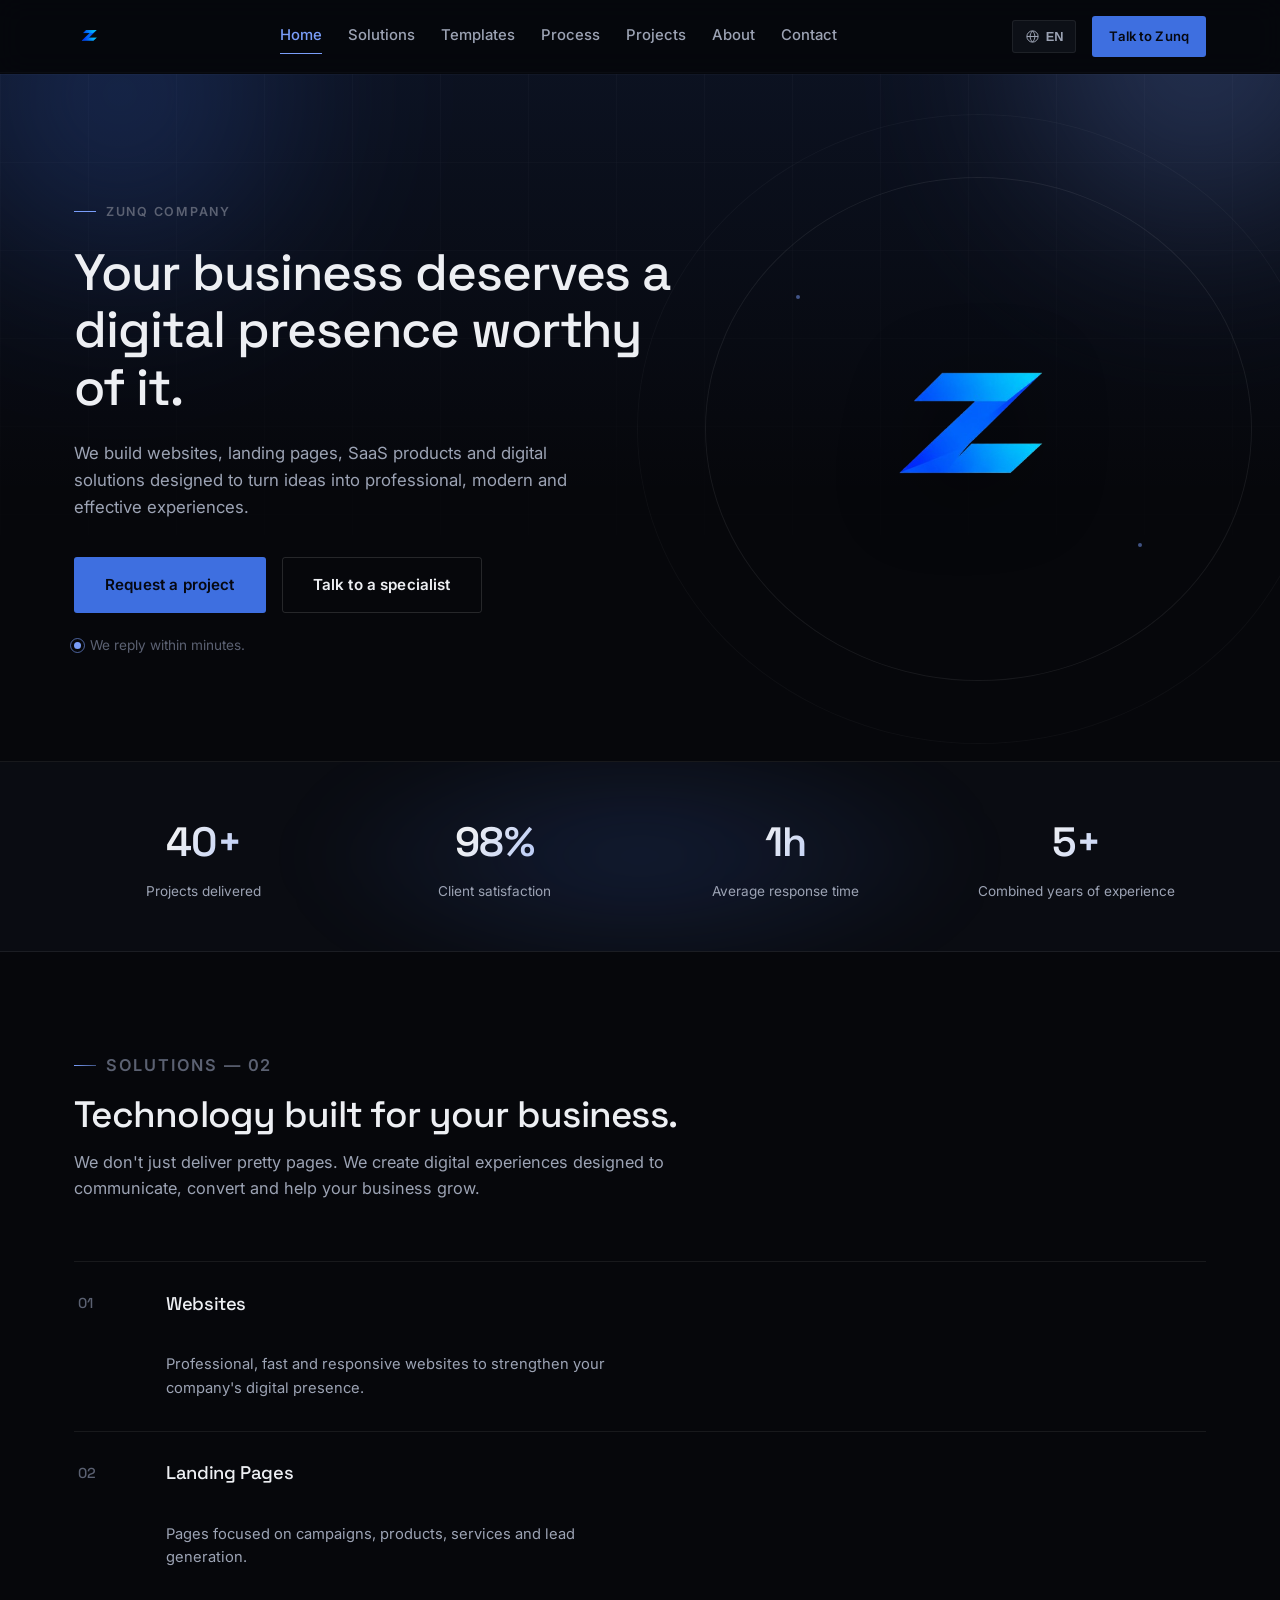
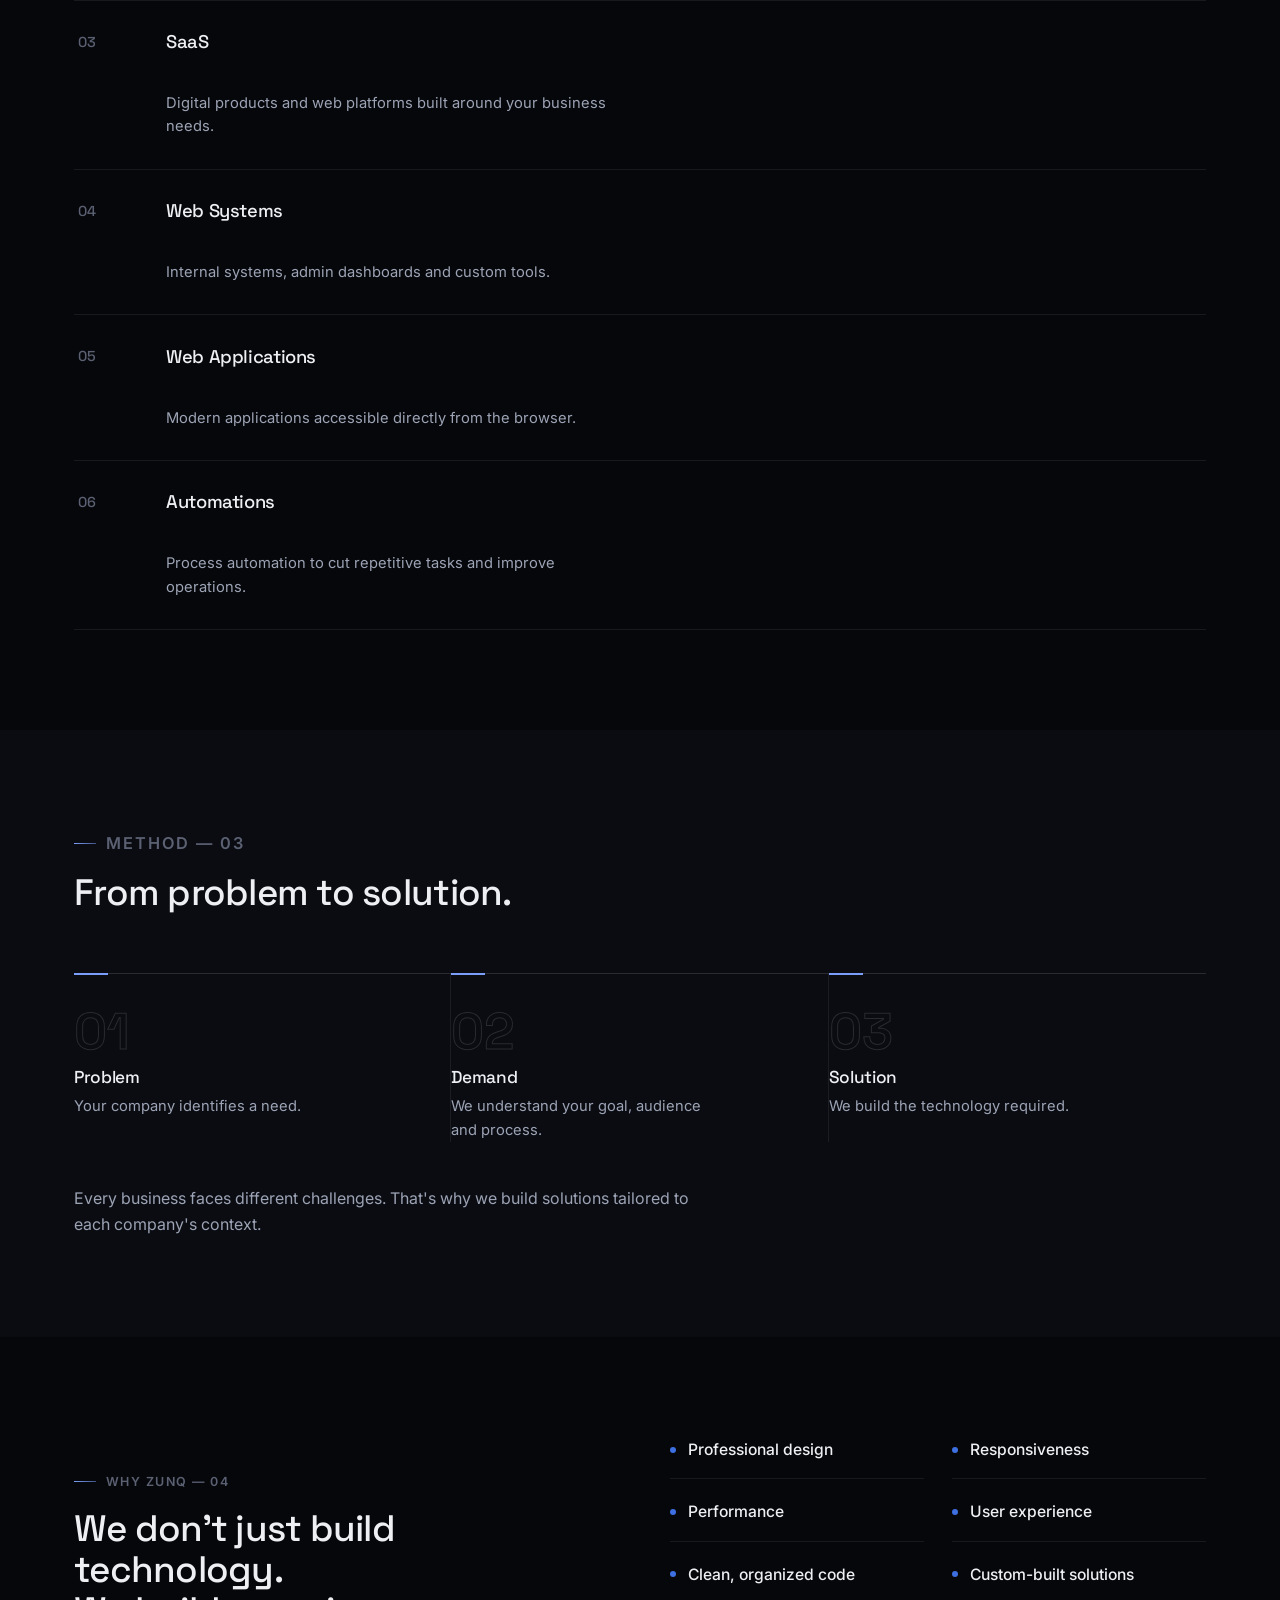
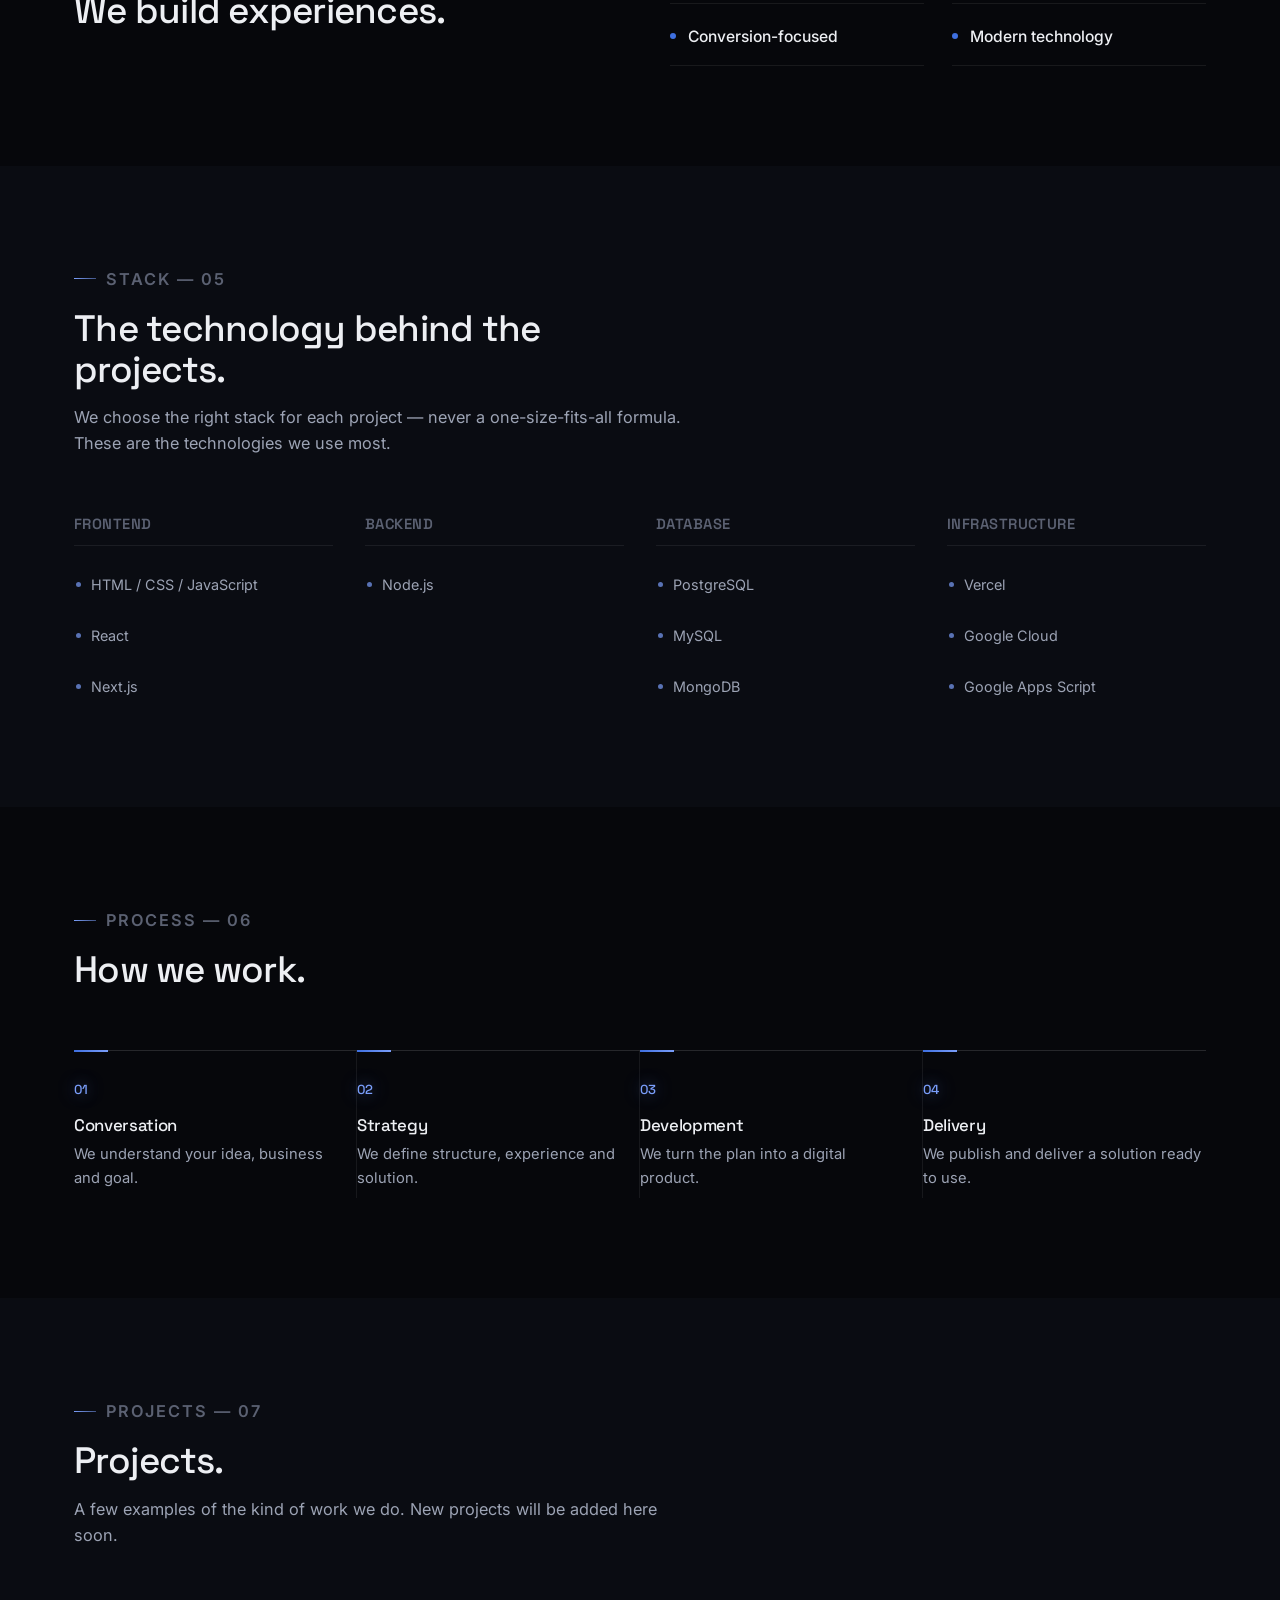
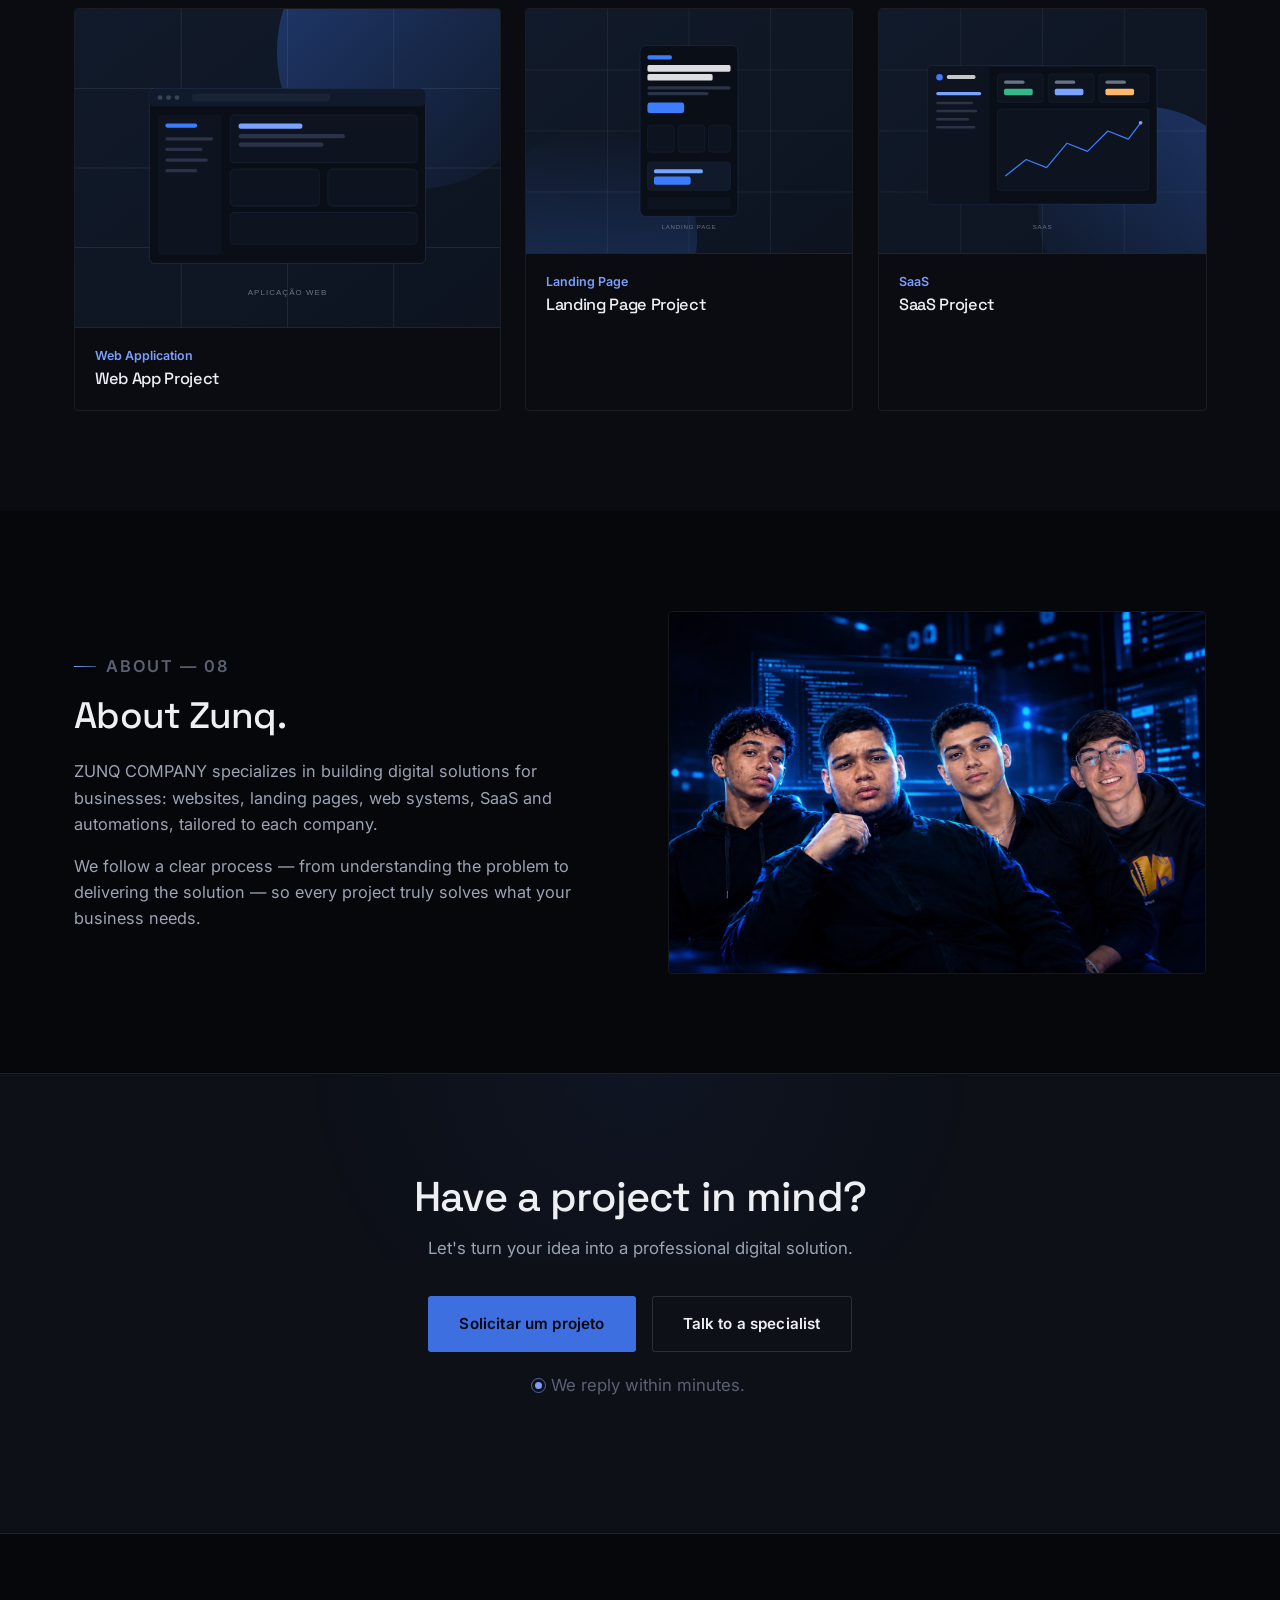
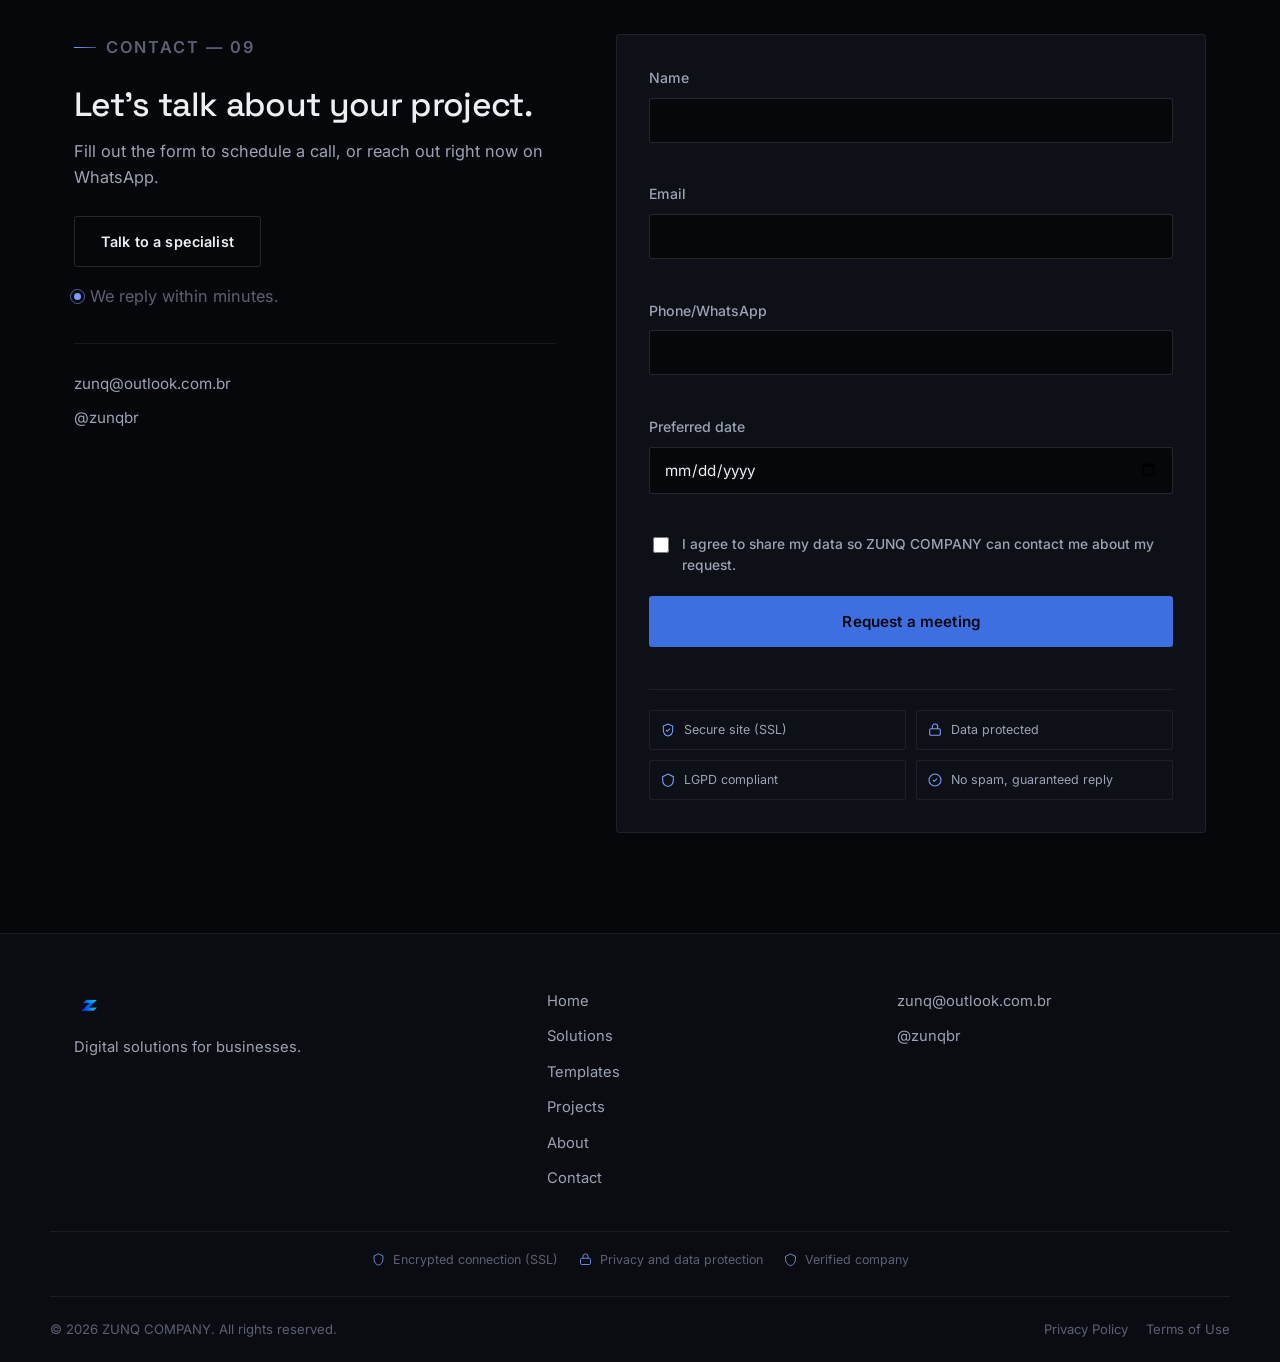
==== index.html @ 6de80d01 "Update title from 'ZUNQ COMPANY' to 'ZUNQ BRASIL'" ====
<!DOCTYPE html>

<html lang="pt-BR">
<head>
<meta charset="utf-8"/>
<meta content="width=device-width, initial-scale=1.0" name="viewport"/>
<title>ZUNQ BRASIL — Sites, SaaS e Soluções Digitais</title>
<meta content="A ZUNQ COMPANY cria sites, landing pages, SaaS, sistemas web e soluções digitais profissionais para empresas." name="description"/>
<meta content="ZUNQ COMPANY — Sites, SaaS e Soluções Digitais" property="og:title"/>
<meta content="Criamos sites, landing pages, SaaS e soluções digitais pensadas para transformar ideias em experiências profissionais, modernas e eficientes." property="og:description"/>
<meta content="website" property="og:type"/>
<link href="/favicon.ico" rel="icon" sizes="any"/>
<link href="/img/icons/favicon-32x32.png" rel="icon" sizes="32x32" type="image/png"/>
<link href="/img/icons/favicon-16x16.png" rel="icon" sizes="16x16" type="image/png"/>
<link href="/img/icons/apple-touch-icon.png" rel="apple-touch-icon" sizes="180x180"/>
<link href="/site.webmanifest" rel="manifest"/>
<meta content="#06080D" name="theme-color"/>
<link href="https://fonts.googleapis.com" rel="preconnect"/>
<link crossorigin="" href="https://fonts.gstatic.com" rel="preconnect"/>
<link href="https://fonts.googleapis.com/css2?family=Space+Grotesk:wght@400;500;600;700&amp;family=Inter:wght@400;500;600&amp;display=swap" rel="stylesheet"/>
<link href="style.css" rel="stylesheet"/>
<!-- Meta Pixel Code -->
<script>
!function(f,b,e,v,n,t,s)
{if(f.fbq)return;n=f.fbq=function(){n.callMethod?
n.callMethod.apply(n,arguments):n.queue.push(arguments)};
if(!f._fbq)f._fbq=n;n.push=n;n.loaded=!0;n.version="2.0";
n.queue=[];t=b.createElement(e);t.async=!0;
t.src=v;s=b.getElementsByTagName(e)[0];
s.parentNode.insertBefore(t,s)}(window, document,"script",
"https://connect.facebook.net/en_US/fbevents.js");
fbq("init", "934546016382273");
fbq("track", "PageView");
</script>
<noscript><img height="1" src="https://www.facebook.com/tr?id=934546016382273&amp;ev=PageView&amp;noscript=1" style="display:none" width="1"/></noscript>
<!-- End Meta Pixel Code -->
</head>
<body>
<div aria-hidden="true" class="scroll-progress" id="scrollProgress"></div>
<a class="skip-link" href="#conteudo">Pular para o conteúdo</a>
<!-- ================= NAVBAR ================= -->
<header class="navbar" id="navbar">
<div class="wrap navbar__inner">
<a aria-label="ZUNQ COMPANY — início" class="navbar__logo" href="#topo">
<img alt="ZUNQ COMPANY" class="logo-mark" height="32" src="img/logo.png"/>
</a>
<nav aria-label="Navegação principal" class="navbar__links" id="navLinks">
<a data-i18n="nav_home" href="#topo">Início</a>
<a data-i18n="nav_solucoes" href="#solucoes">Soluções</a>
<a data-i18n="nav_modelos" href="/modelos">Modelos</a>
<a data-i18n="nav_processo" href="#processo">Processo</a>
<a data-i18n="nav_projetos" href="#projetos">Projetos</a>
<a data-i18n="nav_sobre" href="#sobre">Sobre</a>
<a data-i18n="nav_contato" href="#contato">Contato</a>
</nav>
<div class="navbar__actions">
<div class="lang-switch" id="langSwitch">
<button aria-expanded="false" aria-haspopup="listbox" class="lang-switch__btn" id="langSwitchBtn" type="button">
<svg fill="none" stroke="currentColor" stroke-width="1.6" viewBox="0 0 24 24"><circle cx="12" cy="12" r="9"/><path d="M3 12h18M12 3c2.5 2.6 3.8 5.7 3.8 9s-1.3 6.4-3.8 9c-2.5-2.6-3.8-5.7-3.8-9s1.3-6.4 3.8-9z"/></svg>
<span id="langSwitchLabel">PT</span>
</button>
<ul class="lang-switch__menu" id="langSwitchMenu" role="listbox">
<li data-lang="pt" role="option"><span class="lang-flag">🇧🇷</span> Português</li>
<li data-lang="en" role="option"><span class="lang-flag">🇺🇸</span> English</li>
<li data-lang="es" role="option"><span class="lang-flag">🇪🇸</span> Español</li>
</ul>
</div>
<a class="btn btn--primary btn--sm" data-i18n="cta_navbar" data-zunq-event="cta_click" data-zunq-location="navbar" href="#contato">Falar com a Zunq</a>
<button aria-controls="mobileMenu" aria-expanded="false" aria-label="Abrir menu" class="hamburger" id="hamburgerBtn">
<span></span><span></span><span></span>
</button>
</div>
</div>
<div class="mobile-menu" id="mobileMenu">
<nav aria-label="Navegação mobile">
<a data-i18n="nav_home" href="#topo">Início</a>
<a data-i18n="nav_solucoes" href="#solucoes">Soluções</a>
<a data-i18n="nav_modelos" href="/modelos">Modelos</a>
<a data-i18n="nav_processo" href="#processo">Processo</a>
<a data-i18n="nav_projetos" href="#projetos">Projetos</a>
<a data-i18n="nav_sobre" href="#sobre">Sobre</a>
<a data-i18n="nav_contato" href="#contato">Contato</a>
</nav>
<div class="lang-switch lang-switch--mobile" id="langSwitchMobile" role="listbox">
<button data-lang="pt" role="option" type="button"><span class="lang-flag">🇧🇷</span> PT</button>
<button data-lang="en" role="option" type="button"><span class="lang-flag">🇺🇸</span> EN</button>
<button data-lang="es" role="option" type="button"><span class="lang-flag">🇪🇸</span> ES</button>
</div>
<a class="btn btn--primary" data-i18n="cta_navbar" data-zunq-event="cta_click" data-zunq-location="navbar_mobile" href="#contato">Falar com a Zunq</a>
</div>
</header>
<main id="conteudo">
<!-- ================= HERO ================= -->
<section class="hero" id="topo">
<div aria-hidden="true" class="hero__grid"></div>
<div aria-hidden="true" class="hero__glow"></div>
<div class="wrap hero__inner">
<div class="hero__content reveal">
<p class="hero__kicker" data-i18n="hero_kicker">ZUNQ COMPANY</p>
<h1 class="hero__title" data-i18n="hero_title">Sua empresa merece uma presença digital à altura do seu negócio.</h1>
<p class="hero__text" data-i18n="hero_text">Criamos sites, landing pages, SaaS e soluções digitais pensadas para transformar ideias em experiências profissionais, modernas e eficientes.</p>
<div class="hero__actions">
<a class="btn btn--primary btn--lg" data-i18n="cta_project" data-zunq-event="project_request" data-zunq-location="hero" href="#contato">Solicitar um projeto</a>
<a class="btn btn--ghost btn--lg" data-i18n="cta_whatsapp" data-zunq-event="whatsapp_click" data-zunq-location="hero" href="#" id="whatsBtnHero" rel="noopener" target="_blank">Falar com especialista</a>
</div>
<p class="hero__note">
<span aria-hidden="true" class="dot"></span><span data-i18n="note_response_time">Respondemos em questão de minutos.</span></p>
</div>
<div class="hero__visual reveal">
<div class="logo-showcase">
<img alt="ZUNQ COMPANY" src="img/logo.png"/>
</div>
<div aria-hidden="true" class="orbit-line orbit-line--1"></div>
<div aria-hidden="true" class="orbit-line orbit-line--2"></div>
</div>
</div>
</section>
<!-- ================= STATS ================= -->
<section class="stats-strip">
<div class="wrap stats-strip__inner">
<div class="stat reveal">
<span class="stat__num" data-count="40" data-suffix="+">0</span>
<p class="stat__label" data-i18n="stat_projects">Projetos entregues</p>
</div>
<div class="stat reveal">
<span class="stat__num" data-count="98" data-suffix="%">0</span>
<p class="stat__label" data-i18n="stat_satisfaction">Satisfação dos clientes</p>
</div>
<div class="stat reveal">
<span class="stat__num" data-count="1" data-suffix="h">0</span>
<p class="stat__label" data-i18n="stat_response">Tempo médio de resposta</p>
</div>
<div class="stat reveal">
<span class="stat__num" data-count="5" data-suffix="+">0</span>
<p class="stat__label" data-i18n="stat_experience">Anos de experiência combinada</p>
</div>
</div>
</section>
<!-- ================= O QUE CRIAMOS ================= -->
<section class="section" id="solucoes">
<div class="wrap">
<div class="section__head reveal">
<p class="section__label" data-i18n="solucoes_label">Soluções — 02</p>
<h2 data-i18n="solucoes_title">Tecnologia criada para o seu negócio.</h2>
<p data-i18n="solucoes_text">Não entregamos apenas páginas bonitas. Criamos experiências digitais pensadas para comunicar, converter e fazer sua empresa evoluir.</p>
</div>
<div class="solutions-list">
<article class="solution-row reveal">
<span class="solution-row__num">01</span>
<h3 data-i18n="sol_sites_title">Sites</h3>
<p data-i18n="sol_sites_text">Sites profissionais, rápidos e responsivos para fortalecer a presença digital da empresa.</p>
<svg class="solution-row__icon" fill="none" stroke="currentColor" stroke-width="1.4" viewbox="0 0 24 24"><rect height="14" rx="2" width="18" x="3" y="4"></rect><path d="M3 9h18"></path><circle cx="6.5" cy="6.5" fill="currentColor" r=".6" stroke="none"></circle></svg>
</article>
<article class="solution-row reveal">
<span class="solution-row__num">02</span>
<h3 data-i18n="sol_landing_title">Landing Pages</h3>
<p data-i18n="sol_landing_text">Páginas focadas em campanhas, produtos, serviços e geração de leads.</p>
<svg class="solution-row__icon" fill="none" stroke="currentColor" stroke-width="1.4" viewbox="0 0 24 24"><path d="M4 19V6a1 1 0 011-1h9l6 6v8a1 1 0 01-1 1H5a1 1 0 01-1-1z"></path><path d="M14 5v5h5"></path><path d="M8 13h8M8 16h5"></path></svg>
</article>
<article class="solution-row reveal">
<span class="solution-row__num">03</span>
<h3 data-i18n="sol_saas_title">SaaS</h3>
<p data-i18n="sol_saas_text">Produtos digitais e plataformas web desenvolvidos de acordo com a necessidade do negócio.</p>
<svg class="solution-row__icon" fill="none" stroke="currentColor" stroke-width="1.4" viewbox="0 0 24 24"><path d="M12 3l8 4.5v9L12 21l-8-4.5v-9z"></path><path d="M12 12l8-4.5M12 12v9M12 12L4 7.5"></path></svg>
</article>
<article class="solution-row reveal">
<span class="solution-row__num">04</span>
<h3 data-i18n="sol_sistemas_title">Sistemas Web</h3>
<p data-i18n="sol_sistemas_text">Sistemas internos, painéis administrativos e ferramentas personalizadas.</p>
<svg class="solution-row__icon" fill="none" stroke="currentColor" stroke-width="1.4" viewbox="0 0 24 24"><rect height="7" rx="1" width="7" x="3" y="3"></rect><rect height="7" rx="1" width="7" x="14" y="3"></rect><rect height="7" rx="1" width="7" x="3" y="14"></rect><rect height="7" rx="1" width="7" x="14" y="14"></rect></svg>
</article>
<article class="solution-row reveal">
<span class="solution-row__num">05</span>
<h3 data-i18n="sol_apps_title">Aplicações Web</h3>
<p data-i18n="sol_apps_text">Aplicações modernas acessíveis diretamente pelo navegador.</p>
<svg class="solution-row__icon" fill="none" stroke="currentColor" stroke-width="1.4" viewbox="0 0 24 24"><rect height="13" rx="2" width="18" x="3" y="5"></rect><path d="M8 21h8M12 18v3"></path></svg>
</article>
<article class="solution-row reveal">
<span class="solution-row__num">06</span>
<h3 data-i18n="sol_automacoes_title">Automações</h3>
<p data-i18n="sol_automacoes_text">Automação de processos para reduzir tarefas repetitivas e melhorar a operação.</p>
<svg class="solution-row__icon" fill="none" stroke="currentColor" stroke-width="1.4" viewbox="0 0 24 24"><path d="M12 2v4M12 18v4M4.9 4.9l2.8 2.8M16.3 16.3l2.8 2.8M2 12h4M18 12h4M4.9 19.1l2.8-2.8M16.3 7.7l2.8-2.8"></path><circle cx="12" cy="12" r="3.2"></circle></svg>
</article>
</div>
</div>
</section>
<!-- ================= PROBLEMA > DEMANDA > SOLUÇÃO ================= -->
<section class="section section--alt" id="metodo">
<div class="wrap">
<div class="section__head reveal">
<p class="section__label" data-i18n="metodo_label">Método — 03</p>
<h2 data-i18n="metodo_title">Do problema à solução.</h2>
</div>
<div class="flow">
<div class="flow__step reveal">
<span class="flow__ghost">01</span>
<h3 data-i18n="flow_problema_title">Problema</h3>
<p data-i18n="flow_problema_text">Sua empresa identifica uma necessidade.</p>
</div>
<div class="flow__step reveal">
<span class="flow__ghost">02</span>
<h3 data-i18n="flow_demanda_title">Demanda</h3>
<p data-i18n="flow_demanda_text">Entendemos seu objetivo, público e processo.</p>
</div>
<div class="flow__step reveal">
<span class="flow__ghost">03</span>
<h3 data-i18n="flow_solucao_title">Solução</h3>
<p data-i18n="flow_solucao_text">Criamos a tecnologia necessária.</p>
</div>
</div>
<p class="flow__footer reveal" data-i18n="flow_footer">Cada negócio possui desafios diferentes. Por isso, desenvolvemos soluções alinhadas ao contexto de cada empresa.</p>
</div>
</section>
<!-- ================= POR QUE ZUNQ ================= -->
<section class="section" id="diferenciais">
<div class="wrap why-grid">
<div class="why-grid__intro reveal">
<p class="section__label" data-i18n="dif_label">Diferenciais — 04</p>
<h2 data-i18n-html="dif_title">Não criamos apenas tecnologia.<br/>Criamos experiências.</h2>
</div>
<ul class="why-list reveal">
<li><span aria-hidden="true" class="why-list__bullet"></span><span data-i18n="why_1">Design profissional</span></li>
<li><span aria-hidden="true" class="why-list__bullet"></span><span data-i18n="why_2">Responsividade</span></li>
<li><span aria-hidden="true" class="why-list__bullet"></span><span data-i18n="why_3">Performance</span></li>
<li><span aria-hidden="true" class="why-list__bullet"></span><span data-i18n="why_4">Experiência do usuário</span></li>
<li><span aria-hidden="true" class="why-list__bullet"></span><span data-i18n="why_5">Código organizado</span></li>
<li><span aria-hidden="true" class="why-list__bullet"></span><span data-i18n="why_6">Soluções personalizadas</span></li>
<li><span aria-hidden="true" class="why-list__bullet"></span><span data-i18n="why_7">Foco em conversão</span></li>
<li><span aria-hidden="true" class="why-list__bullet"></span><span data-i18n="why_8">Tecnologia moderna</span></li>
</ul>
</div>
</section>
<!-- ================= STACK TECNOLÓGICA ================= -->
<section class="section section--alt" id="stack">
<div class="wrap">
<div class="section__head reveal">
<p class="section__label" data-i18n="stack_label">Stack — 05</p>
<h2 data-i18n="stack_title">Tecnologia por trás dos projetos.</h2>
<p data-i18n="stack_text">Escolhemos a stack certa para cada projeto — não uma fórmula única. Estas são as tecnologias que mais utilizamos no dia a dia.</p>
</div>
<div class="stack-grid">
<div class="stack-group reveal">
<h3 data-i18n="stack_frontend">Frontend</h3>
<div class="stack-pills">
<span class="stack-pill">HTML / CSS / JavaScript</span>
<span class="stack-pill">React</span>
<span class="stack-pill">Next.js</span>
</div>
</div>
<div class="stack-group reveal">
<h3 data-i18n="stack_backend">Backend</h3>
<div class="stack-pills">
<span class="stack-pill">Node.js</span>
</div>
</div>
<div class="stack-group reveal">
<h3 data-i18n="stack_db">Banco de dados</h3>
<div class="stack-pills">
<span class="stack-pill">PostgreSQL</span>
<span class="stack-pill">MySQL</span>
<span class="stack-pill">MongoDB</span>
</div>
</div>
<div class="stack-group reveal">
<h3 data-i18n="stack_infra">Infraestrutura</h3>
<div class="stack-pills">
<span class="stack-pill">Vercel</span>
<span class="stack-pill">Google Cloud</span>
<span class="stack-pill">Google Apps Script</span>
</div>
</div>
</div>
</div>
</section>
<!-- ================= PROCESSO ================= -->
<section class="section" id="processo">
<div class="wrap">
<div class="section__head reveal">
<p class="section__label" data-i18n="processo_label">Processo — 06</p>
<h2 data-i18n="processo_title">Como trabalhamos.</h2>
</div>
<div class="timeline">
<div class="timeline__item reveal">
<span class="timeline__num">01</span>
<h3 data-i18n="tl_conversa_title">Conversa</h3>
<p data-i18n="tl_conversa_text">Entendemos sua ideia, empresa e objetivo.</p>
</div>
<div class="timeline__item reveal">
<span class="timeline__num">02</span>
<h3 data-i18n="tl_estrategia_title">Estratégia</h3>
<p data-i18n="tl_estrategia_text">Definimos estrutura, experiência e solução.</p>
</div>
<div class="timeline__item reveal">
<span class="timeline__num">03</span>
<h3 data-i18n="tl_dev_title">Desenvolvimento</h3>
<p data-i18n="tl_dev_text">Transformamos o planejamento em produto digital.</p>
</div>
<div class="timeline__item reveal">
<span class="timeline__num">04</span>
<h3 data-i18n="tl_entrega_title">Entrega</h3>
<p data-i18n="tl_entrega_text">Publicamos e entregamos uma solução pronta para utilização.</p>
</div>
</div>
</div>
</section>
<!-- ================= PROJETOS ================= -->
<section class="section section--alt" id="projetos">
<div class="wrap">
<div class="section__head reveal">
<p class="section__label" data-i18n="projetos_label">Projetos — 07</p>
<h2 data-i18n="projetos_title">Projetos.</h2>
<p data-i18n="projetos_text">Alguns exemplos do tipo de trabalho que desenvolvemos. Novos projetos serão adicionados aqui em breve.</p>
</div>
<div class="projects-grid">
<article class="project-card reveal">
<div class="project-card__thumb">
<img alt="Projeto de aplicação web da ZUNQ" height="600" loading="lazy" src="img/projeto-app-web.svg" width="800"/>
<div class="project-card__overlay"><span><span data-i18n="ver_projeto">Ver projeto</span><svg fill="none" stroke="currentColor" stroke-width="2" viewbox="0 0 24 24"><path d="M5 12h14M13 6l6 6-6 6"></path></svg></span></div>
</div>
<p class="project-card__cat" data-i18n="proj_appweb_cat">Aplicação Web</p>
<h3 data-i18n="proj_appweb_title">Projeto App Web</h3>
</article>
<article class="project-card reveal">
<div class="project-card__thumb">
<img alt="Projeto de landing page da ZUNQ" height="600" loading="lazy" src="img/projeto-landing-page.svg" width="800"/>
<div class="project-card__overlay"><span><span data-i18n="ver_projeto">Ver projeto</span><svg fill="none" stroke="currentColor" stroke-width="2" viewbox="0 0 24 24"><path d="M5 12h14M13 6l6 6-6 6"></path></svg></span></div>
</div>
<p class="project-card__cat" data-i18n="proj_landing_cat">Landing Page</p>
<h3 data-i18n="proj_landing_title">Projeto Landing Page</h3>
</article>
<article class="project-card reveal">
<div class="project-card__thumb">
<img alt="Projeto de SaaS da ZUNQ" height="600" loading="lazy" src="img/projeto-saas.svg" width="800"/>
<div class="project-card__overlay"><span><span data-i18n="ver_projeto">Ver projeto</span><svg fill="none" stroke="currentColor" stroke-width="2" viewbox="0 0 24 24"><path d="M5 12h14M13 6l6 6-6 6"></path></svg></span></div>
</div>
<p class="project-card__cat" data-i18n="proj_saas_cat">SaaS</p>
<h3 data-i18n="proj_saas_title">Projeto SaaS</h3>
</article>
</div>
</div>
</section>
<!-- ================= SOBRE ================= -->
<section class="section" id="sobre">
<div class="wrap about">
<div class="about__text reveal">
<p class="section__label" data-i18n="sobre_label">Sobre — 08</p>
<h2 data-i18n="sobre_title">Sobre a ZUNQ.</h2>
<p data-i18n="sobre_p1">A ZUNQ COMPANY é especializada em criação de soluções digitais para empresas: sites, landing pages, sistemas web, SaaS e automações, construídos sob medida para cada negócio.</p>
<p data-i18n="sobre_p2">Trabalhamos com um processo claro — do entendimento do problema até a entrega da solução — para que cada projeto realmente resolva o que a sua empresa precisa.</p>
</div>
<div class="about__media reveal">
<img alt="Equipe ZUNQ COMPANY" height="427" loading="lazy" src="img/equipe-zunq.jpg" width="640"/>
</div>
</div>
</section>
<!-- ================= CTA PRINCIPAL ================= -->
<section class="cta">
<div aria-hidden="true" class="cta__glow"></div>
<div class="wrap cta__inner reveal">
<h2 data-i18n="cta_title">Tem um projeto em mente?</h2>
<p data-i18n="cta_text">Vamos transformar sua ideia em uma solução digital profissional.</p>
<div class="cta__actions">
<a class="btn btn--primary btn--lg" data-zunq-event="project_request" data-zunq-location="cta_final" href="#contato">Solicitar um projeto</a>
<a class="btn btn--ghost btn--lg" data-i18n="cta_whatsapp" data-zunq-event="whatsapp_click" data-zunq-location="cta_final" href="#" id="whatsBtnCta" rel="noopener" target="_blank">Falar com especialista</a>
</div>
<p class="hero__note hero__note--center">
<span aria-hidden="true" class="dot"></span><span data-i18n="note_response_time">Respondemos em questão de minutos.</span></p>
</div>
</section>
<!-- ================= CONTATO / FORMULÁRIO ================= -->
<section class="section" id="contato">
<div class="wrap contact">
<div class="contact__info reveal">
<p class="section__label" data-i18n="contato_label">Contato — 09</p>
<h2 data-i18n="contato_title">Vamos conversar sobre seu projeto.</h2>
<p data-i18n="contato_text">Preencha o formulário para agendar uma conversa, ou fale agora mesmo pelo WhatsApp.</p>
<a class="btn btn--ghost" data-i18n="cta_whatsapp_contact" data-zunq-event="whatsapp_click" data-zunq-location="contato" href="#" id="whatsBtnContato" rel="noopener" target="_blank">Falar com especialista</a>
<p class="hero__note">
<span aria-hidden="true" class="dot"></span><span data-i18n="note_response_time">Respondemos em questão de minutos.</span></p>
<div class="contact__details">
<a href="mailto:zunq@outlook.com.br">zunq@outlook.com.br</a>
<a href="https://instagram.com/zunqbr" rel="noopener" target="_blank">@zunqbr</a>
</div>
</div>
<form class="contact__form reveal" id="contactForm" novalidate="">
<div class="field">
<label data-i18n="label_nome" for="nome">Nome</label>
<input autocomplete="name" id="nome" name="nome" required="" type="text"/>
<span class="field__error" data-error-for="nome"></span>
</div>
<div class="field">
<label data-i18n="label_email" for="email">E-mail</label>
<input autocomplete="email" id="email" name="email" required="" type="email"/>
<span class="field__error" data-error-for="email"></span>
</div>
<div class="field">
<label data-i18n="label_telefone" for="telefone">Telefone/WhatsApp</label>
<input autocomplete="tel" id="telefone" name="telefone" required="" type="tel"/>
<span class="field__error" data-error-for="telefone"></span>
</div>
<div class="field">
<label data-i18n="label_data" for="data">Data preferida</label>
<input id="data" name="data" required="" type="date"/>
<span class="field__error" data-error-for="data"></span>
</div>
<div class="field field--checkbox">
<input id="consentimento" name="consentimento" required="" type="checkbox"/>
<label data-i18n="label_consent" for="consentimento">Concordo em fornecer meus dados para que a ZUNQ COMPANY possa entrar em contato sobre minha solicitação.</label>
<span class="field__error" data-error-for="consentimento"></span>
</div>
<button class="btn btn--primary btn--lg btn--block" id="submitBtn" type="submit">
<span class="btn__label" data-i18n="btn_submit">Solicitar reunião</span>
<span aria-hidden="true" class="btn__spinner"></span>
</button>
<div aria-live="polite" class="form-feedback" id="formFeedback" role="status"></div>
<div class="trust-badges">
<div class="trust-badge">
<svg fill="none" stroke="currentColor" stroke-width="1.6" viewbox="0 0 24 24"><path d="M12 3l7 3v6c0 4.5-3 8.2-7 9-4-.8-7-4.5-7-9V6z"></path><path d="M9 12l2 2 4-4"></path></svg>
<span data-i18n="trust_ssl">Site seguro (SSL)</span>
</div>
<div class="trust-badge">
<svg fill="none" stroke="currentColor" stroke-width="1.6" viewbox="0 0 24 24"><rect height="10" rx="2" width="16" x="4" y="10"></rect><path d="M8 10V7a4 4 0 018 0v3"></path></svg>
<span data-i18n="trust_data">Dados protegidos</span>
</div>
<div class="trust-badge">
<svg fill="none" stroke="currentColor" stroke-width="1.6" viewbox="0 0 24 24"><path d="M12 3l8 4v5c0 4.6-3.3 8.6-8 9.9-4.7-1.3-8-5.3-8-9.9V7z"></path></svg>
<span data-i18n="trust_lgpd">Conforme a LGPD</span>
</div>
<div class="trust-badge">
<svg fill="none" stroke="currentColor" stroke-width="1.6" viewbox="0 0 24 24"><circle cx="12" cy="12" r="9"></circle><path d="M9 12l2 2 4-4"></path></svg>
<span data-i18n="trust_nospam">Sem spam, resposta garantida</span>
</div>
</div>
</form>
</div>
</section>
</main>
<!-- ================= FOOTER ================= -->
<footer class="footer">
<div class="wrap footer__inner">
<div class="footer__brand">
<a class="navbar__logo" href="#topo">
<img alt="ZUNQ COMPANY" class="logo-mark" height="28" src="img/logo.png"/>
</a>
<p data-i18n="footer_tagline">Soluções digitais para empresas.</p>
</div>
<nav aria-label="Links do rodapé" class="footer__links">
<a data-i18n="nav_home" href="#topo">Início</a>
<a data-i18n="nav_solucoes" href="#solucoes">Soluções</a>
<a data-i18n="nav_modelos" href="/modelos">Modelos</a>
<a data-i18n="nav_projetos" href="#projetos">Projetos</a>
<a data-i18n="nav_sobre" href="#sobre">Sobre</a>
<a data-i18n="nav_contato" href="#contato">Contato</a>
</nav>
<div class="footer__contact">
<a href="mailto:zunq@outlook.com.br">zunq@outlook.com.br</a>
<a href="https://instagram.com/zunqbr" rel="noopener" target="_blank">@zunqbr</a>
</div>
</div>
<div class="wrap footer__trust">
<span class="footer__trust-item">
<svg fill="none" stroke="currentColor" stroke-width="1.6" viewbox="0 0 24 24"><path d="M12 3l7 3v6c0 4.5-3 8.2-7 9-4-.8-7-4.5-7-9V6z"></path></svg><span data-i18n="footer_trust_ssl">Conexão criptografada (SSL)</span></span>
<span class="footer__trust-item">
<svg fill="none" stroke="currentColor" stroke-width="1.6" viewbox="0 0 24 24"><rect height="10" rx="2" width="16" x="4" y="10"></rect><path d="M8 10V7a4 4 0 018 0v3"></path></svg><span data-i18n="footer_trust_data">Privacidade e dados protegidos</span></span>
<span class="footer__trust-item">
<svg fill="none" stroke="currentColor" stroke-width="1.6" viewbox="0 0 24 24"><path d="M12 3l8 4v5c0 4.6-3.3 8.6-8 9.9-4.7-1.3-8-5.3-8-9.9V7z"></path></svg><span data-i18n="footer_trust_verified">Empresa verificada</span></span>
</div>
<div class="wrap footer__bottom">
<p data-i18n="footer_copyright">© 2026 ZUNQ COMPANY. Todos os direitos reservados.</p>
<nav aria-label="Links legais" class="footer__legal">
<a data-i18n="footer_privacy" href="/privacidade">Política de Privacidade</a>
<a data-i18n="footer_terms" href="/termos">Termos de Uso</a>
</nav>
</div>
</footer>
<script src="/analytics/tracker/tracker.js"></script>
<script src="i18n.js"></script>
<script src="script.js"></script>
</body>
</html>
---- style.css ----
/* =========================================================
   ZUNQ COMPANY — style.css
   Design tokens: preto/azul-marinho profundo + azul tecnológico
   Tipografia: Space Grotesk (display) + Inter (corpo)
========================================================= */

:root{
  --bg: #06070B;
  --bg-alt: #0A0C12;
  --surface: #0D1017;
  --surface-2: #10131B;
  --border: rgba(255,255,255,0.07);
  --border-strong: rgba(255,255,255,0.13);

  --text: #EDEFF3;
  --text-dim: #9CA3B4;
  --text-faint: #5B6172;

  --blue: #3E6FE0;
  --blue-soft: #7A9EFA;
  --blue-dim: rgba(62,111,224,0.14);

  --radius-sm: 3px;
  --radius-md: 4px;

  --ease: cubic-bezier(.22,.61,.36,1);
  --container: 1180px;
}

*,*::before,*::after{ box-sizing: border-box; }
html{ scroll-behavior: smooth; }

body{
  margin:0;
  background: var(--bg);
  color: var(--text);
  font-family: 'Inter', -apple-system, BlinkMacSystemFont, sans-serif;
  font-size: 16px;
  line-height: 1.6;
  -webkit-font-smoothing: antialiased;
  overflow-x: hidden;
}

h1,h2,h3{
  font-family: 'Space Grotesk', 'Inter', sans-serif;
  color: var(--text);
  line-height: 1.12;
  margin: 0;
  font-weight: 500;
  letter-spacing: -0.02em;
}

p{ margin:0; color: var(--text-dim); }

a{ color: inherit; text-decoration: none; }

img{ max-width:100%; display:block; }

.wrap{
  max-width: var(--container);
  margin: 0 auto;
  padding: 0 24px;
}

.skip-link{
  position:absolute; left:-999px; top:0;
  background: var(--blue); color:#fff; padding: 10px 16px;
  z-index: 999; border-radius: 0 0 8px 0;
}
.skip-link:focus{ left:0; }

:focus-visible{
  outline: 2px solid var(--blue-soft);
  outline-offset: 3px;
}

/* ---------- Buttons ---------- */
.btn{
  display:inline-flex;
  align-items:center;
  justify-content:center;
  gap:8px;
  padding: 13px 26px;
  border-radius: var(--radius-sm);
  font-family:'Inter', sans-serif;
  font-weight: 600;
  font-size: 0.9rem;
  letter-spacing: 0.01em;
  border: 1px solid transparent;
  cursor:pointer;
  position:relative;
  overflow:hidden;
  transition: color .25s var(--ease), border-color .25s var(--ease), transform .15s var(--ease);
  white-space: nowrap;
}
.btn:active{ transform: scale(0.97); }
.btn--primary{
  background: var(--blue);
  color: #060810;
}
.btn--primary::before{
  content:'';
  position:absolute; inset:0;
  background: #05070C;
  transform: scaleX(0);
  transform-origin: left;
  transition: transform .3s var(--ease);
  z-index:-1;
}
.btn--primary:hover::before{ transform: scaleX(1); }
.btn--primary::after{
  content:'';
  position:absolute; top:0; left:-60%;
  width: 40%; height:100%;
  background: linear-gradient(120deg, transparent, rgba(255,255,255,0.35), transparent);
  transform: skewX(-20deg);
  transition: left .6s var(--ease);
  pointer-events:none;
}
.btn--primary:hover::after{ left: 130%; }
.btn--primary:hover{ color: var(--blue-soft); }

.btn--ghost{
  background: transparent;
  color: var(--text);
  border-color: var(--border-strong);
}
.btn--ghost:hover{ border-color: var(--blue-soft); color: var(--blue-soft); }

.btn--sm{ padding: 9px 16px; font-size: 0.82rem; }
.btn--lg{ padding: 15px 30px; font-size: 0.95rem; }
.btn--block{ width:100%; }

.btn__spinner{ display:none; }
.btn.is-loading .btn__label{ opacity:0; }
.btn.is-loading .btn__spinner{
  display:block;
  position:absolute;
  width:18px; height:18px;
  border-radius:50%;
  border:2px solid rgba(4,7,14,0.35);
  border-top-color:#04070E;
  animation: spin .7s linear infinite;
  z-index:2;
}
.btn.is-loading{ position:relative; color:transparent; }
@keyframes spin{ to{ transform: rotate(360deg); } }

/* ---------- Navbar ---------- */
.navbar{
  position: sticky; top:0; z-index:100;
  background: rgba(6,8,13,0.7);
  backdrop-filter: blur(14px);
  -webkit-backdrop-filter: blur(14px);
  border-bottom: 1px solid transparent;
  transition: border-color .3s var(--ease), background .3s var(--ease);
}
.navbar.is-scrolled{
  border-bottom-color: var(--border);
  background: rgba(6,8,13,0.92);
}
.navbar__inner{
  display:flex; align-items:center; justify-content:space-between;
  height: 72px;
}
.navbar__logo{ display:flex; align-items:center; }
.logo-mark{ display:block; height:32px; width:auto; }

.navbar__links{ display:flex; gap:26px; }
.navbar__links a{
  color: var(--text-dim);
  font-size: 0.93rem;
  font-weight:500;
  position:relative;
  padding: 4px 0;
  transition: color .2s var(--ease);
}
.navbar__links a::after{
  content:'';
  position:absolute; left:0; bottom:-2px;
  width:0; height:1px; background: var(--blue-soft);
  transition: width .25s var(--ease);
}
.navbar__links a:hover{ color: var(--text); }
.navbar__links a:hover::after{ width:100%; }
.navbar__links a.is-active{ color: var(--blue-soft); }
.navbar__links a.is-active::after{ width:100%; }

.navbar__actions{ display:flex; align-items:center; gap:16px; }

.hamburger{
  display:none;
  flex-direction:column; justify-content:center; gap:5px;
  width:36px; height:36px;
  background:none; border:none; cursor:pointer;
  padding:0;
}
.hamburger span{
  display:block; width:100%; height:2px;
  background: var(--text); border-radius:2px;
  transition: transform .3s var(--ease), opacity .3s var(--ease);
}
.hamburger.is-open span:nth-child(1){ transform: translateY(7px) rotate(45deg); }
.hamburger.is-open span:nth-child(2){ opacity:0; }
.hamburger.is-open span:nth-child(3){ transform: translateY(-7px) rotate(-45deg); }

.mobile-menu{
  max-height:0;
  overflow:hidden;
  background: var(--bg-alt);
  border-bottom: 1px solid transparent;
  transition: max-height .35s var(--ease), border-color .35s var(--ease);
}
.mobile-menu.is-open{
  max-height: 420px;
  border-bottom-color: var(--border);
}
.mobile-menu nav{
  display:flex; flex-direction:column;
  padding: 8px 24px;
}
.mobile-menu nav a{
  padding: 14px 0;
  border-bottom: 1px solid var(--border);
  color: var(--text-dim);
  font-weight:500;
}
.mobile-menu .btn{ margin: 16px 24px 24px; }

/* ---------- Hero ---------- */
.hero{
  position:relative;
  padding: 128px 0 104px;
  overflow:hidden;
  border-bottom: 1px solid var(--border);
}
.hero__grid{
  position:absolute; inset:0;
  background-image:
    linear-gradient(var(--border) 1px, transparent 1px),
    linear-gradient(90deg, var(--border) 1px, transparent 1px);
  background-size: 88px 88px;
  mask-image: linear-gradient(to bottom, black, transparent 78%);
  opacity: 0.35;
}
.hero__glow{
  position:absolute;
  top: 0; left: 0; right:0;
  height: 420px;
  background: linear-gradient(180deg, rgba(62,111,224,0.10), transparent);
  pointer-events:none;
}
.hero__glow::before,
.hero__glow::after{
  content:'';
  position:absolute;
  width: 480px; height: 480px;
  border-radius:50%;
  filter: blur(90px);
  opacity:0.35;
  animation: glow-drift 16s ease-in-out infinite;
}
.hero__glow::before{
  top:-220px; left:-120px;
  background: radial-gradient(circle, var(--blue) 0%, transparent 70%);
}
.hero__glow::after{
  top:-260px; right:-160px;
  background: radial-gradient(circle, var(--blue-soft) 0%, transparent 70%);
  animation-delay: -8s;
  animation-direction: reverse;
}
@keyframes glow-drift{
  0%,100%{ transform: translate(0,0) scale(1); }
  50%{ transform: translate(40px,60px) scale(1.15); }
}

/* ---------- Stats strip ---------- */
.stats-strip{
  position:relative;
  border-bottom: 1px solid var(--border);
  background: var(--bg-alt);
  overflow:hidden;
}
.stats-strip::before{
  content:'';
  position:absolute;
  top:50%; left:50%;
  width: 700px; height: 260px;
  transform: translate(-50%,-50%);
  background: radial-gradient(ellipse, rgba(62,111,224,0.16), transparent 70%);
  filter: blur(30px);
  animation: stats-glow 7s ease-in-out infinite;
  pointer-events:none;
}
@keyframes stats-glow{
  0%,100%{ opacity:0.5; transform: translate(-50%,-50%) scale(1); }
  50%{ opacity:0.9; transform: translate(-50%,-50%) scale(1.15); }
}
.stat{ position:relative; }
.stats-strip__inner{
  display:grid;
  grid-template-columns: repeat(4, 1fr);
  gap: 32px;
  padding: 48px 24px;
}
.stat{ text-align:center; }
.stat__num{
  display:block;
  font-family:'Space Grotesk', sans-serif;
  font-size: clamp(1.9rem, 3.2vw, 2.6rem);
  font-weight:600;
  color: var(--text);
  letter-spacing: -0.02em;
  background: linear-gradient(120deg, var(--text) 40%, var(--blue-soft));
  -webkit-background-clip: text;
  background-clip: text;
  -webkit-text-fill-color: transparent;
}
.stat__label{
  margin-top:6px;
  font-size:0.85rem;
  color: var(--text-dim);
}
@media (max-width: 720px){
  .stats-strip__inner{ grid-template-columns: repeat(2, 1fr); }
}
.hero__inner{
  position:relative;
  display:grid;
  grid-template-columns: 1.15fr 0.85fr;
  gap: 60px;
  align-items:center;
}
.hero__kicker{
  color: var(--text-faint);
  font-weight:600;
  font-size: 0.78rem;
  letter-spacing: 0.14em;
  margin-bottom: 22px;
  display:flex; align-items:center; gap:10px;
}
.hero__kicker::before{
  content:'';
  width: 22px; height:1px;
  background: var(--blue-soft);
}
.hero__title{
  font-size: clamp(2.1rem, 4vw, 3.25rem);
  margin-bottom: 24px;
}
.hero__text{
  font-size: 1.05rem;
  max-width: 500px;
  margin-bottom: 36px;
}
.hero__actions{ display:flex; gap:16px; flex-wrap:wrap; margin-bottom:22px; }
.hero__note{
  display:flex; align-items:center; gap:9px;
  color: var(--text-faint);
  font-size: 0.85rem;
}
.hero__note--center{ justify-content:center; margin-top:20px; }
.dot{
  position:relative;
  width:7px; height:7px;
  border-radius:50%;
  background: var(--blue-soft);
  flex-shrink:0;
}
.dot::after{
  content:'';
  position:absolute; inset:-4px;
  border-radius:50%;
  border: 1px solid var(--blue-soft);
  opacity:0.6;
  animation: dot-ping 1.8s ease-out infinite;
}
@keyframes dot-ping{
  0%{ transform: scale(0.6); opacity:0.7; }
  100%{ transform: scale(1.9); opacity:0; }
}

.hero__visual{ position:relative; }
.hero__visual::before,
.hero__visual::after{
  content:'';
  position:absolute;
  width:4px; height:4px;
  border-radius:50%;
  background: var(--blue-soft);
  opacity:0.5;
  animation: particle-pulse 4.5s ease-in-out infinite;
}
.hero__visual::before{ top:18%; left:10%; animation-delay:0s; }
.hero__visual::after{ bottom:22%; right:14%; animation-delay:2.1s; }
@keyframes particle-pulse{
  0%, 100%{ opacity:0.15; transform: scale(0.8); }
  50%{ opacity:0.6; transform: scale(1.3); }
}

.logo-showcase{
  position:relative;
  display:flex;
  align-items:center;
  justify-content:center;
  padding: 60px;
}
.logo-showcase img{
  max-width: 100%;
  width: 300px;
  height:auto;
  filter: drop-shadow(0 16px 40px rgba(0,0,0,0.45));
}

.orbit-line{
  position:absolute; border: 1px solid var(--border);
  border-radius:50%;
  pointer-events:none;
}
.orbit-line--1{ width:120%; height:120%; top:-10%; left:-10%; }
.orbit-line--2{ width:150%; height:150%; top:-25%; left:-25%; opacity:0.5; }

/* ---------- Sections ---------- */
.section{ padding: 100px 0; }
.section--alt{ background: var(--bg-alt); }

.section__label{
  display:flex; align-items:center; gap:10px;
  color: var(--text-faint);
  font-size: 0.78rem;
  font-weight:600;
  letter-spacing: 0.12em;
  text-transform: uppercase;
  margin-bottom: 16px;
}
.section__label::before{
  content:'';
  width: 22px; height:1px;
  background: linear-gradient(90deg, var(--blue-soft), transparent);
  background-size: 200% 100%;
  animation: label-shimmer 3.2s ease-in-out infinite;
}
@keyframes label-shimmer{
  0%,100%{ background-position: 0% 0; }
  50%{ background-position: 100% 0; }
}

.section__head{
  max-width: 620px;
  margin-bottom: 60px;
}
.section__head h2{
  font-size: clamp(1.7rem, 3vw, 2.3rem);
  margin-bottom: 14px;
}
.section__head p{ font-size: 1.02rem; }

/* ---------- Solutions ---------- */
.solutions-list{
  border-top: 1px solid var(--border);
}
.solution-row{
  position:relative;
  display:grid;
  grid-template-columns: 56px 1fr auto;
  align-items:center;
  gap: 32px;
  padding: 30px 4px;
  border-bottom: 1px solid var(--border);
  transition: padding-left .3s var(--ease), background .3s var(--ease);
}
.solution-row::before{
  content:'';
  position:absolute; left:-1px; top:0; bottom:0;
  width:2px; background: var(--blue-soft);
  transform: scaleY(0);
  transform-origin: top;
  transition: transform .35s var(--ease);
}
.solution-row:hover{ padding-left: 20px; background: rgba(122,158,255,0.03); }
.solution-row:hover::before{ transform: scaleY(1); }
.solution-row__num{
  font-family:'Space Grotesk', sans-serif;
  color: var(--text-faint);
  font-weight:500;
  font-size: 0.9rem;
}
.solution-row h3{
  font-size: 1.15rem;
  font-weight:500;
  transition: color .25s var(--ease);
}
.solution-row:hover h3{ color: var(--blue-soft); }
.solution-row p{
  grid-column: 2;
  font-size: 0.92rem;
  max-width: 460px;
  margin-top: 6px;
}
.solution-row__icon{
  grid-column: 3;
  grid-row: 1 / span 2;
  width: 22px; height:22px;
  color: var(--text-faint);
  opacity:0;
  transform: translateX(-6px);
  transition: opacity .3s var(--ease), transform .3s var(--ease), color .3s var(--ease);
}
.solution-row:hover .solution-row__icon{
  opacity:1; transform:none; color: var(--blue-soft);
  filter: drop-shadow(0 0 8px rgba(122,158,255,0.65));
  animation: icon-pulse 1.6s ease-in-out infinite;
}
@keyframes icon-pulse{
  0%,100%{ filter: drop-shadow(0 0 4px rgba(122,158,255,0.4)); }
  50%{ filter: drop-shadow(0 0 12px rgba(122,158,255,0.85)); }
}


/* ---------- Flow ---------- */
.flow{
  display:grid;
  grid-template-columns: repeat(3, 1fr);
  gap: 0;
  border-top: 1px solid var(--border-strong);
  margin-bottom: 44px;
}
.flow__step{
  position:relative;
  padding: 32px 32px 0 0;
  border-right: 1px solid var(--border);
}
.flow__step:last-child{ border-right:none; padding-right:0; }
.flow__step::before{
  content:'';
  position:absolute; top:-1px; left:0;
  width: 34px; height:2px;
  background: var(--blue-soft);
}
.flow__ghost{
  display:block;
  font-family:'Space Grotesk', sans-serif;
  font-weight:600;
  font-size: 3.2rem;
  line-height:1;
  color: transparent;
  -webkit-text-stroke: 1px var(--border-strong);
  margin-bottom: 10px;
}
.flow__step h3{ font-size: 1.08rem; font-weight:500; margin-bottom:8px; }
.flow__step p{ font-size: 0.92rem; max-width: 260px; }
.flow__footer{
  max-width: 640px;
  font-size: 1rem;
}

/* ---------- Why grid ---------- */
.why-grid{
  display:grid;
  grid-template-columns: 1fr 1fr;
  gap: 60px;
  align-items:center;
}
.why-grid__intro h2{ font-size: clamp(1.7rem, 3vw, 2.3rem); }
.why-list{
  list-style:none;
  margin:0; padding:0;
  display:grid;
  grid-template-columns: 1fr 1fr;
  gap: 20px 28px;
}
.why-list li{
  display:flex; align-items:center; gap:12px;
  color: var(--text);
  font-weight:500;
  font-size: 0.98rem;
  padding-bottom: 16px;
  border-bottom: 1px solid var(--border);
}
.why-list__bullet{
  width:6px; height:6px; border-radius:50%;
  background: var(--blue);
  flex-shrink:0;
}

/* ---------- Stack tecnológica ---------- */
.stack-grid{
  display:grid;
  grid-template-columns: repeat(4, 1fr);
  gap: 32px;
}
.stack-group h3{
  font-family:'Space Grotesk', sans-serif;
  font-size: 0.92rem;
  font-weight:600;
  color: var(--text-faint);
  letter-spacing: 0.03em;
  text-transform: uppercase;
  margin-bottom: 18px;
  padding-bottom: 12px;
  border-bottom: 1px solid var(--border);
}
.stack-pills{
  display:flex;
  flex-direction:column;
  gap: 10px;
}
.stack-pill{
  display:inline-flex;
  align-items:center;
  gap: 10px;
  font-size: 0.9rem;
  color: var(--text-dim);
  padding: 9px 2px;
  transition: color .2s var(--ease), transform .2s var(--ease);
}
.stack-pill::before{
  content:'';
  width:5px; height:5px;
  border-radius:50%;
  background: var(--blue-soft);
  flex-shrink:0;
  opacity:0.7;
}
.stack-pill:hover{ color: var(--text); transform: translateX(3px); }

@media (max-width: 1024px){
  .stack-grid{ grid-template-columns: repeat(2, 1fr); gap: 32px 24px; }
}
@media (max-width: 640px){
  .stack-grid{ grid-template-columns: 1fr; gap: 28px; }
}

/* ---------- Timeline ---------- */
.timeline{
  display:grid;
  grid-template-columns: repeat(4, 1fr);
  gap: 0;
  border-top: 1px solid var(--border-strong);
  position:relative;
}
.timeline__item{
  position:relative;
  padding: 28px 24px 8px 0;
  border-right: 1px solid var(--border);
}
.timeline__item:last-child{ border-right:none; padding-right:0; }
.timeline__item::before{
  content:'';
  position:absolute;
  top:-1px; left:0;
  width: 34px; height:2px;
  background: var(--blue-soft);
  transform: scaleX(0);
  transform-origin: left;
  transition: transform .5s var(--ease) .1s;
}
.timeline__item.is-visible::before{ transform: scaleX(1); }
.timeline__num{
  display:block;
  font-family:'Space Grotesk', sans-serif;
  color: var(--text-faint);
  font-weight:500;
  font-size: 0.82rem;
  margin-bottom: 16px;
  transition: color .3s var(--ease) .15s;
}
.timeline__item.is-visible .timeline__num{
  color: var(--blue-soft);
  text-shadow: 0 0 16px rgba(122,158,255,0.5);
}
.timeline__item::before{
  background: linear-gradient(90deg, var(--blue), var(--blue-soft));
}
.timeline__item h3{ font-size: 1.05rem; font-weight:500; margin-bottom:8px; }
.timeline__item p{ font-size: 0.92rem; }

/* ---------- Projects ---------- */
.projects-grid{
  display:grid;
  grid-template-columns: 1.3fr 1fr 1fr;
  gap: 24px;
}
.project-card{
  position:relative;
  border: 1px solid var(--border);
  border-radius: var(--radius-md);
  overflow:hidden;
  transition: border-color .25s var(--ease), transform .25s var(--ease), box-shadow .25s var(--ease);
}
.project-card:hover{
  border-color: var(--blue-soft);
  transform: translateY(-5px);
  box-shadow: 0 24px 50px -20px rgba(62,124,255,0.25);
}
.project-card__thumb{
  position:relative;
  aspect-ratio: 4/3;
  background: var(--surface-2);
  border-bottom: 1px solid var(--border);
  overflow: hidden;
}
.project-card__thumb img{
  width:100%; height:100%;
  object-fit: cover;
  display:block;
  transition: transform .5s var(--ease), filter .4s var(--ease);
}
.project-card:hover .project-card__thumb img{ transform: scale(1.08); filter: brightness(0.55); }
.project-card__overlay{
  position:absolute; inset:0;
  display:flex; align-items:flex-end;
  padding: 18px;
  background: linear-gradient(180deg, transparent 40%, rgba(6,8,13,0.9));
  opacity:0; transform: translateY(6px);
  transition: opacity .35s var(--ease), transform .35s var(--ease);
}
.project-card:hover .project-card__overlay{ opacity:1; transform:none; }
.project-card__overlay span{
  display:inline-flex; align-items:center; gap:6px;
  font-size: 0.82rem; font-weight:600; color: var(--blue-soft);
}
.project-card__overlay svg{ width:14px; height:14px; transition: transform .3s var(--ease); }
.project-card:hover .project-card__overlay svg{ transform: translateX(3px); }
.project-card__cat{
  font-size: 0.78rem;
  color: var(--blue-soft);
  font-weight:600;
  padding: 18px 20px 4px;
}
.project-card h3{
  font-size: 1.02rem;
  padding: 0 20px 22px;
}

/* ---------- About ---------- */
.about{
  display:grid;
  grid-template-columns: 1fr 1fr;
  gap: 56px;
  align-items:center;
}
.about__text h2{
  font-size: clamp(1.7rem, 3vw, 2.3rem);
  margin-bottom: 22px;
}
.about__text p{ font-size: 1.02rem; margin-bottom: 16px; }
.about__text p:last-child{ margin-bottom:0; }
.about__media{
  border: 1px solid var(--border);
  border-radius: var(--radius-md);
  overflow:hidden;
}
.about__media img{
  width:100%; height:100%;
  object-fit: cover;
  display:block;
  filter: saturate(0.95);
}

/* ---------- CTA ---------- */
.cta{
  position:relative;
  padding: 100px 0;
  background: var(--surface);
  border-top: 1px solid var(--border);
  border-bottom: 1px solid var(--border);
  overflow:hidden;
}
.cta__glow{
  position:absolute; top:-1px; left:0; right:0;
  height:1px;
  background: linear-gradient(90deg, transparent, var(--blue-soft), transparent);
  opacity:0.5;
}
.cta__glow::after{
  content:'';
  position:absolute; left:50%; top:0;
  width:900px; height:420px;
  transform: translate(-50%,-55%);
  background: radial-gradient(circle, rgba(62,124,255,0.10), transparent 70%);
  pointer-events:none;
}
.cta__inner{ position:relative; text-align:center; }
.cta__inner h2{ font-size: clamp(1.9rem, 3.4vw, 2.6rem); margin-bottom:14px; }
.cta__inner p{ font-size: 1.05rem; margin-bottom: 34px; }
.cta__actions{ display:flex; gap:16px; justify-content:center; flex-wrap:wrap; }

/* ---------- Contact ---------- */
.contact{
  display:grid;
  grid-template-columns: 0.9fr 1.1fr;
  gap: 60px;
}
.contact__info h2{ font-size: clamp(1.6rem, 3vw, 2.1rem); margin-bottom:14px; }
.contact__info > p{ margin-bottom: 26px; font-size: 1.02rem; }
.contact__info .btn{ margin-bottom: 16px; }
.contact__details{
  display:flex; flex-direction:column; gap:10px;
  margin-top: 34px;
  padding-top: 28px;
  border-top: 1px solid var(--border);
}
.contact__details a{
  color: var(--text-dim);
  font-size: 0.95rem;
  transition: color .2s var(--ease);
}
.contact__details a:hover{ color: var(--blue-soft); }

.contact__form{
  background: var(--surface);
  border: 1px solid var(--border);
  border-radius: var(--radius-md);
  padding: 32px;
  display:grid;
  gap: 20px;
}
.field{ display:flex; flex-direction:column; gap:8px; }
.field label{ font-size: 0.88rem; font-weight:500; color: var(--text-dim); }
.field input{
  background: var(--bg);
  border: 1px solid var(--border-strong);
  border-radius: var(--radius-sm);
  padding: 12px 14px;
  color: var(--text);
  font-family:'Inter', sans-serif;
  font-size: 0.95rem;
  transition: border-color .25s var(--ease), box-shadow .25s var(--ease);
}
.field input:focus{
  border-color: var(--blue);
  outline:none;
  box-shadow: 0 0 0 3px rgba(62,124,255,0.14);
}
.field input.has-error{ border-color:#F26D6D; }

.field--checkbox{
  flex-direction:row;
  align-items:flex-start;
  gap:10px;
}
.field--checkbox input{
  margin-top:3px; width:16px; height:16px; accent-color: var(--blue); flex-shrink:0;
  transition: transform .15s var(--ease);
  cursor:pointer;
}
.field--checkbox input:active{ transform: scale(0.88); }
.field--checkbox label{ font-size: 0.86rem; line-height:1.5; }

.field__error{
  font-size: 0.8rem;
  color: #F26D6D;
  min-height: 1em;
}

.form-feedback{
  font-size: 0.92rem;
  padding: 12px 14px;
  border-radius: var(--radius-sm);
  display:none;
}
.form-feedback.is-success{
  display:block;
  background: rgba(62,213,152,0.1);
  border: 1px solid rgba(62,213,152,0.3);
  color: #3ED598;
}
.form-feedback.is-error{
  display:block;
  background: rgba(242,109,109,0.1);
  border: 1px solid rgba(242,109,109,0.3);
  color: #F26D6D;
}

/* ---------- Trust badges (form) ---------- */
.trust-badges{
  display:grid;
  grid-template-columns: 1fr 1fr;
  gap: 10px;
  margin-top: 22px;
  padding-top: 20px;
  border-top: 1px solid var(--border);
}
.trust-badge{
  display:flex;
  align-items:center;
  gap:8px;
  font-size: 0.78rem;
  color: var(--text-dim);
  padding: 9px 10px;
  border: 1px solid var(--border);
  border-radius: var(--radius-sm);
  background: var(--surface);
  transition: border-color .25s var(--ease), transform .25s var(--ease), color .25s var(--ease);
}
.trust-badge:hover{
  border-color: rgba(62,111,224,0.35);
  color: var(--text);
  transform: translateY(-2px);
}
.trust-badge svg{
  width:16px; height:16px;
  flex-shrink:0;
  color: var(--blue-soft);
}
@media (max-width: 520px){
  .trust-badges{ grid-template-columns: 1fr; }
}

/* ---------- Seletor de idioma ---------- */
.lang-switch{ position:relative; }
.lang-switch__btn{
  display:flex; align-items:center; gap:6px;
  background: var(--surface);
  border: 1px solid var(--border);
  color: var(--text-dim);
  padding: 8px 12px;
  border-radius: var(--radius-sm);
  font-size: 0.8rem;
  font-weight:600;
  cursor:pointer;
  transition: border-color .25s var(--ease), color .25s var(--ease), box-shadow .25s var(--ease);
}
.lang-switch__btn svg{ width:15px; height:15px; }
.lang-switch__btn:hover,
.lang-switch.is-open .lang-switch__btn{
  border-color: rgba(62,111,224,0.45);
  color: var(--text);
  box-shadow: 0 0 0 3px var(--blue-dim);
}
.lang-switch__menu{
  position:absolute; top: calc(100% + 10px); right:0;
  list-style:none; margin:0; padding:6px;
  background: var(--surface-2);
  border: 1px solid var(--border-strong);
  border-radius: var(--radius-md);
  min-width: 160px;
  box-shadow: 0 18px 40px rgba(0,0,0,0.45);
  opacity:0; visibility:hidden; transform: translateY(-6px);
  transition: opacity .22s var(--ease), transform .22s var(--ease), visibility .22s;
  z-index: 60;
}
.lang-switch.is-open .lang-switch__menu{
  opacity:1; visibility:visible; transform:none;
}
.lang-switch__menu li{
  display:flex; align-items:center; gap:9px;
  padding: 9px 10px;
  border-radius: 3px;
  font-size: 0.85rem;
  color: var(--text-dim);
  cursor:pointer;
  transition: background .2s var(--ease), color .2s var(--ease);
}
.lang-switch__menu li:hover{ background: rgba(62,111,224,0.1); color: var(--text); }
.lang-switch__menu li.is-active{ color: var(--blue-soft); }
.lang-flag{ font-size: 1rem; }

.lang-switch--mobile{
  display:flex; gap:8px; margin: 18px 0 6px;
}
.lang-switch--mobile button{
  flex:1;
  display:flex; align-items:center; justify-content:center; gap:6px;
  background: var(--surface);
  border: 1px solid var(--border);
  color: var(--text-dim);
  padding: 9px 0;
  border-radius: var(--radius-sm);
  font-size: 0.82rem;
  cursor:pointer;
  transition: border-color .2s var(--ease), color .2s var(--ease);
}
.lang-switch--mobile button.is-active{
  border-color: rgba(62,111,224,0.5);
  color: var(--blue-soft);
}

/* ---------- Footer ---------- */
.footer{
  background: var(--bg-alt);
  border-top: 1px solid var(--border);
  padding-top: 56px;
}
.footer__inner{
  display:grid;
  grid-template-columns: 1.4fr 1fr 1fr;
  gap: 40px;
  padding-bottom: 40px;
}
.footer__brand p{ margin-top:14px; font-size:0.92rem; }
.footer__links{ display:flex; flex-direction:column; gap:12px; }
.footer__links a{ color: var(--text-dim); font-size:0.92rem; transition: color .2s var(--ease); }
.footer__links a:hover{ color: var(--blue-soft); }
.footer__contact{ display:flex; flex-direction:column; gap:12px; }
.footer__contact a{ color: var(--text-dim); font-size:0.92rem; transition: color .2s var(--ease); }
.footer__contact a:hover{ color: var(--blue-soft); }

.footer__bottom{
  border-top: 1px solid var(--border);
  padding: 22px 0;
  display:flex; align-items:center; justify-content:space-between;
  flex-wrap:wrap; gap:10px;
}
.footer__bottom p{ font-size: 0.82rem; color: var(--text-faint); }

.footer__trust{
  display:flex;
  flex-wrap:wrap;
  gap: 20px;
  justify-content:center;
  padding: 18px 0 26px;
  border-top: 1px solid var(--border);
}
.footer__trust-item{
  display:flex;
  align-items:center;
  gap:7px;
  font-size: 0.78rem;
  color: var(--text-faint);
}
.footer__trust-item svg{
  width:15px; height:15px;
  color: var(--blue-soft);
  opacity: 0.85;
}
.footer__legal{ display:flex; gap:18px; }
.footer__legal a{
  font-size: 0.82rem; color: var(--text-faint);
  transition: color .2s var(--ease);
}
.footer__legal a:hover{ color: var(--blue-soft); }

/* ---------- Reveal animation ---------- */
.reveal{
  opacity:0;
  transform: translateY(20px);
  transition: opacity .7s var(--ease), transform .7s var(--ease);
  transition-delay: var(--reveal-delay, 0s);
}
.reveal.is-visible{ opacity:1; transform:none; }

/* ---------- Scroll progress bar ---------- */
.scroll-progress{
  position:fixed; top:0; left:0;
  height: 2px;
  width: 0%;
  background: linear-gradient(90deg, var(--blue), var(--blue-soft), var(--blue));
  background-size: 200% 100%;
  animation: progress-shimmer 2.4s linear infinite;
  box-shadow: 0 0 10px rgba(122,158,255,0.6);
  z-index: 200;
  transition: width .1s linear;
}
@keyframes progress-shimmer{
  0%{ background-position: 0% 0; }
  100%{ background-position: 200% 0; }
}

/* ---------- Cursor glow on buttons ---------- */
.btn{
  --mx: 50%; --my: 50%;
}
.btn--ghost::after{
  content:'';
  position:absolute; inset:0;
  background: radial-gradient(circle 80px at var(--mx) var(--my), rgba(122,158,250,0.18), transparent 70%);
  opacity:0;
  transition: opacity .3s var(--ease);
  pointer-events:none;
}
.btn--ghost:hover::after{ opacity:1; }

/* ---------- Card tilt ---------- */
.project-card, .about__media{
  transform-style: preserve-3d;
  will-change: transform;
}

/* ---------- Orbit lines: slow continuous rotation ---------- */
.orbit-line--1{ animation: spin-slow 26s linear infinite; }
.orbit-line--2{ animation: spin-slow-rev 34s linear infinite; }
@keyframes spin-slow{ from{ transform: rotate(0deg); } to{ transform: rotate(360deg); } }
@keyframes spin-slow-rev{ from{ transform: rotate(360deg); } to{ transform: rotate(0deg); } }

/* ---------- Logo entrance ---------- */
.logo-showcase img{
  animation: logo-float 5.5s ease-in-out infinite;
}
@keyframes logo-float{
  0%, 100%{ transform: translateY(0); }
  50%{ transform: translateY(-8px); }
}

/* ---------- Hero title entrance (on load, independent of scroll) ---------- */
.hero__kicker, .hero__title, .hero__text, .hero__actions, .hero__note{
  opacity:0;
  transform: translateY(14px);
  animation: hero-in .7s var(--ease) forwards;
}
.hero__kicker{ animation-delay: .05s; }
.hero__title{ animation-delay: .15s; }
.hero__text{ animation-delay: .28s; }
.hero__actions{ animation-delay: .4s; }
.hero__note{ animation-delay: .5s; }
@keyframes hero-in{ to{ opacity:1; transform:none; } }

/* ---------- Section label line draw-in ---------- */
.section__label::before, .hero__kicker::before{
  transform: scaleX(0);
  transform-origin: left;
  transition: transform .6s var(--ease) .2s;
}
.reveal.is-visible .section__label::before{ transform: scaleX(1); }
.hero__kicker::before{ animation: line-in .5s var(--ease) .5s forwards; }
@keyframes line-in{ from{ transform: scaleX(0); } to{ transform: scaleX(1); } }

@media (prefers-reduced-motion: reduce){
  *{ animation-duration: 0.001ms !important; transition-duration: 0.001ms !important; scroll-behavior:auto !important; }
  .reveal{ opacity:1; transform:none; }
  .hero__kicker, .hero__title, .hero__text, .hero__actions, .hero__note{ opacity:1; transform:none; animation:none; }
  .orbit-line--1, .orbit-line--2, .logo-showcase img{ animation:none; }
}

/* =========================================================
   RESPONSIVE
========================================================= */
@media (max-width: 1024px){
  .hero__inner{ grid-template-columns: 1fr; }
  .hero__visual{ order:-1; max-width: 480px; }
  .solutions-list{ }
  .why-grid{ grid-template-columns:1fr; gap:32px; }
  .timeline{ grid-template-columns: repeat(2,1fr); border-top:none; gap: 0 32px; }
  .timeline__item{ border-right:none; border-top: 1px solid var(--border); padding: 24px 0 0; }
  .timeline__item::before{ top:-1px; }
  .contact{ grid-template-columns:1fr; }
  .footer__inner{ grid-template-columns: 1fr 1fr; }
  .about{ grid-template-columns:1fr; }
  .about__media{ order:-1; }
}

@media (max-width: 900px){
  .navbar__links{ display:none; }
  .hamburger{ display:flex; }
  .navbar__actions .btn--sm{ display:none; }
}

@media (max-width: 760px){
  .hero{ padding: 84px 0 64px; }
  .hero__title{ font-size: 2rem; }
  .hero__actions{ flex-direction:column; align-items:stretch; }
  .hero__actions .btn{ width:100%; }

  .section{ padding: 64px 0; }
  .solutions-grid{ grid-template-columns: 1fr; }
  .flow{ grid-template-columns: 1fr; }
  .flow__step{ border-right:none; padding: 28px 0 0; border-top: 1px solid var(--border); }
  .flow__step:first-child{ border-top:none; padding-top:0; }
  .flow__step::before{ display:none; }
  .why-list{ grid-template-columns: 1fr; }
  .timeline{ grid-template-columns: 1fr; }
  .projects-grid{ grid-template-columns: 1fr; }
  .cta__actions{ flex-direction:column; align-items:stretch; }
  .cta__actions .btn{ width:100%; }
  .contact__form{ padding: 24px; }
  .footer__inner{ grid-template-columns: 1fr; gap:32px; }
}
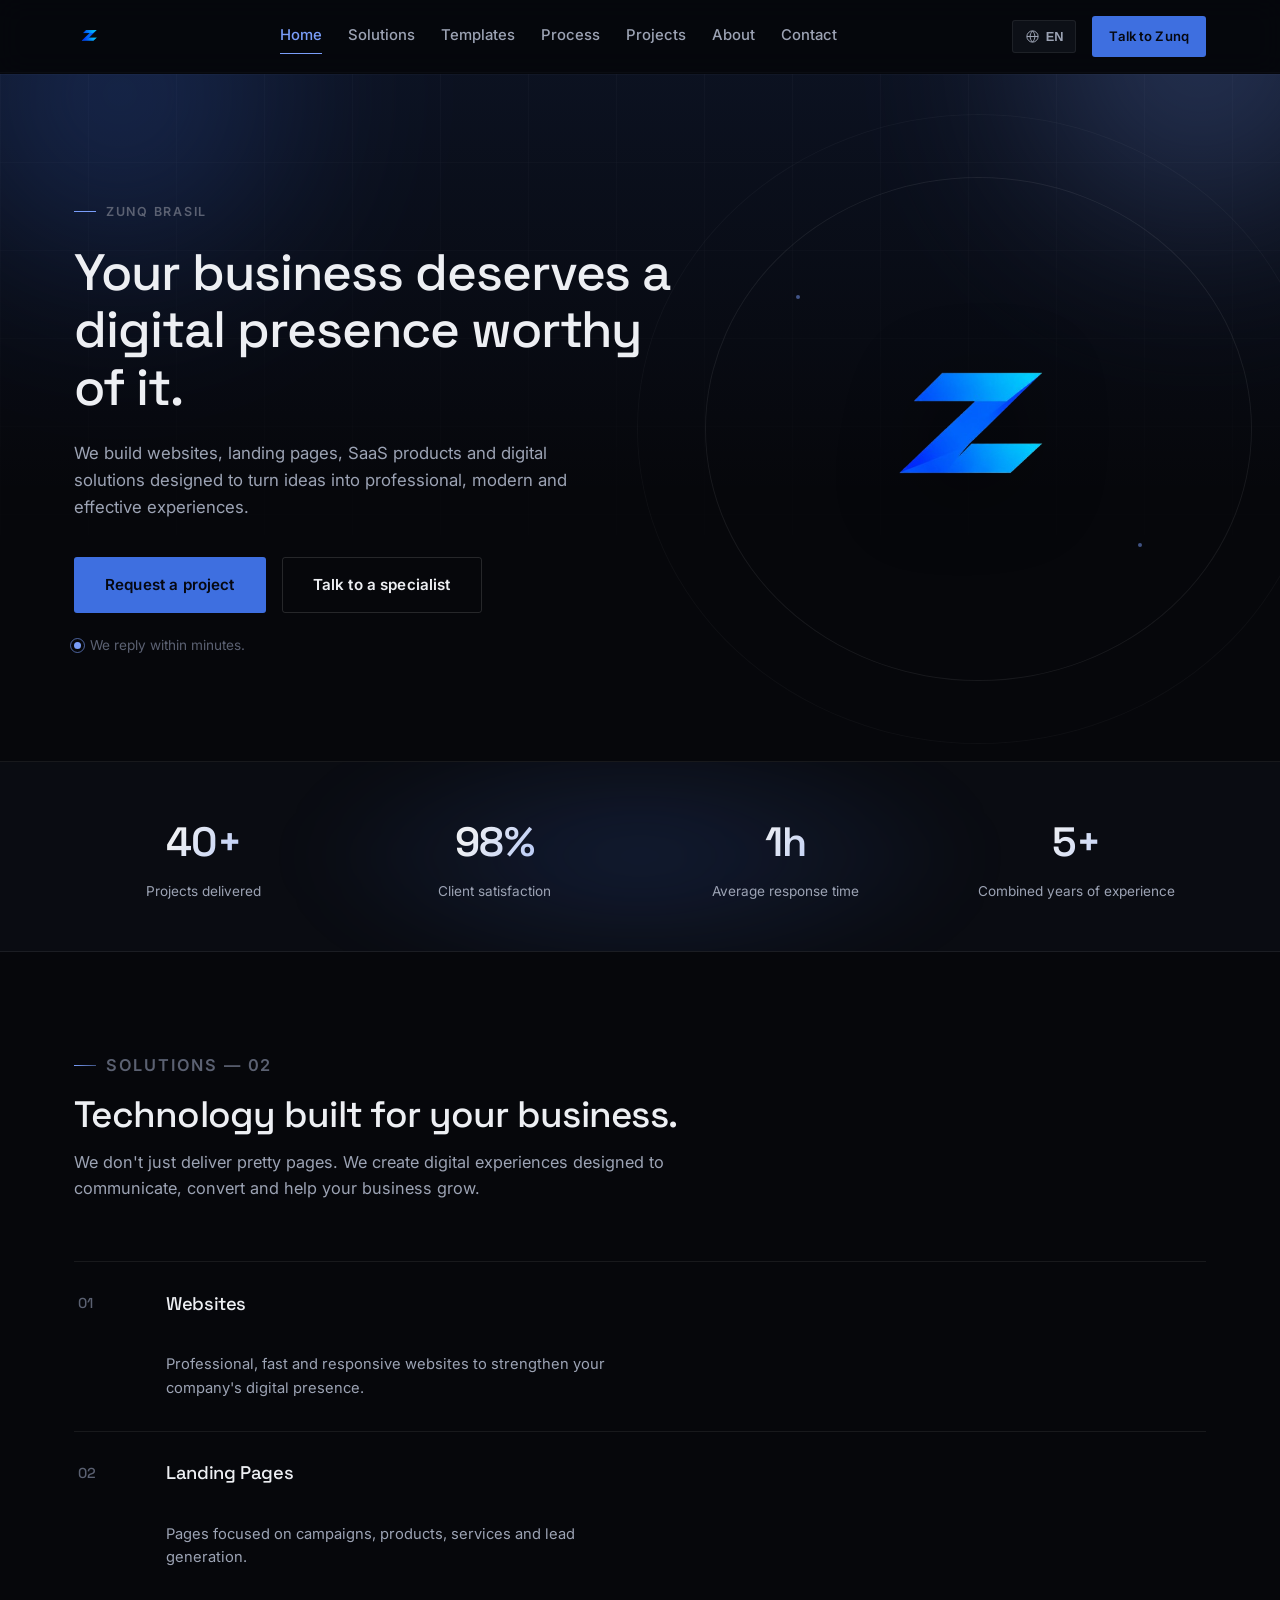
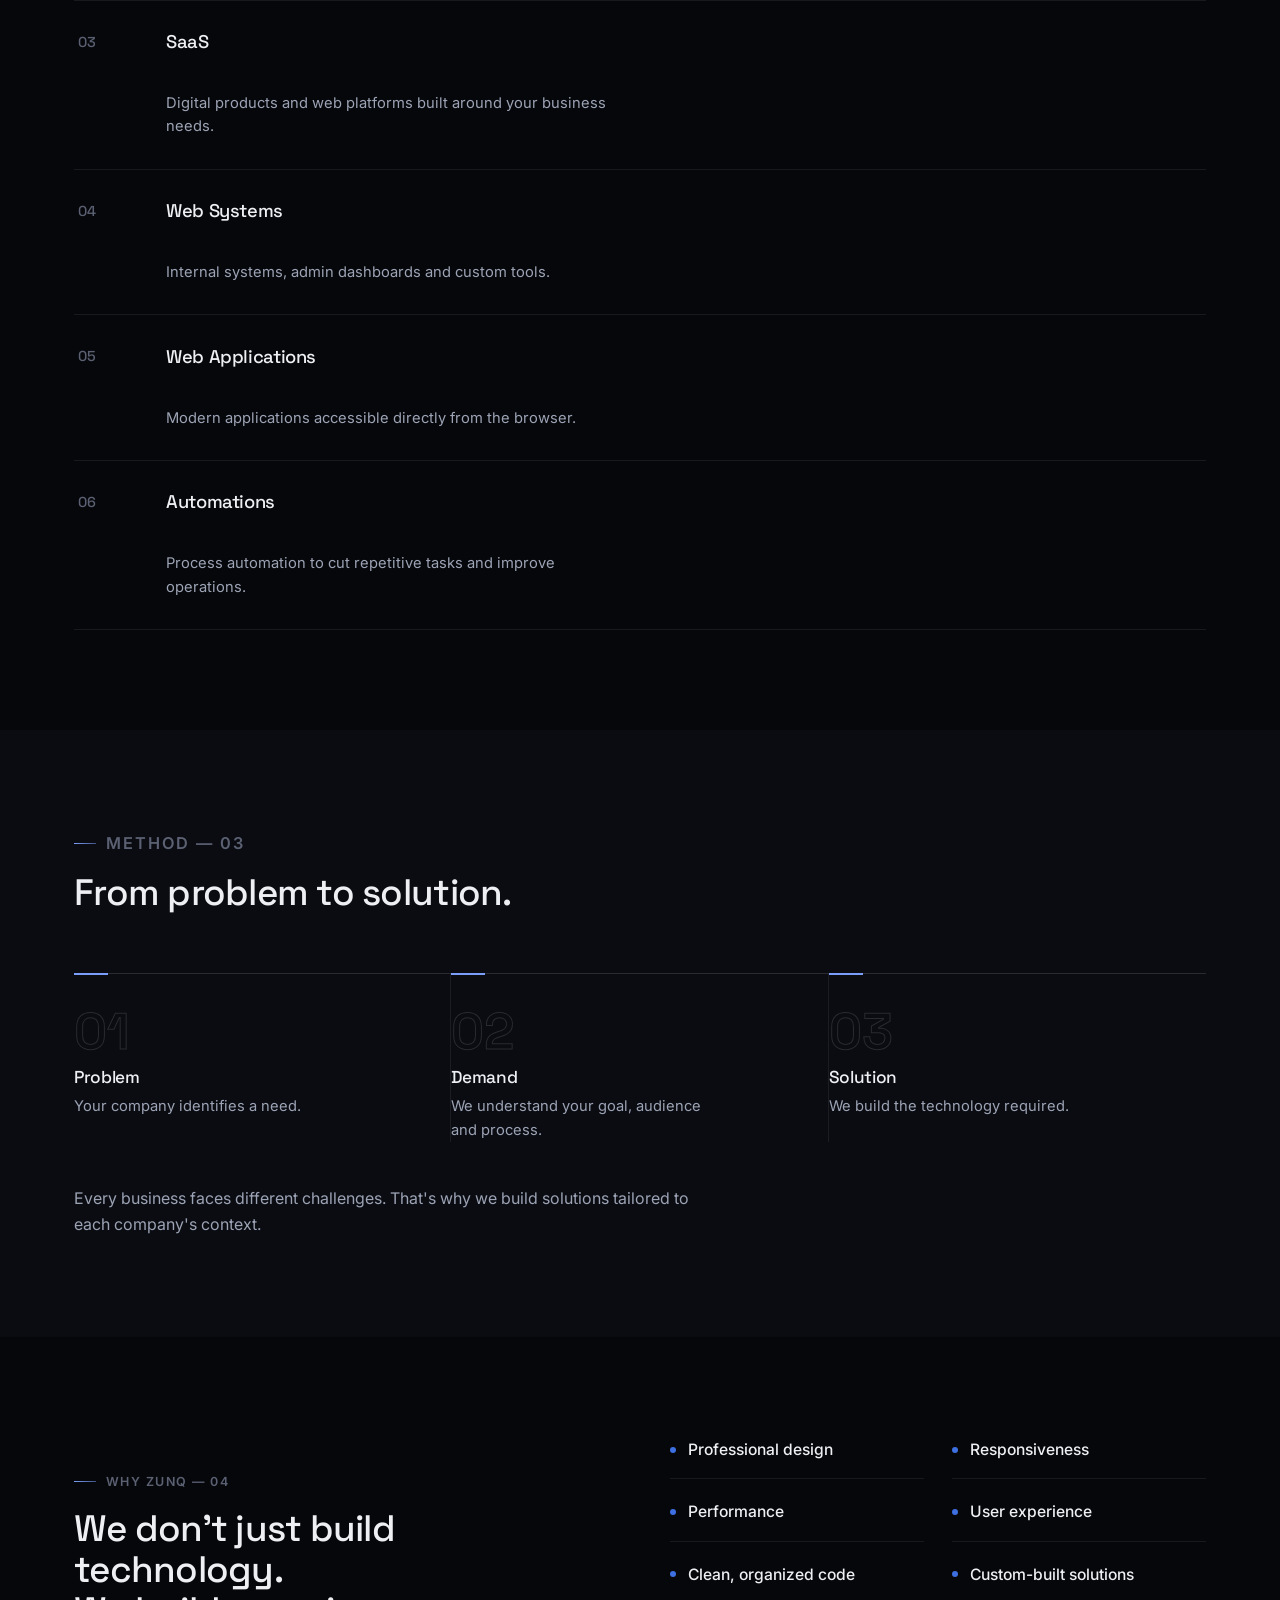
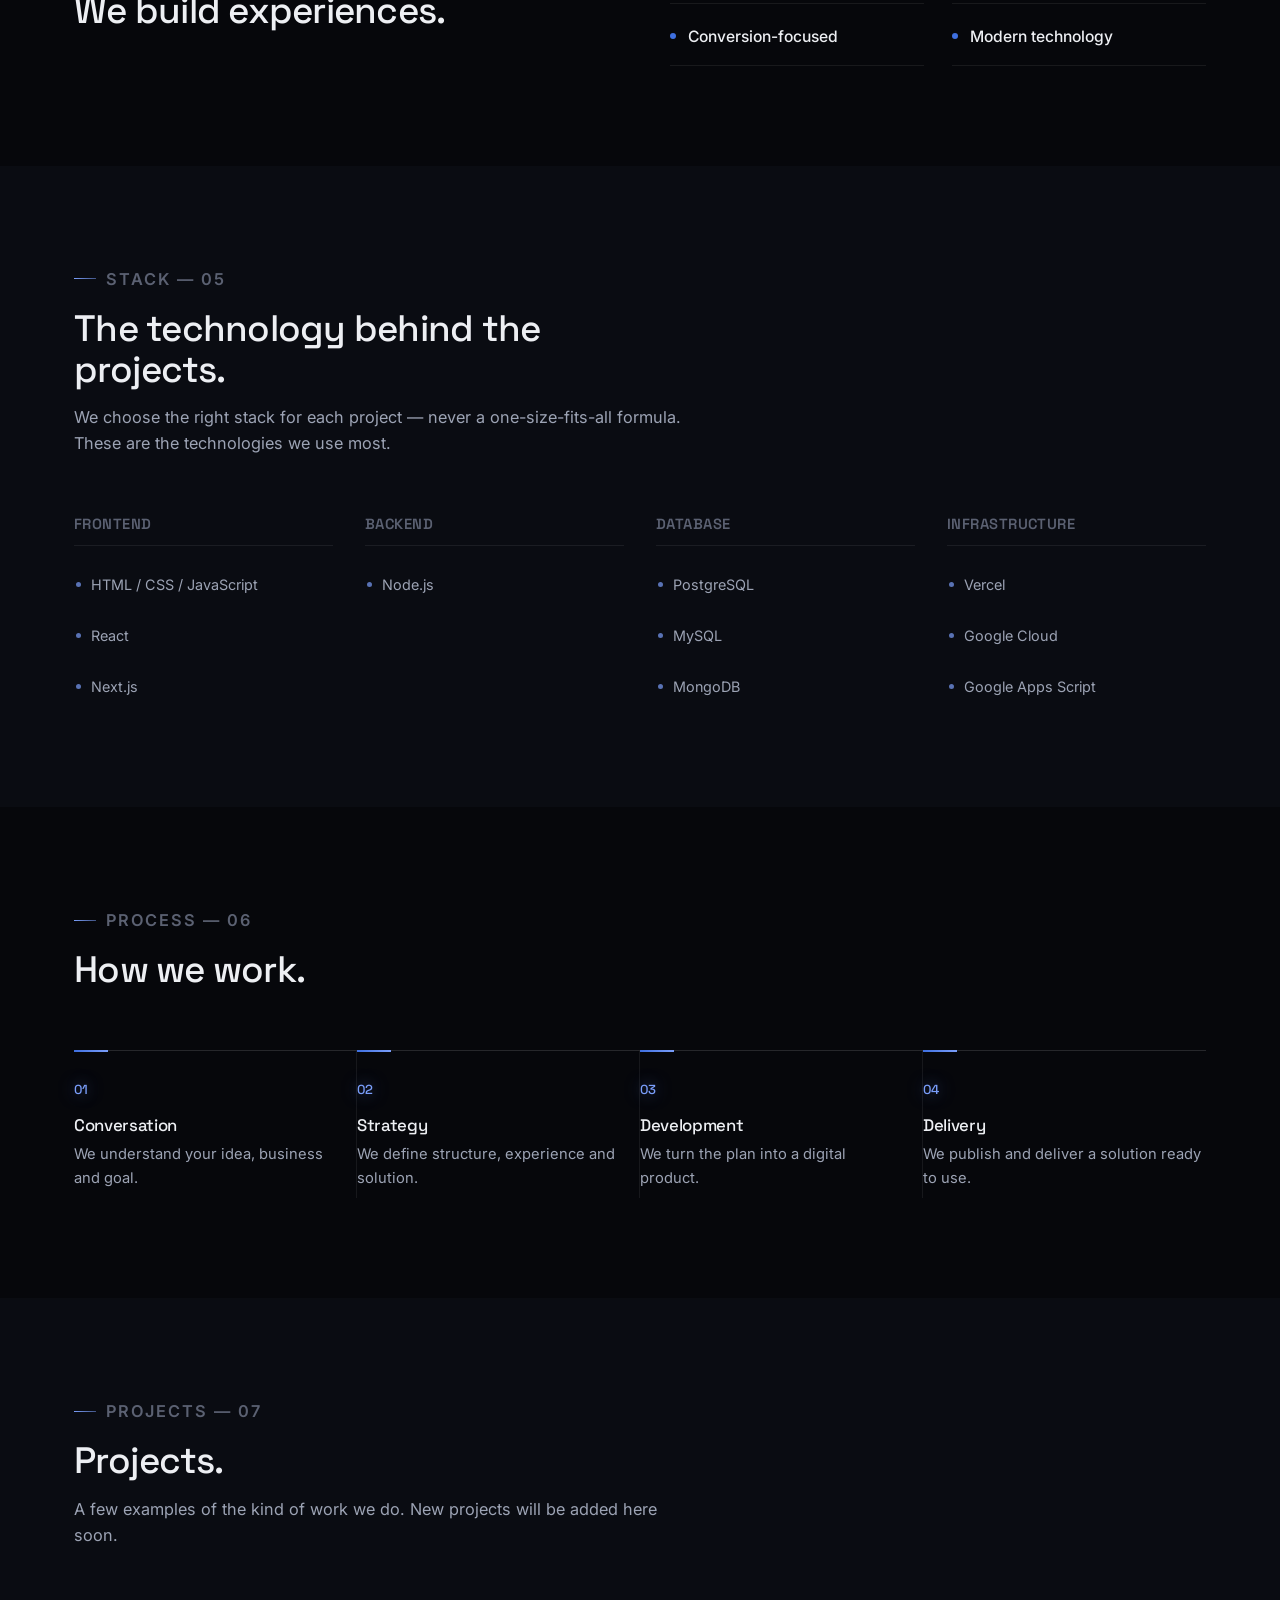
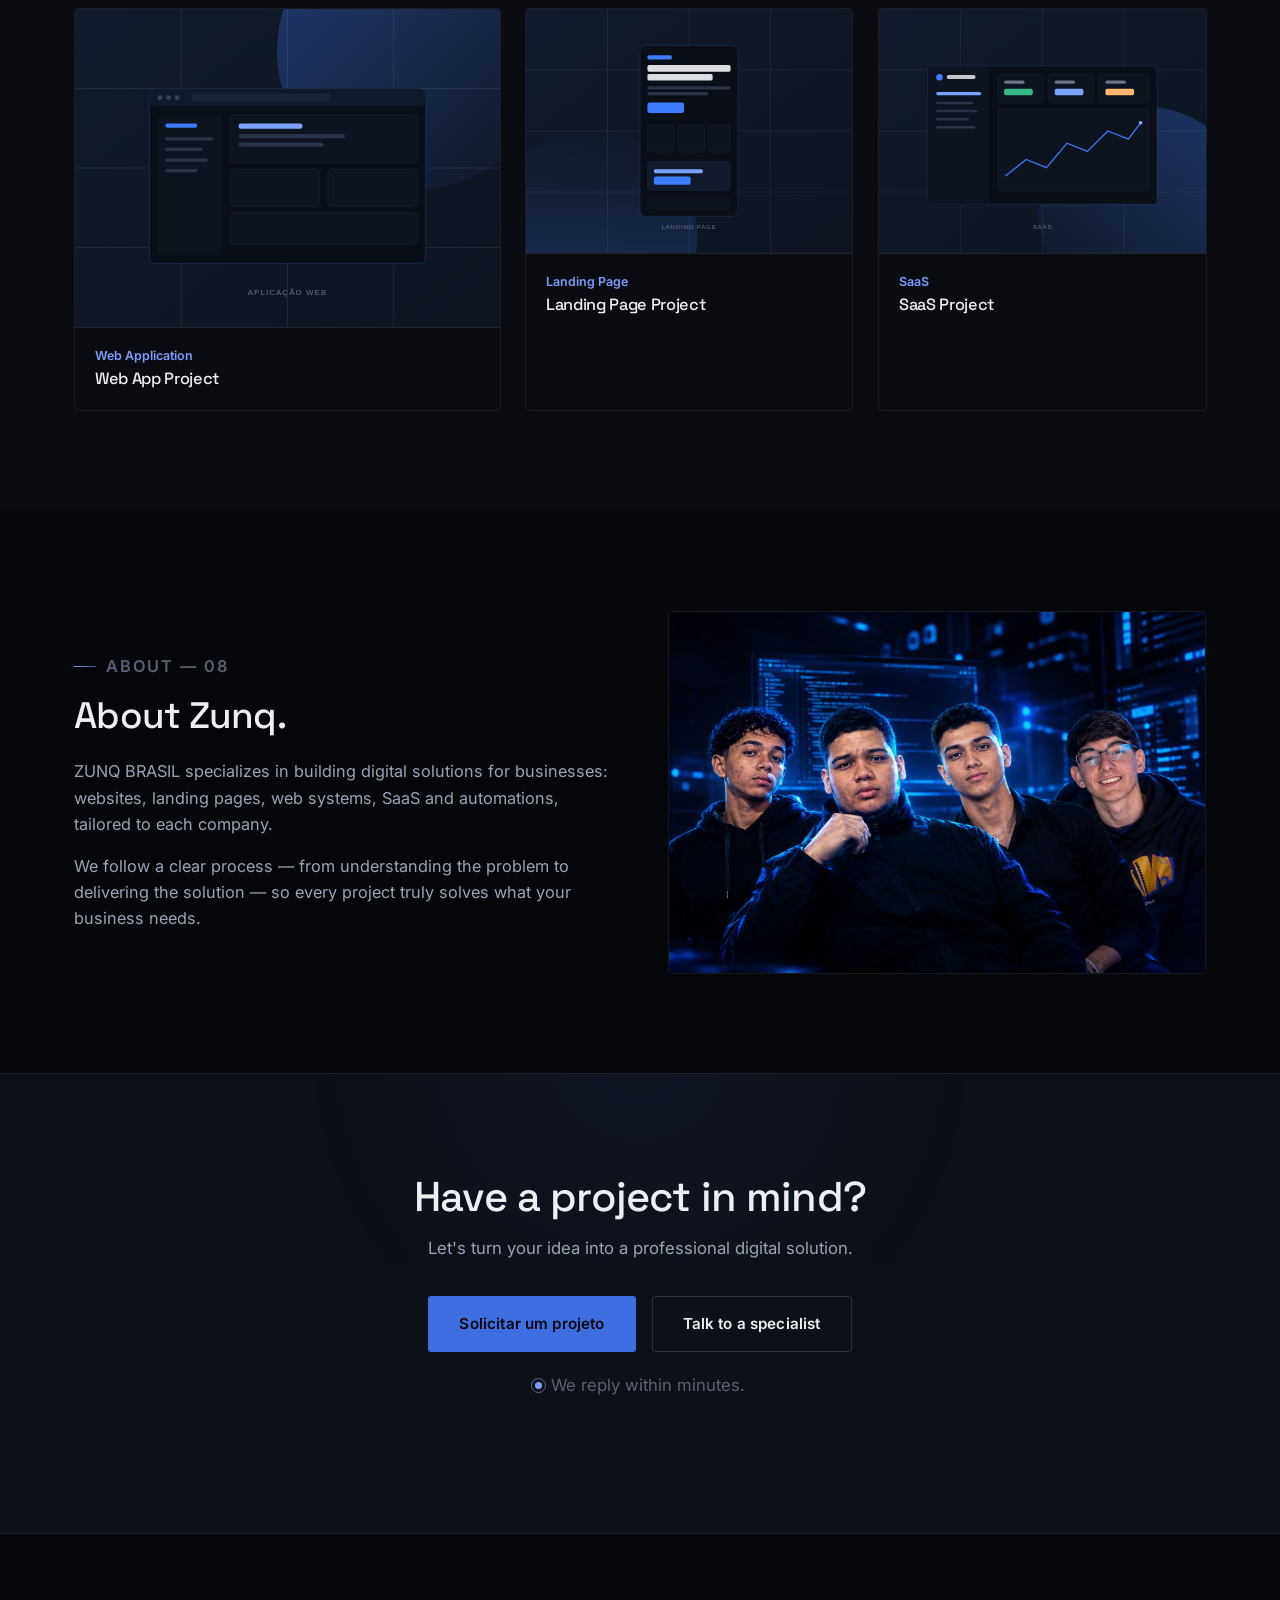
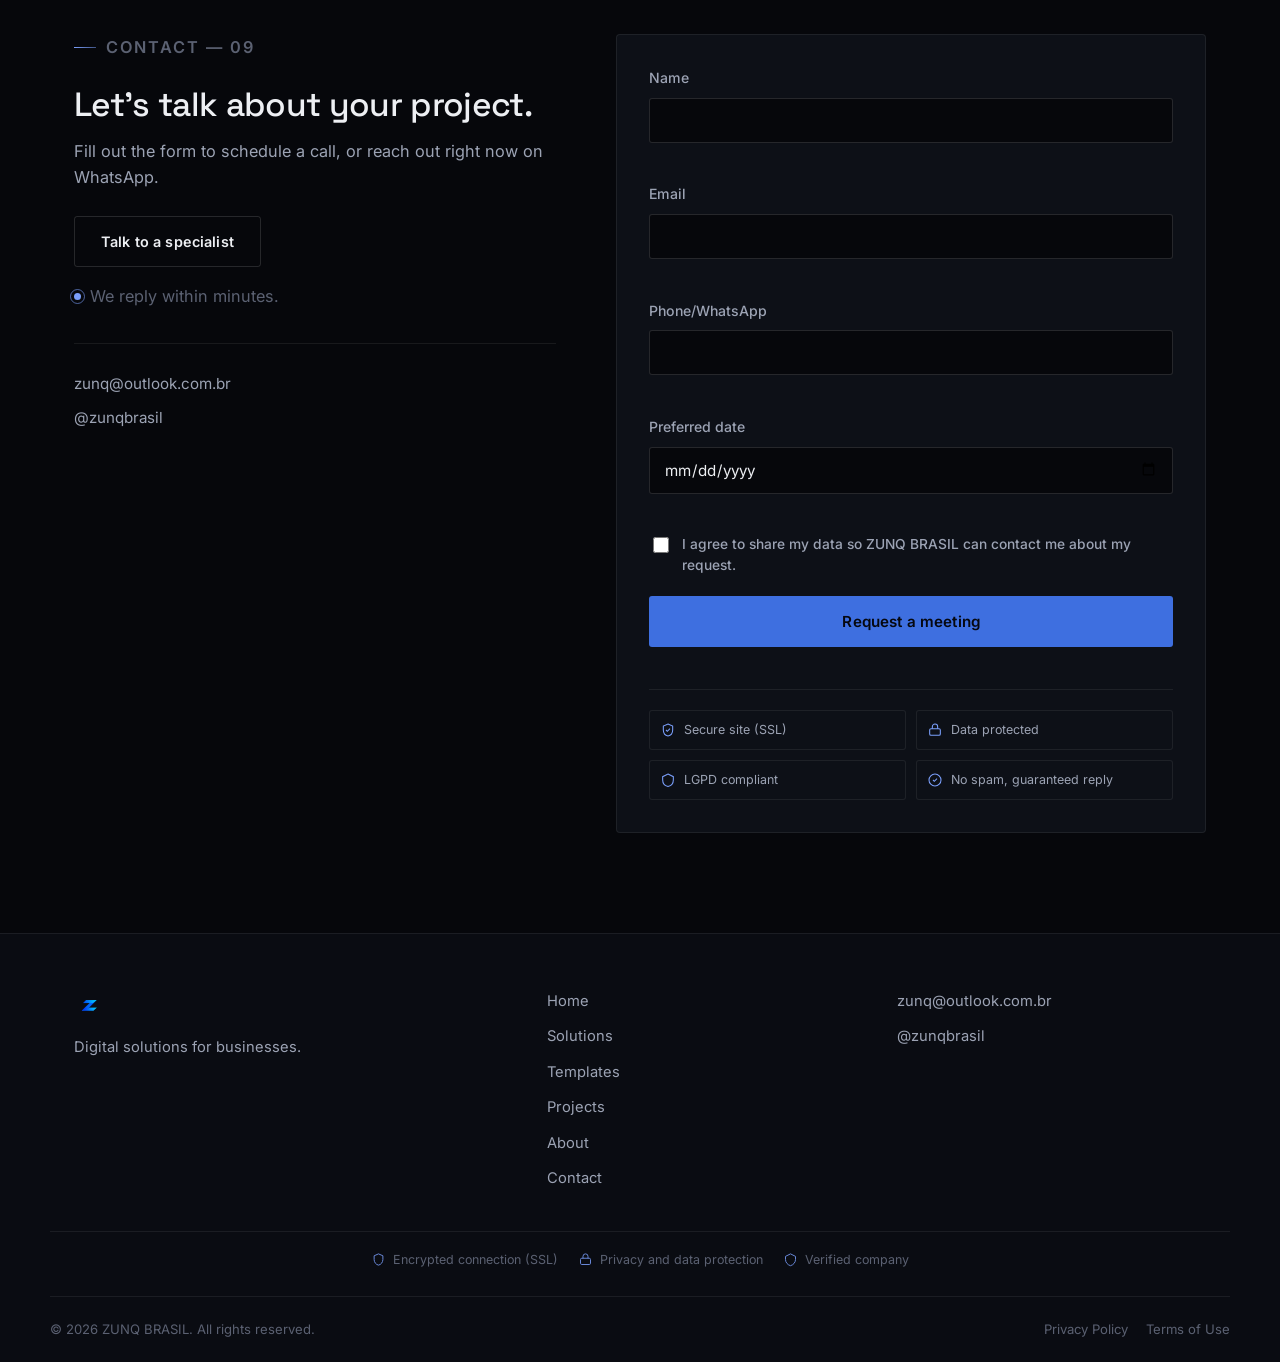
==== commit fc72b887: "Update company name from 'ZUNQ COMPANY' to 'ZUNQ BRASIL'" ====
--- a/index.html
+++ b/index.html
@@ -5,10 +5,22 @@
 <meta charset="utf-8"/>
 <meta content="width=device-width, initial-scale=1.0" name="viewport"/>
 <title>ZUNQ BRASIL — Sites, SaaS e Soluções Digitais</title>
-<meta content="A ZUNQ COMPANY cria sites, landing pages, SaaS, sistemas web e soluções digitais profissionais para empresas." name="description"/>
-<meta content="ZUNQ COMPANY — Sites, SaaS e Soluções Digitais" property="og:title"/>
+<meta content="A ZUNQ BRASIL cria sites, landing pages, SaaS, sistemas web e soluções digitais profissionais para empresas." name="description"/>
+<meta content="ZUNQ BRASIL — Sites, SaaS e Soluções Digitais" property="og:title"/>
 <meta content="Criamos sites, landing pages, SaaS e soluções digitais pensadas para transformar ideias em experiências profissionais, modernas e eficientes." property="og:description"/>
 <meta content="website" property="og:type"/>
+<meta content="https://zunqbrasil.vercel.app/" property="og:url"/>
+<meta content="ZUNQ BRASIL" property="og:site_name"/>
+<meta content="https://zunqbrasil.vercel.app/img/og-cover.png" property="og:image"/>
+<meta content="1200" property="og:image:width"/>
+<meta content="630" property="og:image:height"/>
+<meta content="image/png" property="og:image:type"/>
+<meta content="ZUNQ BRASIL" property="og:image:alt"/>
+<meta content="pt_BR" property="og:locale"/>
+<meta content="summary_large_image" name="twitter:card"/>
+<meta content="ZUNQ BRASIL — Sites, SaaS e Soluções Digitais" name="twitter:title"/>
+<meta content="Criamos sites, landing pages, SaaS e soluções digitais pensadas para transformar ideias em experiências profissionais, modernas e eficientes." name="twitter:description"/>
+<meta content="https://zunqbrasil.vercel.app/img/og-cover.png" name="twitter:image"/>
 <link href="/favicon.ico" rel="icon" sizes="any"/>
 <link href="/img/icons/favicon-32x32.png" rel="icon" sizes="32x32" type="image/png"/>
 <link href="/img/icons/favicon-16x16.png" rel="icon" sizes="16x16" type="image/png"/>
@@ -41,8 +53,8 @@
 <!-- ================= NAVBAR ================= -->
 <header class="navbar" id="navbar">
 <div class="wrap navbar__inner">
-<a aria-label="ZUNQ COMPANY — início" class="navbar__logo" href="#topo">
-<img alt="ZUNQ COMPANY" class="logo-mark" height="32" src="img/logo.png"/>
+<a aria-label="ZUNQ BRASIL — início" class="navbar__logo" href="#topo">
+<img alt="ZUNQ BRASIL" class="logo-mark" height="32" src="img/logo.png"/>
 </a>
 <nav aria-label="Navegação principal" class="navbar__links" id="navLinks">
 <a data-i18n="nav_home" href="#topo">Início</a>
@@ -96,7 +108,7 @@
 <div aria-hidden="true" class="hero__glow"></div>
 <div class="wrap hero__inner">
 <div class="hero__content reveal">
-<p class="hero__kicker" data-i18n="hero_kicker">ZUNQ COMPANY</p>
+<p class="hero__kicker" data-i18n="hero_kicker">ZUNQ BRASIL</p>
 <h1 class="hero__title" data-i18n="hero_title">Sua empresa merece uma presença digital à altura do seu negócio.</h1>
 <p class="hero__text" data-i18n="hero_text">Criamos sites, landing pages, SaaS e soluções digitais pensadas para transformar ideias em experiências profissionais, modernas e eficientes.</p>
 <div class="hero__actions">
@@ -108,7 +120,7 @@
 </div>
 <div class="hero__visual reveal">
 <div class="logo-showcase">
-<img alt="ZUNQ COMPANY" src="img/logo.png"/>
+<img alt="ZUNQ BRASIL" src="img/logo.png"/>
 </div>
 <div aria-hidden="true" class="orbit-line orbit-line--1"></div>
 <div aria-hidden="true" class="orbit-line orbit-line--2"></div>
@@ -345,11 +357,11 @@
 <div class="about__text reveal">
 <p class="section__label" data-i18n="sobre_label">Sobre — 08</p>
 <h2 data-i18n="sobre_title">Sobre a ZUNQ.</h2>
-<p data-i18n="sobre_p1">A ZUNQ COMPANY é especializada em criação de soluções digitais para empresas: sites, landing pages, sistemas web, SaaS e automações, construídos sob medida para cada negócio.</p>
+<p data-i18n="sobre_p1">A ZUNQ BRASIL é especializada em criação de soluções digitais para empresas: sites, landing pages, sistemas web, SaaS e automações, construídos sob medida para cada negócio.</p>
 <p data-i18n="sobre_p2">Trabalhamos com um processo claro — do entendimento do problema até a entrega da solução — para que cada projeto realmente resolva o que a sua empresa precisa.</p>
 </div>
 <div class="about__media reveal">
-<img alt="Equipe ZUNQ COMPANY" height="427" loading="lazy" src="img/equipe-zunq.jpg" width="640"/>
+<img alt="Equipe ZUNQ BRASIL" height="427" loading="lazy" src="img/equipe-zunq.jpg" width="640"/>
 </div>
 </div>
 </section>
@@ -379,7 +391,7 @@
 <span aria-hidden="true" class="dot"></span><span data-i18n="note_response_time">Respondemos em questão de minutos.</span></p>
 <div class="contact__details">
 <a href="mailto:zunq@outlook.com.br">zunq@outlook.com.br</a>
-<a href="https://instagram.com/zunqbr" rel="noopener" target="_blank">@zunqbr</a>
+<a href="https://instagram.com/zunqbrasil" rel="noopener" target="_blank">@zunqbrasil</a>
 </div>
 </div>
 <form class="contact__form reveal" id="contactForm" novalidate="">
@@ -405,7 +417,7 @@
 </div>
 <div class="field field--checkbox">
 <input id="consentimento" name="consentimento" required="" type="checkbox"/>
-<label data-i18n="label_consent" for="consentimento">Concordo em fornecer meus dados para que a ZUNQ COMPANY possa entrar em contato sobre minha solicitação.</label>
+<label data-i18n="label_consent" for="consentimento">Concordo em fornecer meus dados para que a ZUNQ BRASIL possa entrar em contato sobre minha solicitação.</label>
 <span class="field__error" data-error-for="consentimento"></span>
 </div>
 <button class="btn btn--primary btn--lg btn--block" id="submitBtn" type="submit">
@@ -440,7 +452,7 @@
 <div class="wrap footer__inner">
 <div class="footer__brand">
 <a class="navbar__logo" href="#topo">
-<img alt="ZUNQ COMPANY" class="logo-mark" height="28" src="img/logo.png"/>
+<img alt="ZUNQ BRASIL" class="logo-mark" height="28" src="img/logo.png"/>
 </a>
 <p data-i18n="footer_tagline">Soluções digitais para empresas.</p>
 </div>
@@ -454,7 +466,7 @@
 </nav>
 <div class="footer__contact">
 <a href="mailto:zunq@outlook.com.br">zunq@outlook.com.br</a>
-<a href="https://instagram.com/zunqbr" rel="noopener" target="_blank">@zunqbr</a>
+<a href="https://instagram.com/zunqbrasil" rel="noopener" target="_blank">@zunqbrasil</a>
 </div>
 </div>
 <div class="wrap footer__trust">
@@ -466,7 +478,7 @@
 <svg fill="none" stroke="currentColor" stroke-width="1.6" viewbox="0 0 24 24"><path d="M12 3l8 4v5c0 4.6-3.3 8.6-8 9.9-4.7-1.3-8-5.3-8-9.9V7z"></path></svg><span data-i18n="footer_trust_verified">Empresa verificada</span></span>
 </div>
 <div class="wrap footer__bottom">
-<p data-i18n="footer_copyright">© 2026 ZUNQ COMPANY. Todos os direitos reservados.</p>
+<p data-i18n="footer_copyright">© 2026 ZUNQ BRASIL. Todos os direitos reservados.</p>
 <nav aria-label="Links legais" class="footer__legal">
 <a data-i18n="footer_privacy" href="/privacidade">Política de Privacidade</a>
 <a data-i18n="footer_terms" href="/termos">Termos de Uso</a>
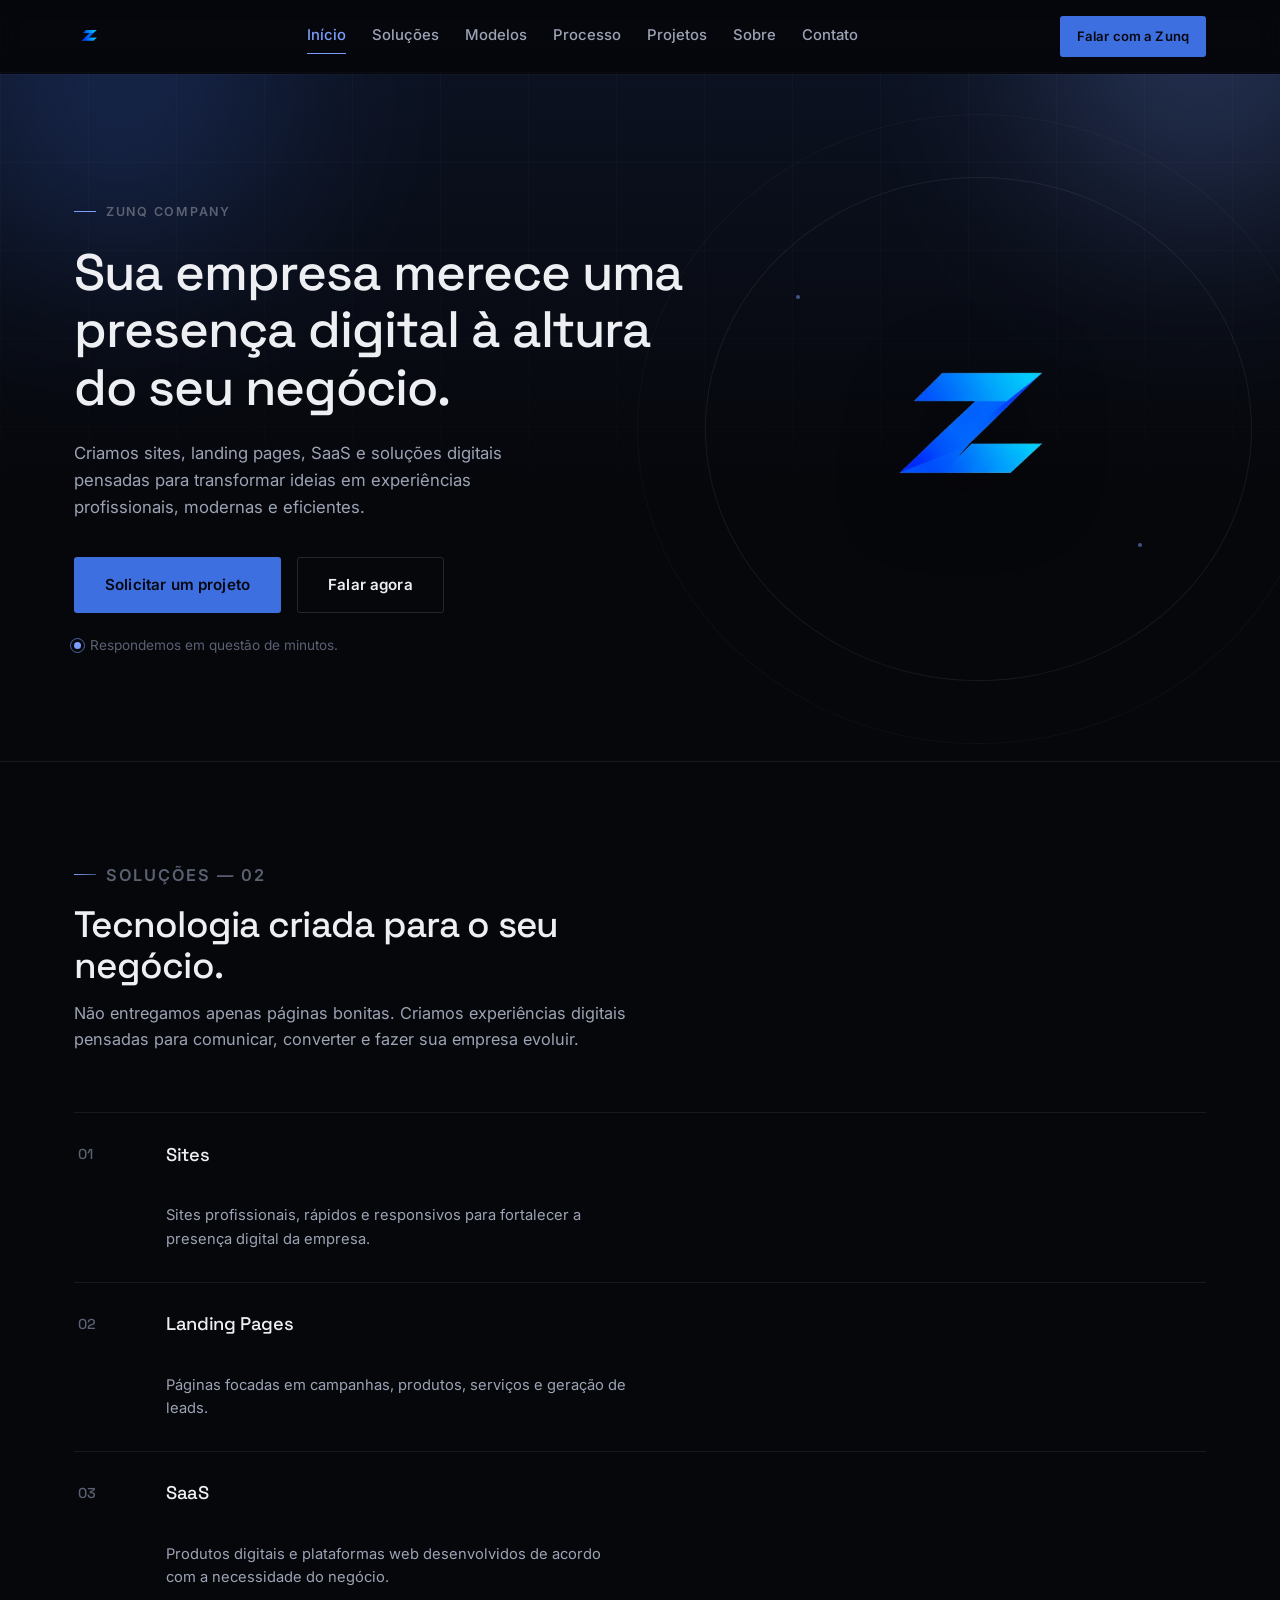
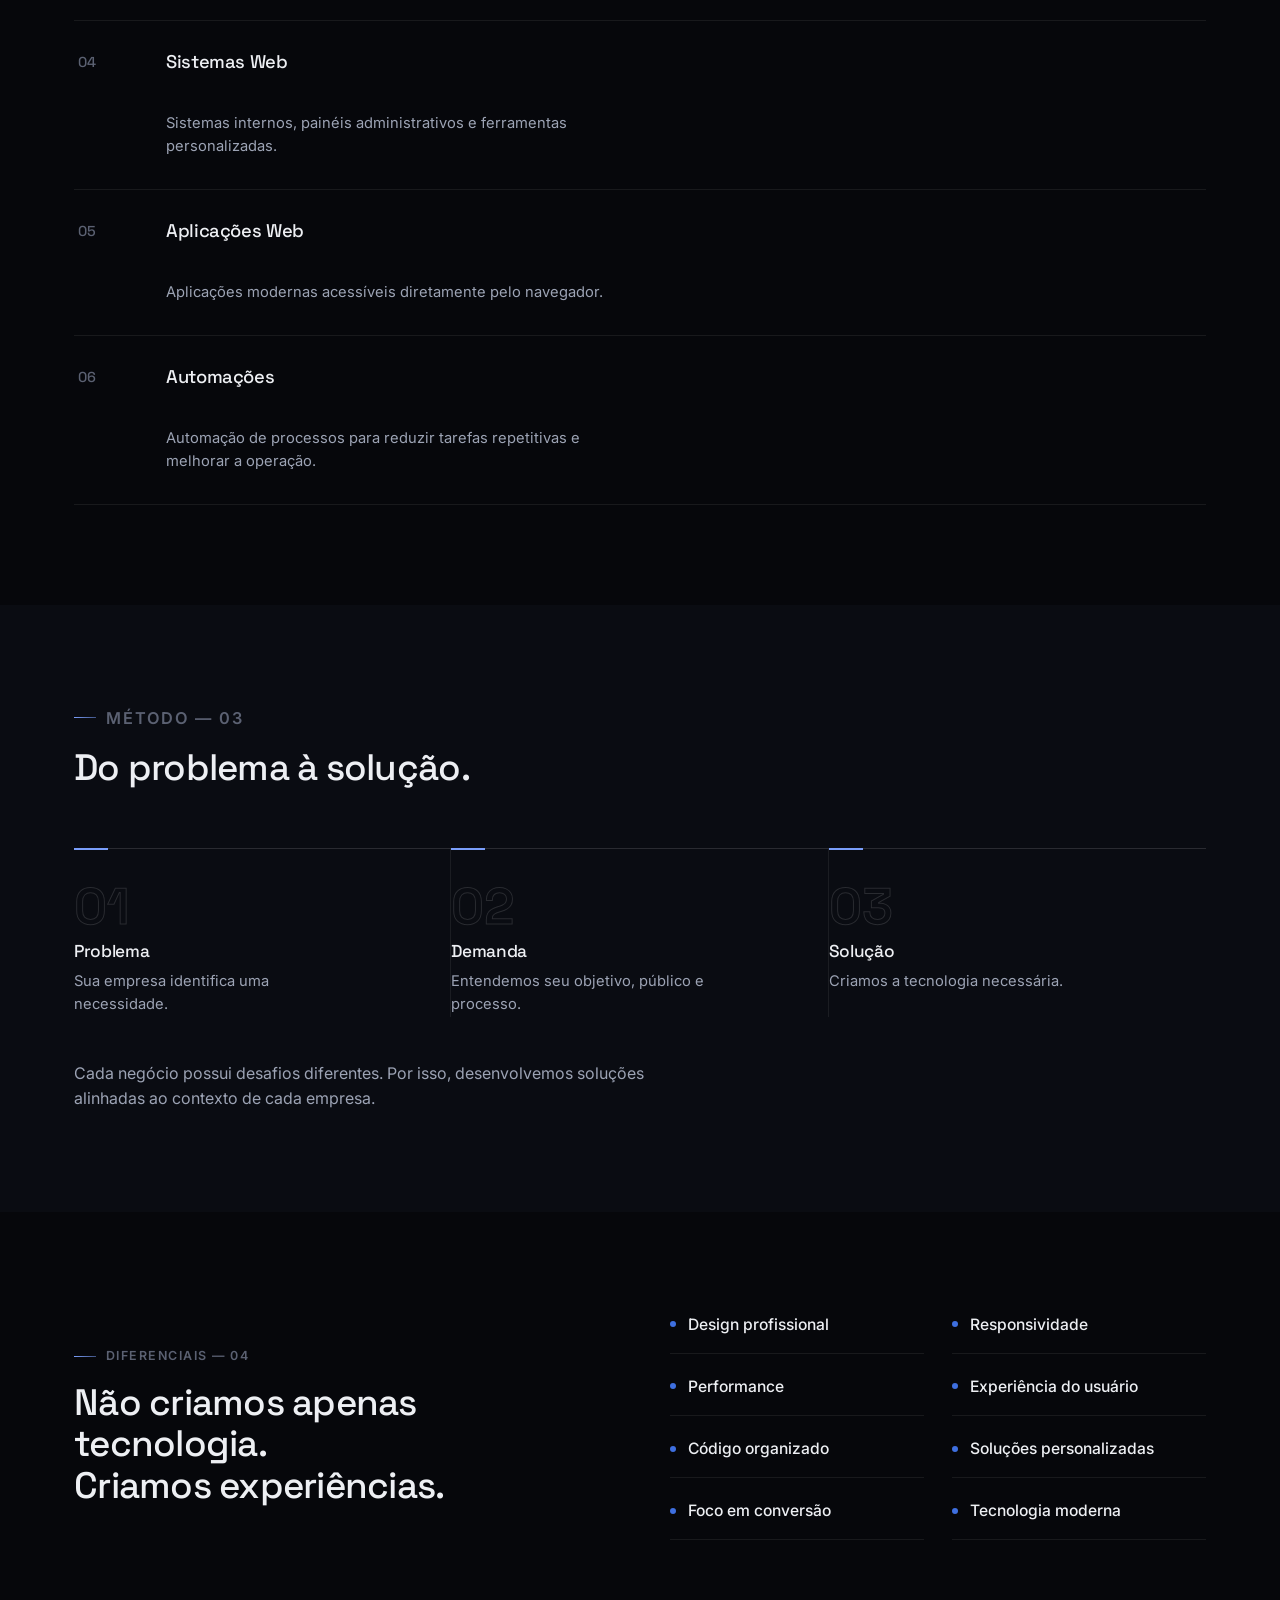
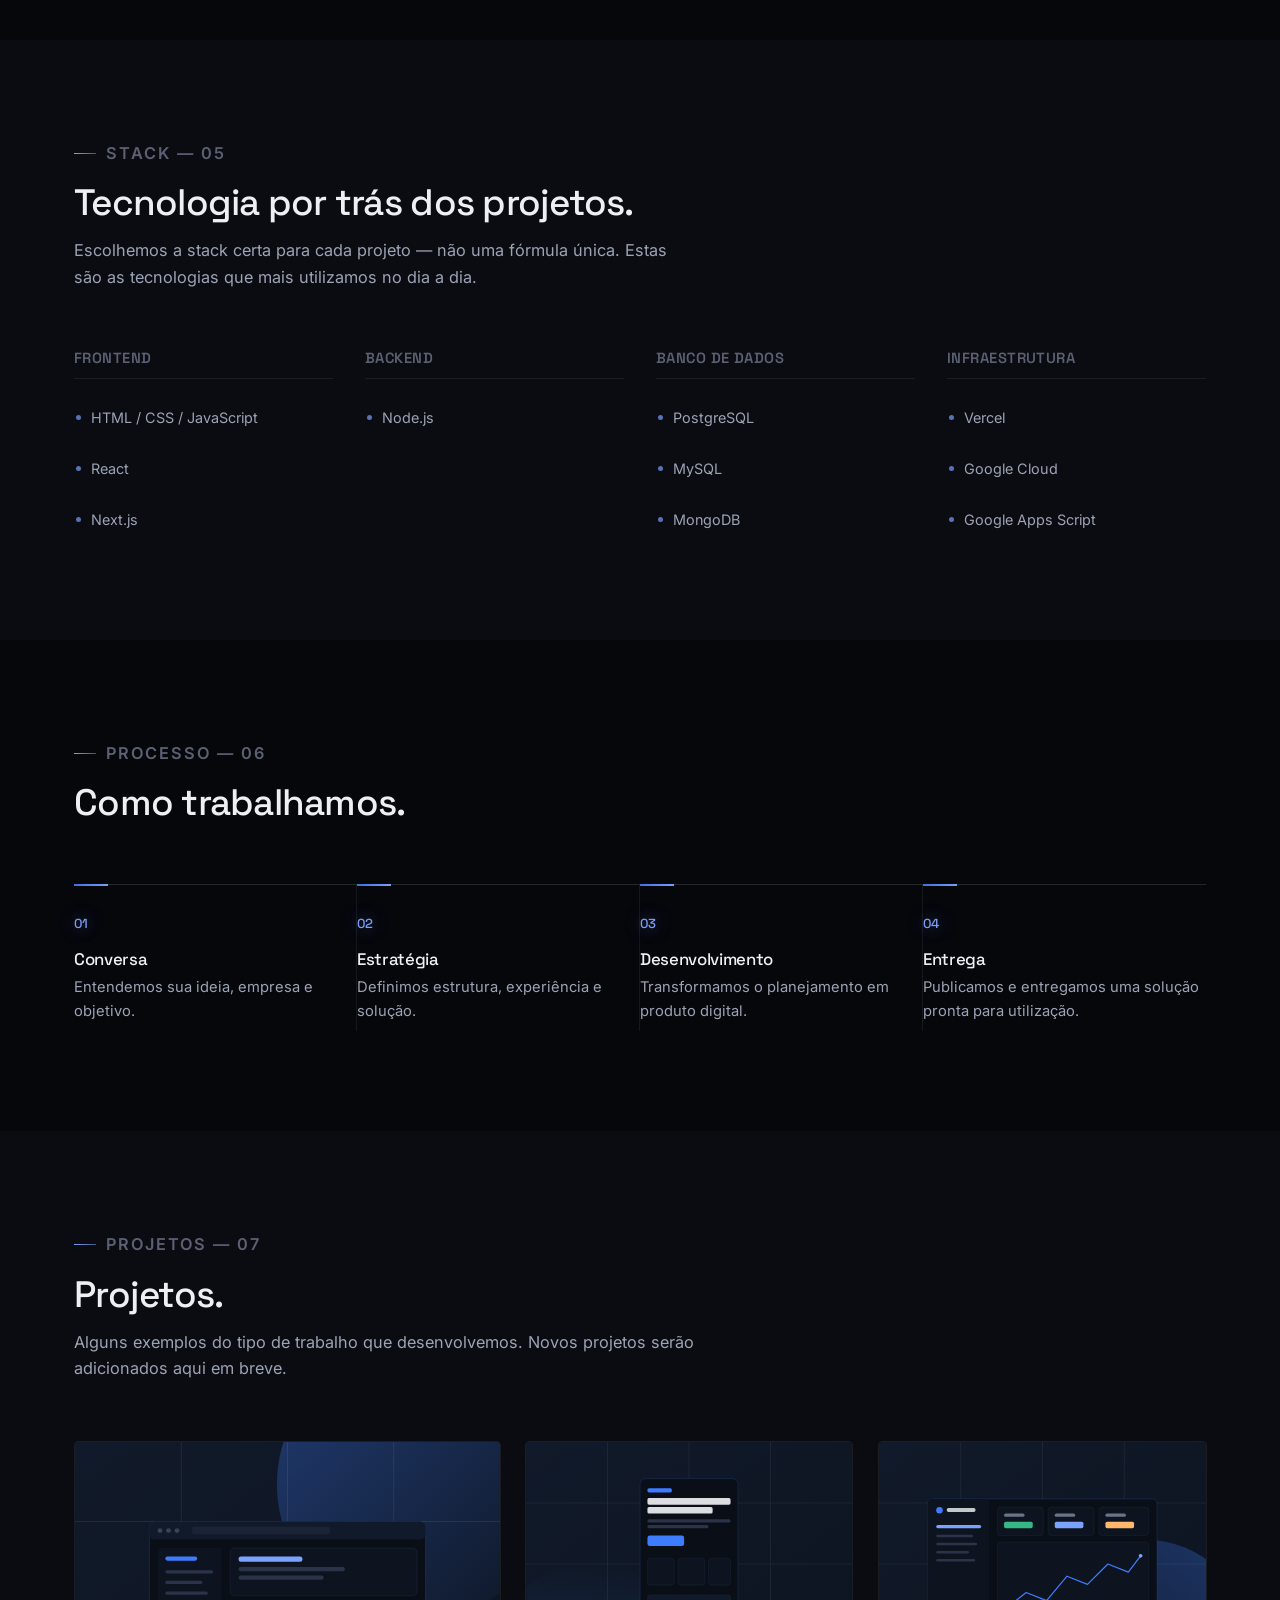
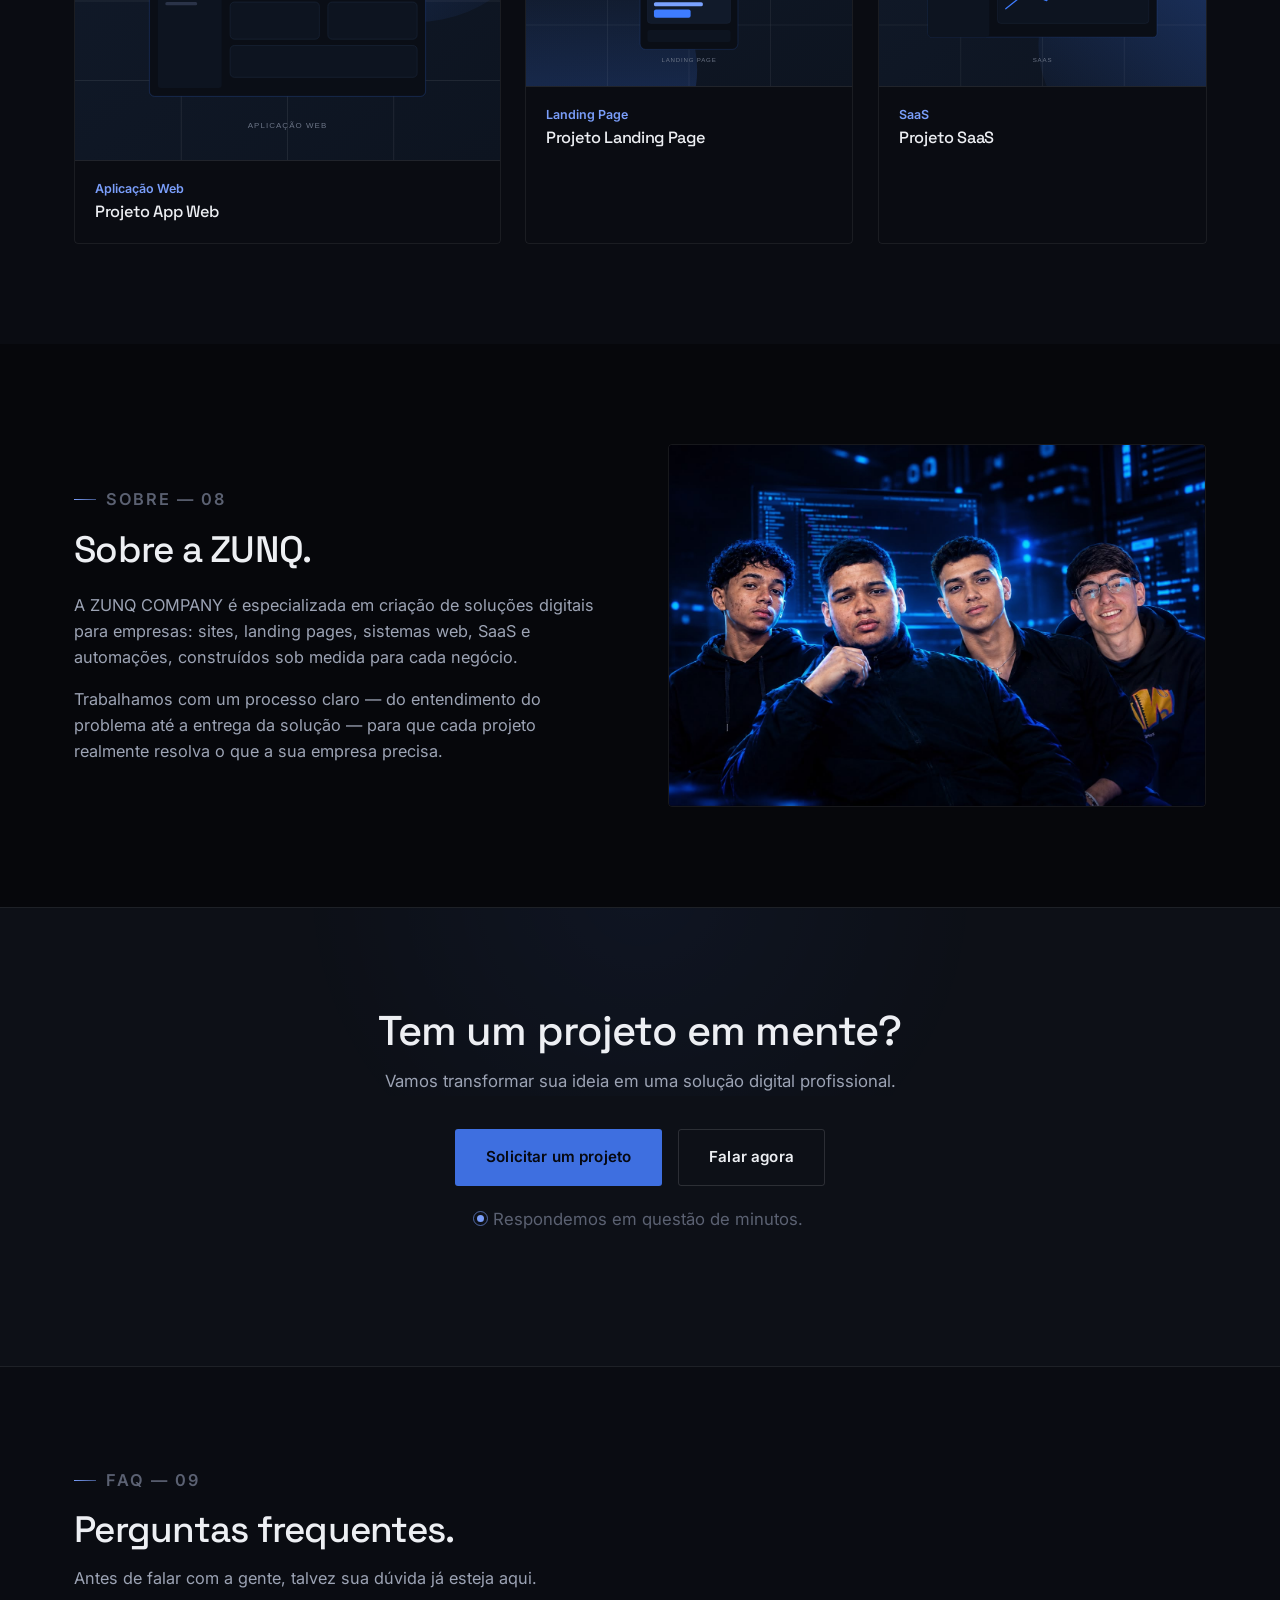
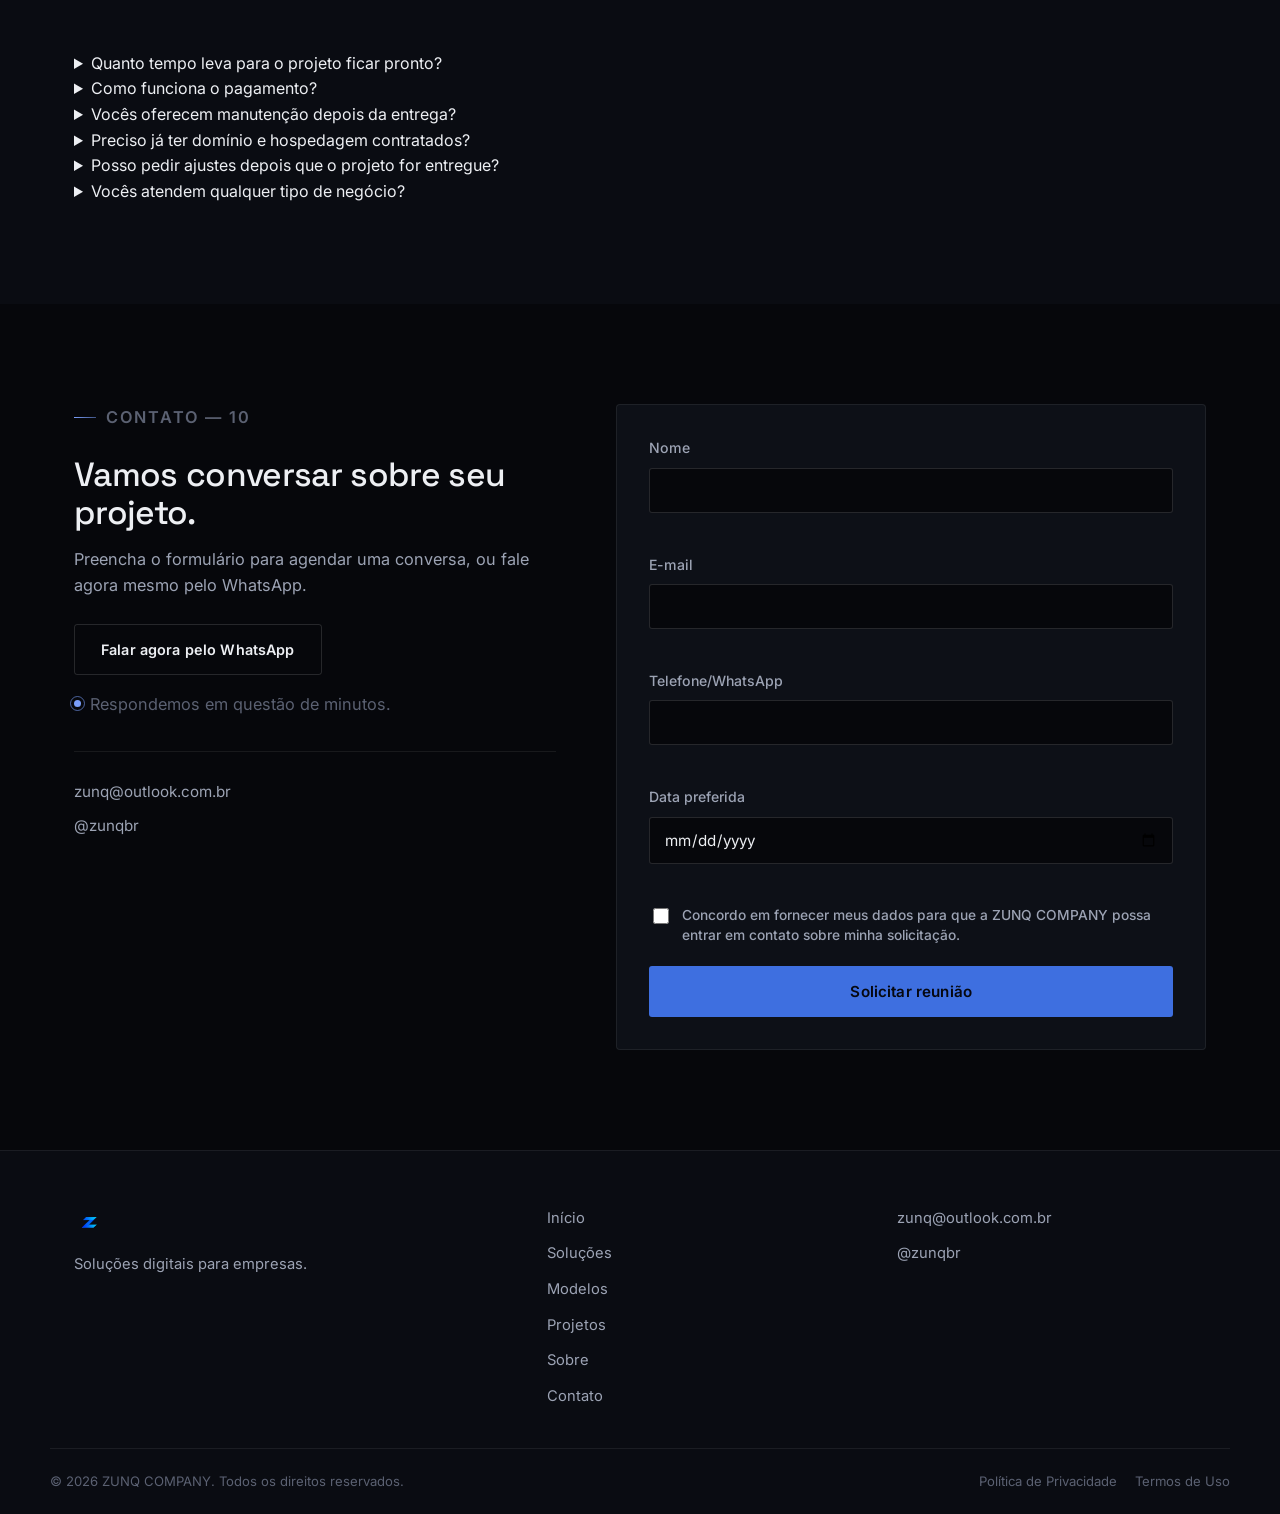
==== commit 11348217: "Update greeting from 'Hello' to 'Goodbye'" ====
--- a/index.html
+++ b/index.html
@@ -1,36 +1,27 @@
 <!DOCTYPE html>
-
 <html lang="pt-BR">
 <head>
-<meta charset="utf-8"/>
-<meta content="width=device-width, initial-scale=1.0" name="viewport"/>
-<title>ZUNQ BRASIL — Sites, SaaS e Soluções Digitais</title>
-<meta content="A ZUNQ BRASIL cria sites, landing pages, SaaS, sistemas web e soluções digitais profissionais para empresas." name="description"/>
-<meta content="ZUNQ BRASIL — Sites, SaaS e Soluções Digitais" property="og:title"/>
-<meta content="Criamos sites, landing pages, SaaS e soluções digitais pensadas para transformar ideias em experiências profissionais, modernas e eficientes." property="og:description"/>
-<meta content="website" property="og:type"/>
-<meta content="https://zunqbrasil.vercel.app/" property="og:url"/>
-<meta content="ZUNQ BRASIL" property="og:site_name"/>
-<meta content="https://zunqbrasil.vercel.app/img/og-cover.png" property="og:image"/>
-<meta content="1200" property="og:image:width"/>
-<meta content="630" property="og:image:height"/>
-<meta content="image/png" property="og:image:type"/>
-<meta content="ZUNQ BRASIL" property="og:image:alt"/>
-<meta content="pt_BR" property="og:locale"/>
-<meta content="summary_large_image" name="twitter:card"/>
-<meta content="ZUNQ BRASIL — Sites, SaaS e Soluções Digitais" name="twitter:title"/>
-<meta content="Criamos sites, landing pages, SaaS e soluções digitais pensadas para transformar ideias em experiências profissionais, modernas e eficientes." name="twitter:description"/>
-<meta content="https://zunqbrasil.vercel.app/img/og-cover.png" name="twitter:image"/>
-<link href="/favicon.ico" rel="icon" sizes="any"/>
-<link href="/img/icons/favicon-32x32.png" rel="icon" sizes="32x32" type="image/png"/>
-<link href="/img/icons/favicon-16x16.png" rel="icon" sizes="16x16" type="image/png"/>
-<link href="/img/icons/apple-touch-icon.png" rel="apple-touch-icon" sizes="180x180"/>
-<link href="/site.webmanifest" rel="manifest"/>
-<meta content="#06080D" name="theme-color"/>
-<link href="https://fonts.googleapis.com" rel="preconnect"/>
-<link crossorigin="" href="https://fonts.gstatic.com" rel="preconnect"/>
-<link href="https://fonts.googleapis.com/css2?family=Space+Grotesk:wght@400;500;600;700&amp;family=Inter:wght@400;500;600&amp;display=swap" rel="stylesheet"/>
-<link href="style.css" rel="stylesheet"/>
+<meta charset="UTF-8">
+<meta name="viewport" content="width=device-width, initial-scale=1.0">
+<title>ZUNQ COMPANY — Sites, SaaS e Soluções Digitais</title>
+<meta name="description" content="A ZUNQ COMPANY cria sites, landing pages, SaaS, sistemas web e soluções digitais profissionais para empresas.">
+
+<meta property="og:title" content="ZUNQ COMPANY — Sites, SaaS e Soluções Digitais">
+<meta property="og:description" content="Criamos sites, landing pages, SaaS e soluções digitais pensadas para transformar ideias em experiências profissionais, modernas e eficientes.">
+<meta property="og:type" content="website">
+
+<link rel="icon" href="/favicon.ico" sizes="any">
+<link rel="icon" type="image/png" sizes="32x32" href="/img/icons/favicon-32x32.png">
+<link rel="icon" type="image/png" sizes="16x16" href="/img/icons/favicon-16x16.png">
+<link rel="apple-touch-icon" sizes="180x180" href="/img/icons/apple-touch-icon.png">
+<link rel="manifest" href="/site.webmanifest">
+<meta name="theme-color" content="#06080D">
+
+<link rel="preconnect" href="https://fonts.googleapis.com">
+<link rel="preconnect" href="https://fonts.gstatic.com" crossorigin>
+<link href="https://fonts.googleapis.com/css2?family=Space+Grotesk:wght@400;500;600;700&family=Inter:wght@400;500;600&display=swap" rel="stylesheet">
+
+<link rel="stylesheet" href="style.css">
 <!-- Meta Pixel Code -->
 <script>
 !function(f,b,e,v,n,t,s)
@@ -44,449 +35,505 @@
 fbq("init", "934546016382273");
 fbq("track", "PageView");
 </script>
-<noscript><img height="1" src="https://www.facebook.com/tr?id=934546016382273&amp;ev=PageView&amp;noscript=1" style="display:none" width="1"/></noscript>
+<noscript><img height="1" width="1" style="display:none"
+src="https://www.facebook.com/tr?id=934546016382273&ev=PageView&noscript=1"
+/></noscript>
 <!-- End Meta Pixel Code -->
 </head>
 <body>
-<div aria-hidden="true" class="scroll-progress" id="scrollProgress"></div>
+
+<div class="scroll-progress" id="scrollProgress" aria-hidden="true"></div>
+
 <a class="skip-link" href="#conteudo">Pular para o conteúdo</a>
+
 <!-- ================= NAVBAR ================= -->
 <header class="navbar" id="navbar">
-<div class="wrap navbar__inner">
-<a aria-label="ZUNQ BRASIL — início" class="navbar__logo" href="#topo">
-<img alt="ZUNQ BRASIL" class="logo-mark" height="32" src="img/logo.png"/>
-</a>
-<nav aria-label="Navegação principal" class="navbar__links" id="navLinks">
-<a data-i18n="nav_home" href="#topo">Início</a>
-<a data-i18n="nav_solucoes" href="#solucoes">Soluções</a>
-<a data-i18n="nav_modelos" href="/modelos">Modelos</a>
-<a data-i18n="nav_processo" href="#processo">Processo</a>
-<a data-i18n="nav_projetos" href="#projetos">Projetos</a>
-<a data-i18n="nav_sobre" href="#sobre">Sobre</a>
-<a data-i18n="nav_contato" href="#contato">Contato</a>
-</nav>
-<div class="navbar__actions">
-<div class="lang-switch" id="langSwitch">
-<button aria-expanded="false" aria-haspopup="listbox" class="lang-switch__btn" id="langSwitchBtn" type="button">
-<svg fill="none" stroke="currentColor" stroke-width="1.6" viewBox="0 0 24 24"><circle cx="12" cy="12" r="9"/><path d="M3 12h18M12 3c2.5 2.6 3.8 5.7 3.8 9s-1.3 6.4-3.8 9c-2.5-2.6-3.8-5.7-3.8-9s1.3-6.4 3.8-9z"/></svg>
-<span id="langSwitchLabel">PT</span>
-</button>
-<ul class="lang-switch__menu" id="langSwitchMenu" role="listbox">
-<li data-lang="pt" role="option"><span class="lang-flag">🇧🇷</span> Português</li>
-<li data-lang="en" role="option"><span class="lang-flag">🇺🇸</span> English</li>
-<li data-lang="es" role="option"><span class="lang-flag">🇪🇸</span> Español</li>
-</ul>
-</div>
-<a class="btn btn--primary btn--sm" data-i18n="cta_navbar" data-zunq-event="cta_click" data-zunq-location="navbar" href="#contato">Falar com a Zunq</a>
-<button aria-controls="mobileMenu" aria-expanded="false" aria-label="Abrir menu" class="hamburger" id="hamburgerBtn">
-<span></span><span></span><span></span>
-</button>
-</div>
-</div>
-<div class="mobile-menu" id="mobileMenu">
-<nav aria-label="Navegação mobile">
-<a data-i18n="nav_home" href="#topo">Início</a>
-<a data-i18n="nav_solucoes" href="#solucoes">Soluções</a>
-<a data-i18n="nav_modelos" href="/modelos">Modelos</a>
-<a data-i18n="nav_processo" href="#processo">Processo</a>
-<a data-i18n="nav_projetos" href="#projetos">Projetos</a>
-<a data-i18n="nav_sobre" href="#sobre">Sobre</a>
-<a data-i18n="nav_contato" href="#contato">Contato</a>
-</nav>
-<div class="lang-switch lang-switch--mobile" id="langSwitchMobile" role="listbox">
-<button data-lang="pt" role="option" type="button"><span class="lang-flag">🇧🇷</span> PT</button>
-<button data-lang="en" role="option" type="button"><span class="lang-flag">🇺🇸</span> EN</button>
-<button data-lang="es" role="option" type="button"><span class="lang-flag">🇪🇸</span> ES</button>
-</div>
-<a class="btn btn--primary" data-i18n="cta_navbar" data-zunq-event="cta_click" data-zunq-location="navbar_mobile" href="#contato">Falar com a Zunq</a>
-</div>
+  <div class="wrap navbar__inner">
+    <a href="#topo" class="navbar__logo" aria-label="ZUNQ COMPANY — início">
+      <img class="logo-mark" src="img/logo.png" alt="ZUNQ COMPANY" height="32">
+    </a>
+
+    <nav class="navbar__links" id="navLinks" aria-label="Navegação principal">
+      <a href="#topo">Início</a>
+      <a href="#solucoes">Soluções</a>
+      <a href="/modelos">Modelos</a>
+      <a href="#processo">Processo</a>
+      <a href="#projetos">Projetos</a>
+      <a href="#sobre">Sobre</a>
+      <a href="#contato">Contato</a>
+    </nav>
+
+    <div class="navbar__actions">
+      <a href="#contato" class="btn btn--primary btn--sm" data-zunq-event="cta_click" data-zunq-location="navbar">Falar com a Zunq</a>
+      <button class="hamburger" id="hamburgerBtn" aria-label="Abrir menu" aria-expanded="false" aria-controls="mobileMenu">
+        <span></span><span></span><span></span>
+      </button>
+    </div>
+  </div>
+
+  <div class="mobile-menu" id="mobileMenu">
+    <nav aria-label="Navegação mobile">
+      <a href="#topo">Início</a>
+      <a href="#solucoes">Soluções</a>
+      <a href="/modelos">Modelos</a>
+      <a href="#processo">Processo</a>
+      <a href="#projetos">Projetos</a>
+      <a href="#sobre">Sobre</a>
+      <a href="#contato">Contato</a>
+    </nav>
+    <a href="#contato" class="btn btn--primary" data-zunq-event="cta_click" data-zunq-location="navbar_mobile">Falar com a Zunq</a>
+  </div>
 </header>
+
 <main id="conteudo">
+
 <!-- ================= HERO ================= -->
 <section class="hero" id="topo">
-<div aria-hidden="true" class="hero__grid"></div>
-<div aria-hidden="true" class="hero__glow"></div>
-<div class="wrap hero__inner">
-<div class="hero__content reveal">
-<p class="hero__kicker" data-i18n="hero_kicker">ZUNQ BRASIL</p>
-<h1 class="hero__title" data-i18n="hero_title">Sua empresa merece uma presença digital à altura do seu negócio.</h1>
-<p class="hero__text" data-i18n="hero_text">Criamos sites, landing pages, SaaS e soluções digitais pensadas para transformar ideias em experiências profissionais, modernas e eficientes.</p>
-<div class="hero__actions">
-<a class="btn btn--primary btn--lg" data-i18n="cta_project" data-zunq-event="project_request" data-zunq-location="hero" href="#contato">Solicitar um projeto</a>
-<a class="btn btn--ghost btn--lg" data-i18n="cta_whatsapp" data-zunq-event="whatsapp_click" data-zunq-location="hero" href="#" id="whatsBtnHero" rel="noopener" target="_blank">Falar com especialista</a>
-</div>
-<p class="hero__note">
-<span aria-hidden="true" class="dot"></span><span data-i18n="note_response_time">Respondemos em questão de minutos.</span></p>
-</div>
-<div class="hero__visual reveal">
-<div class="logo-showcase">
-<img alt="ZUNQ BRASIL" src="img/logo.png"/>
-</div>
-<div aria-hidden="true" class="orbit-line orbit-line--1"></div>
-<div aria-hidden="true" class="orbit-line orbit-line--2"></div>
-</div>
-</div>
-</section>
-<!-- ================= STATS ================= -->
-<section class="stats-strip">
-<div class="wrap stats-strip__inner">
-<div class="stat reveal">
-<span class="stat__num" data-count="40" data-suffix="+">0</span>
-<p class="stat__label" data-i18n="stat_projects">Projetos entregues</p>
-</div>
-<div class="stat reveal">
-<span class="stat__num" data-count="98" data-suffix="%">0</span>
-<p class="stat__label" data-i18n="stat_satisfaction">Satisfação dos clientes</p>
-</div>
-<div class="stat reveal">
-<span class="stat__num" data-count="1" data-suffix="h">0</span>
-<p class="stat__label" data-i18n="stat_response">Tempo médio de resposta</p>
-</div>
-<div class="stat reveal">
-<span class="stat__num" data-count="5" data-suffix="+">0</span>
-<p class="stat__label" data-i18n="stat_experience">Anos de experiência combinada</p>
-</div>
-</div>
-</section>
+  <div class="hero__grid" aria-hidden="true"></div>
+  <div class="hero__glow" aria-hidden="true"></div>
+
+  <div class="wrap hero__inner">
+    <div class="hero__content reveal">
+      <p class="hero__kicker">ZUNQ COMPANY</p>
+      <h1 class="hero__title">Sua empresa merece uma presença digital à altura do seu negócio.</h1>
+      <p class="hero__text">Criamos sites, landing pages, SaaS e soluções digitais pensadas para transformar ideias em experiências profissionais, modernas e eficientes.</p>
+
+      <div class="hero__actions">
+        <a href="#contato" class="btn btn--primary btn--lg" data-zunq-event="project_request" data-zunq-location="hero">Solicitar um projeto</a>
+        <a href="#" id="whatsBtnHero" class="btn btn--ghost btn--lg" target="_blank" rel="noopener" data-zunq-event="whatsapp_click" data-zunq-location="hero">Falar agora</a>
+      </div>
+      <p class="hero__note">
+        <span class="dot" aria-hidden="true"></span>
+        Respondemos em questão de minutos.
+      </p>
+    </div>
+
+    <div class="hero__visual reveal">
+      <div class="logo-showcase">
+        <img src="img/logo.png" alt="ZUNQ COMPANY">
+      </div>
+      <div class="orbit-line orbit-line--1" aria-hidden="true"></div>
+      <div class="orbit-line orbit-line--2" aria-hidden="true"></div>
+    </div>
+  </div>
+</section>
+
 <!-- ================= O QUE CRIAMOS ================= -->
 <section class="section" id="solucoes">
-<div class="wrap">
-<div class="section__head reveal">
-<p class="section__label" data-i18n="solucoes_label">Soluções — 02</p>
-<h2 data-i18n="solucoes_title">Tecnologia criada para o seu negócio.</h2>
-<p data-i18n="solucoes_text">Não entregamos apenas páginas bonitas. Criamos experiências digitais pensadas para comunicar, converter e fazer sua empresa evoluir.</p>
-</div>
-<div class="solutions-list">
-<article class="solution-row reveal">
-<span class="solution-row__num">01</span>
-<h3 data-i18n="sol_sites_title">Sites</h3>
-<p data-i18n="sol_sites_text">Sites profissionais, rápidos e responsivos para fortalecer a presença digital da empresa.</p>
-<svg class="solution-row__icon" fill="none" stroke="currentColor" stroke-width="1.4" viewbox="0 0 24 24"><rect height="14" rx="2" width="18" x="3" y="4"></rect><path d="M3 9h18"></path><circle cx="6.5" cy="6.5" fill="currentColor" r=".6" stroke="none"></circle></svg>
-</article>
-<article class="solution-row reveal">
-<span class="solution-row__num">02</span>
-<h3 data-i18n="sol_landing_title">Landing Pages</h3>
-<p data-i18n="sol_landing_text">Páginas focadas em campanhas, produtos, serviços e geração de leads.</p>
-<svg class="solution-row__icon" fill="none" stroke="currentColor" stroke-width="1.4" viewbox="0 0 24 24"><path d="M4 19V6a1 1 0 011-1h9l6 6v8a1 1 0 01-1 1H5a1 1 0 01-1-1z"></path><path d="M14 5v5h5"></path><path d="M8 13h8M8 16h5"></path></svg>
-</article>
-<article class="solution-row reveal">
-<span class="solution-row__num">03</span>
-<h3 data-i18n="sol_saas_title">SaaS</h3>
-<p data-i18n="sol_saas_text">Produtos digitais e plataformas web desenvolvidos de acordo com a necessidade do negócio.</p>
-<svg class="solution-row__icon" fill="none" stroke="currentColor" stroke-width="1.4" viewbox="0 0 24 24"><path d="M12 3l8 4.5v9L12 21l-8-4.5v-9z"></path><path d="M12 12l8-4.5M12 12v9M12 12L4 7.5"></path></svg>
-</article>
-<article class="solution-row reveal">
-<span class="solution-row__num">04</span>
-<h3 data-i18n="sol_sistemas_title">Sistemas Web</h3>
-<p data-i18n="sol_sistemas_text">Sistemas internos, painéis administrativos e ferramentas personalizadas.</p>
-<svg class="solution-row__icon" fill="none" stroke="currentColor" stroke-width="1.4" viewbox="0 0 24 24"><rect height="7" rx="1" width="7" x="3" y="3"></rect><rect height="7" rx="1" width="7" x="14" y="3"></rect><rect height="7" rx="1" width="7" x="3" y="14"></rect><rect height="7" rx="1" width="7" x="14" y="14"></rect></svg>
-</article>
-<article class="solution-row reveal">
-<span class="solution-row__num">05</span>
-<h3 data-i18n="sol_apps_title">Aplicações Web</h3>
-<p data-i18n="sol_apps_text">Aplicações modernas acessíveis diretamente pelo navegador.</p>
-<svg class="solution-row__icon" fill="none" stroke="currentColor" stroke-width="1.4" viewbox="0 0 24 24"><rect height="13" rx="2" width="18" x="3" y="5"></rect><path d="M8 21h8M12 18v3"></path></svg>
-</article>
-<article class="solution-row reveal">
-<span class="solution-row__num">06</span>
-<h3 data-i18n="sol_automacoes_title">Automações</h3>
-<p data-i18n="sol_automacoes_text">Automação de processos para reduzir tarefas repetitivas e melhorar a operação.</p>
-<svg class="solution-row__icon" fill="none" stroke="currentColor" stroke-width="1.4" viewbox="0 0 24 24"><path d="M12 2v4M12 18v4M4.9 4.9l2.8 2.8M16.3 16.3l2.8 2.8M2 12h4M18 12h4M4.9 19.1l2.8-2.8M16.3 7.7l2.8-2.8"></path><circle cx="12" cy="12" r="3.2"></circle></svg>
-</article>
-</div>
-</div>
-</section>
+  <div class="wrap">
+    <div class="section__head reveal">
+      <p class="section__label">Soluções — 02</p>
+      <h2>Tecnologia criada para o seu negócio.</h2>
+      <p>Não entregamos apenas páginas bonitas. Criamos experiências digitais pensadas para comunicar, converter e fazer sua empresa evoluir.</p>
+    </div>
+
+    <div class="solutions-list">
+      <article class="solution-row reveal">
+        <span class="solution-row__num">01</span>
+        <h3>Sites</h3>
+        <p>Sites profissionais, rápidos e responsivos para fortalecer a presença digital da empresa.</p>
+        <svg class="solution-row__icon" viewBox="0 0 24 24" fill="none" stroke="currentColor" stroke-width="1.4"><rect x="3" y="4" width="18" height="14" rx="2"/><path d="M3 9h18"/><circle cx="6.5" cy="6.5" r=".6" fill="currentColor" stroke="none"/></svg>
+      </article>
+
+      <article class="solution-row reveal">
+        <span class="solution-row__num">02</span>
+        <h3>Landing Pages</h3>
+        <p>Páginas focadas em campanhas, produtos, serviços e geração de leads.</p>
+        <svg class="solution-row__icon" viewBox="0 0 24 24" fill="none" stroke="currentColor" stroke-width="1.4"><path d="M4 19V6a1 1 0 011-1h9l6 6v8a1 1 0 01-1 1H5a1 1 0 01-1-1z"/><path d="M14 5v5h5"/><path d="M8 13h8M8 16h5"/></svg>
+      </article>
+
+      <article class="solution-row reveal">
+        <span class="solution-row__num">03</span>
+        <h3>SaaS</h3>
+        <p>Produtos digitais e plataformas web desenvolvidos de acordo com a necessidade do negócio.</p>
+        <svg class="solution-row__icon" viewBox="0 0 24 24" fill="none" stroke="currentColor" stroke-width="1.4"><path d="M12 3l8 4.5v9L12 21l-8-4.5v-9z"/><path d="M12 12l8-4.5M12 12v9M12 12L4 7.5"/></svg>
+      </article>
+
+      <article class="solution-row reveal">
+        <span class="solution-row__num">04</span>
+        <h3>Sistemas Web</h3>
+        <p>Sistemas internos, painéis administrativos e ferramentas personalizadas.</p>
+        <svg class="solution-row__icon" viewBox="0 0 24 24" fill="none" stroke="currentColor" stroke-width="1.4"><rect x="3" y="3" width="7" height="7" rx="1"/><rect x="14" y="3" width="7" height="7" rx="1"/><rect x="3" y="14" width="7" height="7" rx="1"/><rect x="14" y="14" width="7" height="7" rx="1"/></svg>
+      </article>
+
+      <article class="solution-row reveal">
+        <span class="solution-row__num">05</span>
+        <h3>Aplicações Web</h3>
+        <p>Aplicações modernas acessíveis diretamente pelo navegador.</p>
+        <svg class="solution-row__icon" viewBox="0 0 24 24" fill="none" stroke="currentColor" stroke-width="1.4"><rect x="3" y="5" width="18" height="13" rx="2"/><path d="M8 21h8M12 18v3"/></svg>
+      </article>
+
+      <article class="solution-row reveal">
+        <span class="solution-row__num">06</span>
+        <h3>Automações</h3>
+        <p>Automação de processos para reduzir tarefas repetitivas e melhorar a operação.</p>
+        <svg class="solution-row__icon" viewBox="0 0 24 24" fill="none" stroke="currentColor" stroke-width="1.4"><path d="M12 2v4M12 18v4M4.9 4.9l2.8 2.8M16.3 16.3l2.8 2.8M2 12h4M18 12h4M4.9 19.1l2.8-2.8M16.3 7.7l2.8-2.8"/><circle cx="12" cy="12" r="3.2"/></svg>
+      </article>
+    </div>
+  </div>
+</section>
+
 <!-- ================= PROBLEMA > DEMANDA > SOLUÇÃO ================= -->
 <section class="section section--alt" id="metodo">
-<div class="wrap">
-<div class="section__head reveal">
-<p class="section__label" data-i18n="metodo_label">Método — 03</p>
-<h2 data-i18n="metodo_title">Do problema à solução.</h2>
-</div>
-<div class="flow">
-<div class="flow__step reveal">
-<span class="flow__ghost">01</span>
-<h3 data-i18n="flow_problema_title">Problema</h3>
-<p data-i18n="flow_problema_text">Sua empresa identifica uma necessidade.</p>
-</div>
-<div class="flow__step reveal">
-<span class="flow__ghost">02</span>
-<h3 data-i18n="flow_demanda_title">Demanda</h3>
-<p data-i18n="flow_demanda_text">Entendemos seu objetivo, público e processo.</p>
-</div>
-<div class="flow__step reveal">
-<span class="flow__ghost">03</span>
-<h3 data-i18n="flow_solucao_title">Solução</h3>
-<p data-i18n="flow_solucao_text">Criamos a tecnologia necessária.</p>
-</div>
-</div>
-<p class="flow__footer reveal" data-i18n="flow_footer">Cada negócio possui desafios diferentes. Por isso, desenvolvemos soluções alinhadas ao contexto de cada empresa.</p>
-</div>
-</section>
+  <div class="wrap">
+    <div class="section__head reveal">
+      <p class="section__label">Método — 03</p>
+      <h2>Do problema à solução.</h2>
+    </div>
+
+    <div class="flow">
+      <div class="flow__step reveal">
+        <span class="flow__ghost">01</span>
+        <h3>Problema</h3>
+        <p>Sua empresa identifica uma necessidade.</p>
+      </div>
+      <div class="flow__step reveal">
+        <span class="flow__ghost">02</span>
+        <h3>Demanda</h3>
+        <p>Entendemos seu objetivo, público e processo.</p>
+      </div>
+      <div class="flow__step reveal">
+        <span class="flow__ghost">03</span>
+        <h3>Solução</h3>
+        <p>Criamos a tecnologia necessária.</p>
+      </div>
+    </div>
+
+    <p class="flow__footer reveal">Cada negócio possui desafios diferentes. Por isso, desenvolvemos soluções alinhadas ao contexto de cada empresa.</p>
+  </div>
+</section>
+
 <!-- ================= POR QUE ZUNQ ================= -->
 <section class="section" id="diferenciais">
-<div class="wrap why-grid">
-<div class="why-grid__intro reveal">
-<p class="section__label" data-i18n="dif_label">Diferenciais — 04</p>
-<h2 data-i18n-html="dif_title">Não criamos apenas tecnologia.<br/>Criamos experiências.</h2>
-</div>
-<ul class="why-list reveal">
-<li><span aria-hidden="true" class="why-list__bullet"></span><span data-i18n="why_1">Design profissional</span></li>
-<li><span aria-hidden="true" class="why-list__bullet"></span><span data-i18n="why_2">Responsividade</span></li>
-<li><span aria-hidden="true" class="why-list__bullet"></span><span data-i18n="why_3">Performance</span></li>
-<li><span aria-hidden="true" class="why-list__bullet"></span><span data-i18n="why_4">Experiência do usuário</span></li>
-<li><span aria-hidden="true" class="why-list__bullet"></span><span data-i18n="why_5">Código organizado</span></li>
-<li><span aria-hidden="true" class="why-list__bullet"></span><span data-i18n="why_6">Soluções personalizadas</span></li>
-<li><span aria-hidden="true" class="why-list__bullet"></span><span data-i18n="why_7">Foco em conversão</span></li>
-<li><span aria-hidden="true" class="why-list__bullet"></span><span data-i18n="why_8">Tecnologia moderna</span></li>
-</ul>
-</div>
-</section>
+  <div class="wrap why-grid">
+    <div class="why-grid__intro reveal">
+      <p class="section__label">Diferenciais — 04</p>
+      <h2>Não criamos apenas tecnologia.<br>Criamos experiências.</h2>
+    </div>
+
+    <ul class="why-list reveal">
+      <li><span class="why-list__bullet" aria-hidden="true"></span>Design profissional</li>
+      <li><span class="why-list__bullet" aria-hidden="true"></span>Responsividade</li>
+      <li><span class="why-list__bullet" aria-hidden="true"></span>Performance</li>
+      <li><span class="why-list__bullet" aria-hidden="true"></span>Experiência do usuário</li>
+      <li><span class="why-list__bullet" aria-hidden="true"></span>Código organizado</li>
+      <li><span class="why-list__bullet" aria-hidden="true"></span>Soluções personalizadas</li>
+      <li><span class="why-list__bullet" aria-hidden="true"></span>Foco em conversão</li>
+      <li><span class="why-list__bullet" aria-hidden="true"></span>Tecnologia moderna</li>
+    </ul>
+  </div>
+</section>
+
 <!-- ================= STACK TECNOLÓGICA ================= -->
 <section class="section section--alt" id="stack">
-<div class="wrap">
-<div class="section__head reveal">
-<p class="section__label" data-i18n="stack_label">Stack — 05</p>
-<h2 data-i18n="stack_title">Tecnologia por trás dos projetos.</h2>
-<p data-i18n="stack_text">Escolhemos a stack certa para cada projeto — não uma fórmula única. Estas são as tecnologias que mais utilizamos no dia a dia.</p>
-</div>
-<div class="stack-grid">
-<div class="stack-group reveal">
-<h3 data-i18n="stack_frontend">Frontend</h3>
-<div class="stack-pills">
-<span class="stack-pill">HTML / CSS / JavaScript</span>
-<span class="stack-pill">React</span>
-<span class="stack-pill">Next.js</span>
-</div>
-</div>
-<div class="stack-group reveal">
-<h3 data-i18n="stack_backend">Backend</h3>
-<div class="stack-pills">
-<span class="stack-pill">Node.js</span>
-</div>
-</div>
-<div class="stack-group reveal">
-<h3 data-i18n="stack_db">Banco de dados</h3>
-<div class="stack-pills">
-<span class="stack-pill">PostgreSQL</span>
-<span class="stack-pill">MySQL</span>
-<span class="stack-pill">MongoDB</span>
-</div>
-</div>
-<div class="stack-group reveal">
-<h3 data-i18n="stack_infra">Infraestrutura</h3>
-<div class="stack-pills">
-<span class="stack-pill">Vercel</span>
-<span class="stack-pill">Google Cloud</span>
-<span class="stack-pill">Google Apps Script</span>
-</div>
-</div>
-</div>
-</div>
-</section>
+  <div class="wrap">
+    <div class="section__head reveal">
+      <p class="section__label">Stack — 05</p>
+      <h2>Tecnologia por trás dos projetos.</h2>
+      <p>Escolhemos a stack certa para cada projeto — não uma fórmula única. Estas são as tecnologias que mais utilizamos no dia a dia.</p>
+    </div>
+
+    <div class="stack-grid">
+      <div class="stack-group reveal">
+        <h3>Frontend</h3>
+        <div class="stack-pills">
+          <span class="stack-pill">HTML / CSS / JavaScript</span>
+          <span class="stack-pill">React</span>
+          <span class="stack-pill">Next.js</span>
+        </div>
+      </div>
+
+      <div class="stack-group reveal">
+        <h3>Backend</h3>
+        <div class="stack-pills">
+          <span class="stack-pill">Node.js</span>
+        </div>
+      </div>
+
+      <div class="stack-group reveal">
+        <h3>Banco de dados</h3>
+        <div class="stack-pills">
+          <span class="stack-pill">PostgreSQL</span>
+          <span class="stack-pill">MySQL</span>
+          <span class="stack-pill">MongoDB</span>
+        </div>
+      </div>
+
+      <div class="stack-group reveal">
+        <h3>Infraestrutura</h3>
+        <div class="stack-pills">
+          <span class="stack-pill">Vercel</span>
+          <span class="stack-pill">Google Cloud</span>
+          <span class="stack-pill">Google Apps Script</span>
+        </div>
+      </div>
+    </div>
+  </div>
+</section>
+
 <!-- ================= PROCESSO ================= -->
 <section class="section" id="processo">
-<div class="wrap">
-<div class="section__head reveal">
-<p class="section__label" data-i18n="processo_label">Processo — 06</p>
-<h2 data-i18n="processo_title">Como trabalhamos.</h2>
-</div>
-<div class="timeline">
-<div class="timeline__item reveal">
-<span class="timeline__num">01</span>
-<h3 data-i18n="tl_conversa_title">Conversa</h3>
-<p data-i18n="tl_conversa_text">Entendemos sua ideia, empresa e objetivo.</p>
-</div>
-<div class="timeline__item reveal">
-<span class="timeline__num">02</span>
-<h3 data-i18n="tl_estrategia_title">Estratégia</h3>
-<p data-i18n="tl_estrategia_text">Definimos estrutura, experiência e solução.</p>
-</div>
-<div class="timeline__item reveal">
-<span class="timeline__num">03</span>
-<h3 data-i18n="tl_dev_title">Desenvolvimento</h3>
-<p data-i18n="tl_dev_text">Transformamos o planejamento em produto digital.</p>
-</div>
-<div class="timeline__item reveal">
-<span class="timeline__num">04</span>
-<h3 data-i18n="tl_entrega_title">Entrega</h3>
-<p data-i18n="tl_entrega_text">Publicamos e entregamos uma solução pronta para utilização.</p>
-</div>
-</div>
-</div>
-</section>
+  <div class="wrap">
+    <div class="section__head reveal">
+      <p class="section__label">Processo — 06</p>
+      <h2>Como trabalhamos.</h2>
+    </div>
+
+
+    <div class="timeline">
+      <div class="timeline__item reveal">
+        <span class="timeline__num">01</span>
+        <h3>Conversa</h3>
+        <p>Entendemos sua ideia, empresa e objetivo.</p>
+      </div>
+      <div class="timeline__item reveal">
+        <span class="timeline__num">02</span>
+        <h3>Estratégia</h3>
+        <p>Definimos estrutura, experiência e solução.</p>
+      </div>
+      <div class="timeline__item reveal">
+        <span class="timeline__num">03</span>
+        <h3>Desenvolvimento</h3>
+        <p>Transformamos o planejamento em produto digital.</p>
+      </div>
+      <div class="timeline__item reveal">
+        <span class="timeline__num">04</span>
+        <h3>Entrega</h3>
+        <p>Publicamos e entregamos uma solução pronta para utilização.</p>
+      </div>
+    </div>
+  </div>
+</section>
+
 <!-- ================= PROJETOS ================= -->
 <section class="section section--alt" id="projetos">
-<div class="wrap">
-<div class="section__head reveal">
-<p class="section__label" data-i18n="projetos_label">Projetos — 07</p>
-<h2 data-i18n="projetos_title">Projetos.</h2>
-<p data-i18n="projetos_text">Alguns exemplos do tipo de trabalho que desenvolvemos. Novos projetos serão adicionados aqui em breve.</p>
-</div>
-<div class="projects-grid">
-<article class="project-card reveal">
-<div class="project-card__thumb">
-<img alt="Projeto de aplicação web da ZUNQ" height="600" loading="lazy" src="img/projeto-app-web.svg" width="800"/>
-<div class="project-card__overlay"><span><span data-i18n="ver_projeto">Ver projeto</span><svg fill="none" stroke="currentColor" stroke-width="2" viewbox="0 0 24 24"><path d="M5 12h14M13 6l6 6-6 6"></path></svg></span></div>
-</div>
-<p class="project-card__cat" data-i18n="proj_appweb_cat">Aplicação Web</p>
-<h3 data-i18n="proj_appweb_title">Projeto App Web</h3>
-</article>
-<article class="project-card reveal">
-<div class="project-card__thumb">
-<img alt="Projeto de landing page da ZUNQ" height="600" loading="lazy" src="img/projeto-landing-page.svg" width="800"/>
-<div class="project-card__overlay"><span><span data-i18n="ver_projeto">Ver projeto</span><svg fill="none" stroke="currentColor" stroke-width="2" viewbox="0 0 24 24"><path d="M5 12h14M13 6l6 6-6 6"></path></svg></span></div>
-</div>
-<p class="project-card__cat" data-i18n="proj_landing_cat">Landing Page</p>
-<h3 data-i18n="proj_landing_title">Projeto Landing Page</h3>
-</article>
-<article class="project-card reveal">
-<div class="project-card__thumb">
-<img alt="Projeto de SaaS da ZUNQ" height="600" loading="lazy" src="img/projeto-saas.svg" width="800"/>
-<div class="project-card__overlay"><span><span data-i18n="ver_projeto">Ver projeto</span><svg fill="none" stroke="currentColor" stroke-width="2" viewbox="0 0 24 24"><path d="M5 12h14M13 6l6 6-6 6"></path></svg></span></div>
-</div>
-<p class="project-card__cat" data-i18n="proj_saas_cat">SaaS</p>
-<h3 data-i18n="proj_saas_title">Projeto SaaS</h3>
-</article>
-</div>
-</div>
-</section>
+  <div class="wrap">
+    <div class="section__head reveal">
+      <p class="section__label">Projetos — 07</p>
+      <h2>Projetos.</h2>
+      <p>Alguns exemplos do tipo de trabalho que desenvolvemos. Novos projetos serão adicionados aqui em breve.</p>
+    </div>
+
+    <div class="projects-grid">
+      <article class="project-card reveal">
+        <div class="project-card__thumb">
+          <img src="img/projeto-app-web.svg" alt="Projeto de aplicação web da ZUNQ" loading="lazy" width="800" height="600">
+          <div class="project-card__overlay"><span>Ver projeto <svg viewBox="0 0 24 24" fill="none" stroke="currentColor" stroke-width="2"><path d="M5 12h14M13 6l6 6-6 6"/></svg></span></div>
+        </div>
+        <p class="project-card__cat">Aplicação Web</p>
+        <h3>Projeto App Web</h3>
+      </article>
+      <article class="project-card reveal">
+        <div class="project-card__thumb">
+          <img src="img/projeto-landing-page.svg" alt="Projeto de landing page da ZUNQ" loading="lazy" width="800" height="600">
+          <div class="project-card__overlay"><span>Ver projeto <svg viewBox="0 0 24 24" fill="none" stroke="currentColor" stroke-width="2"><path d="M5 12h14M13 6l6 6-6 6"/></svg></span></div>
+        </div>
+        <p class="project-card__cat">Landing Page</p>
+        <h3>Projeto Landing Page</h3>
+      </article>
+      <article class="project-card reveal">
+        <div class="project-card__thumb">
+          <img src="img/projeto-saas.svg" alt="Projeto de SaaS da ZUNQ" loading="lazy" width="800" height="600">
+          <div class="project-card__overlay"><span>Ver projeto <svg viewBox="0 0 24 24" fill="none" stroke="currentColor" stroke-width="2"><path d="M5 12h14M13 6l6 6-6 6"/></svg></span></div>
+        </div>
+        <p class="project-card__cat">SaaS</p>
+        <h3>Projeto SaaS</h3>
+      </article>
+    </div>
+  </div>
+</section>
+
 <!-- ================= SOBRE ================= -->
 <section class="section" id="sobre">
-<div class="wrap about">
-<div class="about__text reveal">
-<p class="section__label" data-i18n="sobre_label">Sobre — 08</p>
-<h2 data-i18n="sobre_title">Sobre a ZUNQ.</h2>
-<p data-i18n="sobre_p1">A ZUNQ BRASIL é especializada em criação de soluções digitais para empresas: sites, landing pages, sistemas web, SaaS e automações, construídos sob medida para cada negócio.</p>
-<p data-i18n="sobre_p2">Trabalhamos com um processo claro — do entendimento do problema até a entrega da solução — para que cada projeto realmente resolva o que a sua empresa precisa.</p>
-</div>
-<div class="about__media reveal">
-<img alt="Equipe ZUNQ BRASIL" height="427" loading="lazy" src="img/equipe-zunq.jpg" width="640"/>
-</div>
-</div>
-</section>
+  <div class="wrap about">
+    <div class="about__text reveal">
+      <p class="section__label">Sobre — 08</p>
+      <h2>Sobre a ZUNQ.</h2>
+      <p>A ZUNQ COMPANY é especializada em criação de soluções digitais para empresas: sites, landing pages, sistemas web, SaaS e automações, construídos sob medida para cada negócio.</p>
+      <p>Trabalhamos com um processo claro — do entendimento do problema até a entrega da solução — para que cada projeto realmente resolva o que a sua empresa precisa.</p>
+    </div>
+    <div class="about__media reveal">
+      <img src="img/equipe-zunq.jpg" alt="Equipe ZUNQ COMPANY" loading="lazy" width="640" height="427">
+    </div>
+  </div>
+</section>
+
 <!-- ================= CTA PRINCIPAL ================= -->
 <section class="cta">
-<div aria-hidden="true" class="cta__glow"></div>
-<div class="wrap cta__inner reveal">
-<h2 data-i18n="cta_title">Tem um projeto em mente?</h2>
-<p data-i18n="cta_text">Vamos transformar sua ideia em uma solução digital profissional.</p>
-<div class="cta__actions">
-<a class="btn btn--primary btn--lg" data-zunq-event="project_request" data-zunq-location="cta_final" href="#contato">Solicitar um projeto</a>
-<a class="btn btn--ghost btn--lg" data-i18n="cta_whatsapp" data-zunq-event="whatsapp_click" data-zunq-location="cta_final" href="#" id="whatsBtnCta" rel="noopener" target="_blank">Falar com especialista</a>
-</div>
-<p class="hero__note hero__note--center">
-<span aria-hidden="true" class="dot"></span><span data-i18n="note_response_time">Respondemos em questão de minutos.</span></p>
-</div>
-</section>
+  <div class="cta__glow" aria-hidden="true"></div>
+  <div class="wrap cta__inner reveal">
+    <h2>Tem um projeto em mente?</h2>
+    <p>Vamos transformar sua ideia em uma solução digital profissional.</p>
+    <div class="cta__actions">
+      <a href="#contato" class="btn btn--primary btn--lg" data-zunq-event="project_request" data-zunq-location="cta_final">Solicitar um projeto</a>
+      <a href="#" id="whatsBtnCta" class="btn btn--ghost btn--lg" target="_blank" rel="noopener" data-zunq-event="whatsapp_click" data-zunq-location="cta_final">Falar agora</a>
+    </div>
+    <p class="hero__note hero__note--center">
+      <span class="dot" aria-hidden="true"></span>
+      Respondemos em questão de minutos.
+    </p>
+  </div>
+</section>
+
+<!-- ================= FAQ ================= -->
+<section class="section section--alt" id="faq">
+  <div class="wrap">
+    <div class="section__head reveal">
+      <p class="section__label">FAQ — 09</p>
+      <h2>Perguntas frequentes.</h2>
+      <p>Antes de falar com a gente, talvez sua dúvida já esteja aqui.</p>
+    </div>
+
+    <div class="faq-list">
+      <details class="faq-item reveal">
+        <summary>
+          <span>Quanto tempo leva para o projeto ficar pronto?</span>
+          <span class="faq-item__icon" aria-hidden="true"></span>
+        </summary>
+        <p>O prazo varia conforme o tipo de projeto e o escopo combinado — um site institucional simples tende a ser mais rápido que um sistema ou SaaS sob medida. Definimos um prazo claro junto com a proposta, depois de entender sua necessidade.</p>
+      </details>
+
+      <details class="faq-item reveal">
+        <summary>
+          <span>Como funciona o pagamento?</span>
+          <span class="faq-item__icon" aria-hidden="true"></span>
+        </summary>
+        <p>As condições de pagamento são definidas na proposta, de acordo com o porte e o prazo do projeto. Fale com a gente para receber os detalhes específicos para o seu caso.</p>
+      </details>
+
+      <details class="faq-item reveal">
+        <summary>
+          <span>Vocês oferecem manutenção depois da entrega?</span>
+          <span class="faq-item__icon" aria-hidden="true"></span>
+        </summary>
+        <p>Sim. Depois da entrega, oferecemos planos de manutenção e suporte contínuo para manter tudo funcionando e evoluir o projeto conforme sua empresa cresce.</p>
+      </details>
+
+      <details class="faq-item reveal">
+        <summary>
+          <span>Preciso já ter domínio e hospedagem contratados?</span>
+          <span class="faq-item__icon" aria-hidden="true"></span>
+        </summary>
+        <p>Não é obrigatório. Podemos te orientar na escolha e configuração de domínio e hospedagem, ou trabalhar com o que você já tiver.</p>
+      </details>
+
+      <details class="faq-item reveal">
+        <summary>
+          <span>Posso pedir ajustes depois que o projeto for entregue?</span>
+          <span class="faq-item__icon" aria-hidden="true"></span>
+        </summary>
+        <p>Sim. Pequenos ajustes dentro do escopo combinado fazem parte do processo de entrega. Alterações maiores ou fora do escopo original são tratadas como um novo orçamento.</p>
+      </details>
+
+      <details class="faq-item reveal">
+        <summary>
+          <span>Vocês atendem qualquer tipo de negócio?</span>
+          <span class="faq-item__icon" aria-hidden="true"></span>
+        </summary>
+        <p>Sim. Trabalhamos com sites, landing pages, sistemas, SaaS e automações sob medida para empresas de diferentes portes e segmentos.</p>
+      </details>
+    </div>
+  </div>
+</section>
+
 <!-- ================= CONTATO / FORMULÁRIO ================= -->
 <section class="section" id="contato">
-<div class="wrap contact">
-<div class="contact__info reveal">
-<p class="section__label" data-i18n="contato_label">Contato — 09</p>
-<h2 data-i18n="contato_title">Vamos conversar sobre seu projeto.</h2>
-<p data-i18n="contato_text">Preencha o formulário para agendar uma conversa, ou fale agora mesmo pelo WhatsApp.</p>
-<a class="btn btn--ghost" data-i18n="cta_whatsapp_contact" data-zunq-event="whatsapp_click" data-zunq-location="contato" href="#" id="whatsBtnContato" rel="noopener" target="_blank">Falar com especialista</a>
-<p class="hero__note">
-<span aria-hidden="true" class="dot"></span><span data-i18n="note_response_time">Respondemos em questão de minutos.</span></p>
-<div class="contact__details">
-<a href="mailto:zunq@outlook.com.br">zunq@outlook.com.br</a>
-<a href="https://instagram.com/zunqbrasil" rel="noopener" target="_blank">@zunqbrasil</a>
-</div>
-</div>
-<form class="contact__form reveal" id="contactForm" novalidate="">
-<div class="field">
-<label data-i18n="label_nome" for="nome">Nome</label>
-<input autocomplete="name" id="nome" name="nome" required="" type="text"/>
-<span class="field__error" data-error-for="nome"></span>
-</div>
-<div class="field">
-<label data-i18n="label_email" for="email">E-mail</label>
-<input autocomplete="email" id="email" name="email" required="" type="email"/>
-<span class="field__error" data-error-for="email"></span>
-</div>
-<div class="field">
-<label data-i18n="label_telefone" for="telefone">Telefone/WhatsApp</label>
-<input autocomplete="tel" id="telefone" name="telefone" required="" type="tel"/>
-<span class="field__error" data-error-for="telefone"></span>
-</div>
-<div class="field">
-<label data-i18n="label_data" for="data">Data preferida</label>
-<input id="data" name="data" required="" type="date"/>
-<span class="field__error" data-error-for="data"></span>
-</div>
-<div class="field field--checkbox">
-<input id="consentimento" name="consentimento" required="" type="checkbox"/>
-<label data-i18n="label_consent" for="consentimento">Concordo em fornecer meus dados para que a ZUNQ BRASIL possa entrar em contato sobre minha solicitação.</label>
-<span class="field__error" data-error-for="consentimento"></span>
-</div>
-<button class="btn btn--primary btn--lg btn--block" id="submitBtn" type="submit">
-<span class="btn__label" data-i18n="btn_submit">Solicitar reunião</span>
-<span aria-hidden="true" class="btn__spinner"></span>
-</button>
-<div aria-live="polite" class="form-feedback" id="formFeedback" role="status"></div>
-<div class="trust-badges">
-<div class="trust-badge">
-<svg fill="none" stroke="currentColor" stroke-width="1.6" viewbox="0 0 24 24"><path d="M12 3l7 3v6c0 4.5-3 8.2-7 9-4-.8-7-4.5-7-9V6z"></path><path d="M9 12l2 2 4-4"></path></svg>
-<span data-i18n="trust_ssl">Site seguro (SSL)</span>
-</div>
-<div class="trust-badge">
-<svg fill="none" stroke="currentColor" stroke-width="1.6" viewbox="0 0 24 24"><rect height="10" rx="2" width="16" x="4" y="10"></rect><path d="M8 10V7a4 4 0 018 0v3"></path></svg>
-<span data-i18n="trust_data">Dados protegidos</span>
-</div>
-<div class="trust-badge">
-<svg fill="none" stroke="currentColor" stroke-width="1.6" viewbox="0 0 24 24"><path d="M12 3l8 4v5c0 4.6-3.3 8.6-8 9.9-4.7-1.3-8-5.3-8-9.9V7z"></path></svg>
-<span data-i18n="trust_lgpd">Conforme a LGPD</span>
-</div>
-<div class="trust-badge">
-<svg fill="none" stroke="currentColor" stroke-width="1.6" viewbox="0 0 24 24"><circle cx="12" cy="12" r="9"></circle><path d="M9 12l2 2 4-4"></path></svg>
-<span data-i18n="trust_nospam">Sem spam, resposta garantida</span>
-</div>
-</div>
-</form>
-</div>
-</section>
+  <div class="wrap contact">
+    <div class="contact__info reveal">
+      <p class="section__label">Contato — 10</p>
+      <h2>Vamos conversar sobre seu projeto.</h2>
+      <p>Preencha o formulário para agendar uma conversa, ou fale agora mesmo pelo WhatsApp.</p>
+
+      <a href="#" id="whatsBtnContato" class="btn btn--ghost" target="_blank" rel="noopener" data-zunq-event="whatsapp_click" data-zunq-location="contato">Falar agora pelo WhatsApp</a>
+      <p class="hero__note">
+        <span class="dot" aria-hidden="true"></span>
+        Respondemos em questão de minutos.
+      </p>
+
+      <div class="contact__details">
+        <a href="mailto:zunq@outlook.com.br">zunq@outlook.com.br</a>
+        <a href="https://instagram.com/zunqbr" target="_blank" rel="noopener">@zunqbr</a>
+      </div>
+    </div>
+
+    <form class="contact__form reveal" id="contactForm" novalidate>
+      <div class="field">
+        <label for="nome">Nome</label>
+        <input type="text" id="nome" name="nome" autocomplete="name" required>
+        <span class="field__error" data-error-for="nome"></span>
+      </div>
+
+      <div class="field">
+        <label for="email">E-mail</label>
+        <input type="email" id="email" name="email" autocomplete="email" required>
+        <span class="field__error" data-error-for="email"></span>
+      </div>
+
+      <div class="field">
+        <label for="telefone">Telefone/WhatsApp</label>
+        <input type="tel" id="telefone" name="telefone" autocomplete="tel" required>
+        <span class="field__error" data-error-for="telefone"></span>
+      </div>
+
+      <div class="field">
+        <label for="data">Data preferida</label>
+        <input type="date" id="data" name="data" required>
+        <span class="field__error" data-error-for="data"></span>
+      </div>
+
+      <div class="field field--checkbox">
+        <input type="checkbox" id="consentimento" name="consentimento" required>
+        <label for="consentimento">Concordo em fornecer meus dados para que a ZUNQ COMPANY possa entrar em contato sobre minha solicitação.</label>
+        <span class="field__error" data-error-for="consentimento"></span>
+      </div>
+
+      <button type="submit" class="btn btn--primary btn--lg btn--block" id="submitBtn">
+        <span class="btn__label">Solicitar reunião</span>
+        <span class="btn__spinner" aria-hidden="true"></span>
+      </button>
+
+      <div class="form-feedback" id="formFeedback" role="status" aria-live="polite"></div>
+    </form>
+  </div>
+</section>
+
 </main>
+
 <!-- ================= FOOTER ================= -->
 <footer class="footer">
-<div class="wrap footer__inner">
-<div class="footer__brand">
-<a class="navbar__logo" href="#topo">
-<img alt="ZUNQ BRASIL" class="logo-mark" height="28" src="img/logo.png"/>
-</a>
-<p data-i18n="footer_tagline">Soluções digitais para empresas.</p>
-</div>
-<nav aria-label="Links do rodapé" class="footer__links">
-<a data-i18n="nav_home" href="#topo">Início</a>
-<a data-i18n="nav_solucoes" href="#solucoes">Soluções</a>
-<a data-i18n="nav_modelos" href="/modelos">Modelos</a>
-<a data-i18n="nav_projetos" href="#projetos">Projetos</a>
-<a data-i18n="nav_sobre" href="#sobre">Sobre</a>
-<a data-i18n="nav_contato" href="#contato">Contato</a>
-</nav>
-<div class="footer__contact">
-<a href="mailto:zunq@outlook.com.br">zunq@outlook.com.br</a>
-<a href="https://instagram.com/zunqbrasil" rel="noopener" target="_blank">@zunqbrasil</a>
-</div>
-</div>
-<div class="wrap footer__trust">
-<span class="footer__trust-item">
-<svg fill="none" stroke="currentColor" stroke-width="1.6" viewbox="0 0 24 24"><path d="M12 3l7 3v6c0 4.5-3 8.2-7 9-4-.8-7-4.5-7-9V6z"></path></svg><span data-i18n="footer_trust_ssl">Conexão criptografada (SSL)</span></span>
-<span class="footer__trust-item">
-<svg fill="none" stroke="currentColor" stroke-width="1.6" viewbox="0 0 24 24"><rect height="10" rx="2" width="16" x="4" y="10"></rect><path d="M8 10V7a4 4 0 018 0v3"></path></svg><span data-i18n="footer_trust_data">Privacidade e dados protegidos</span></span>
-<span class="footer__trust-item">
-<svg fill="none" stroke="currentColor" stroke-width="1.6" viewbox="0 0 24 24"><path d="M12 3l8 4v5c0 4.6-3.3 8.6-8 9.9-4.7-1.3-8-5.3-8-9.9V7z"></path></svg><span data-i18n="footer_trust_verified">Empresa verificada</span></span>
-</div>
-<div class="wrap footer__bottom">
-<p data-i18n="footer_copyright">© 2026 ZUNQ BRASIL. Todos os direitos reservados.</p>
-<nav aria-label="Links legais" class="footer__legal">
-<a data-i18n="footer_privacy" href="/privacidade">Política de Privacidade</a>
-<a data-i18n="footer_terms" href="/termos">Termos de Uso</a>
-</nav>
-</div>
+  <div class="wrap footer__inner">
+    <div class="footer__brand">
+      <a href="#topo" class="navbar__logo">
+        <img class="logo-mark" src="img/logo.png" alt="ZUNQ COMPANY" height="28">
+      </a>
+      <p>Soluções digitais para empresas.</p>
+    </div>
+
+    <nav class="footer__links" aria-label="Links do rodapé">
+      <a href="#topo">Início</a>
+      <a href="#solucoes">Soluções</a>
+      <a href="/modelos">Modelos</a>
+      <a href="#projetos">Projetos</a>
+      <a href="#sobre">Sobre</a>
+      <a href="#contato">Contato</a>
+    </nav>
+
+    <div class="footer__contact">
+      <a href="mailto:zunq@outlook.com.br">zunq@outlook.com.br</a>
+      <a href="https://instagram.com/zunqbr" target="_blank" rel="noopener">@zunqbr</a>
+    </div>
+  </div>
+
+  <div class="wrap footer__bottom">
+    <p>© 2026 ZUNQ COMPANY. Todos os direitos reservados.</p>
+    <nav class="footer__legal" aria-label="Links legais">
+      <a href="/privacidade">Política de Privacidade</a>
+      <a href="/termos">Termos de Uso</a>
+    </nav>
+  </div>
 </footer>
+
 <script src="/analytics/tracker/tracker.js"></script>
-<script src="i18n.js"></script>
 <script src="script.js"></script>
 </body>
 </html>
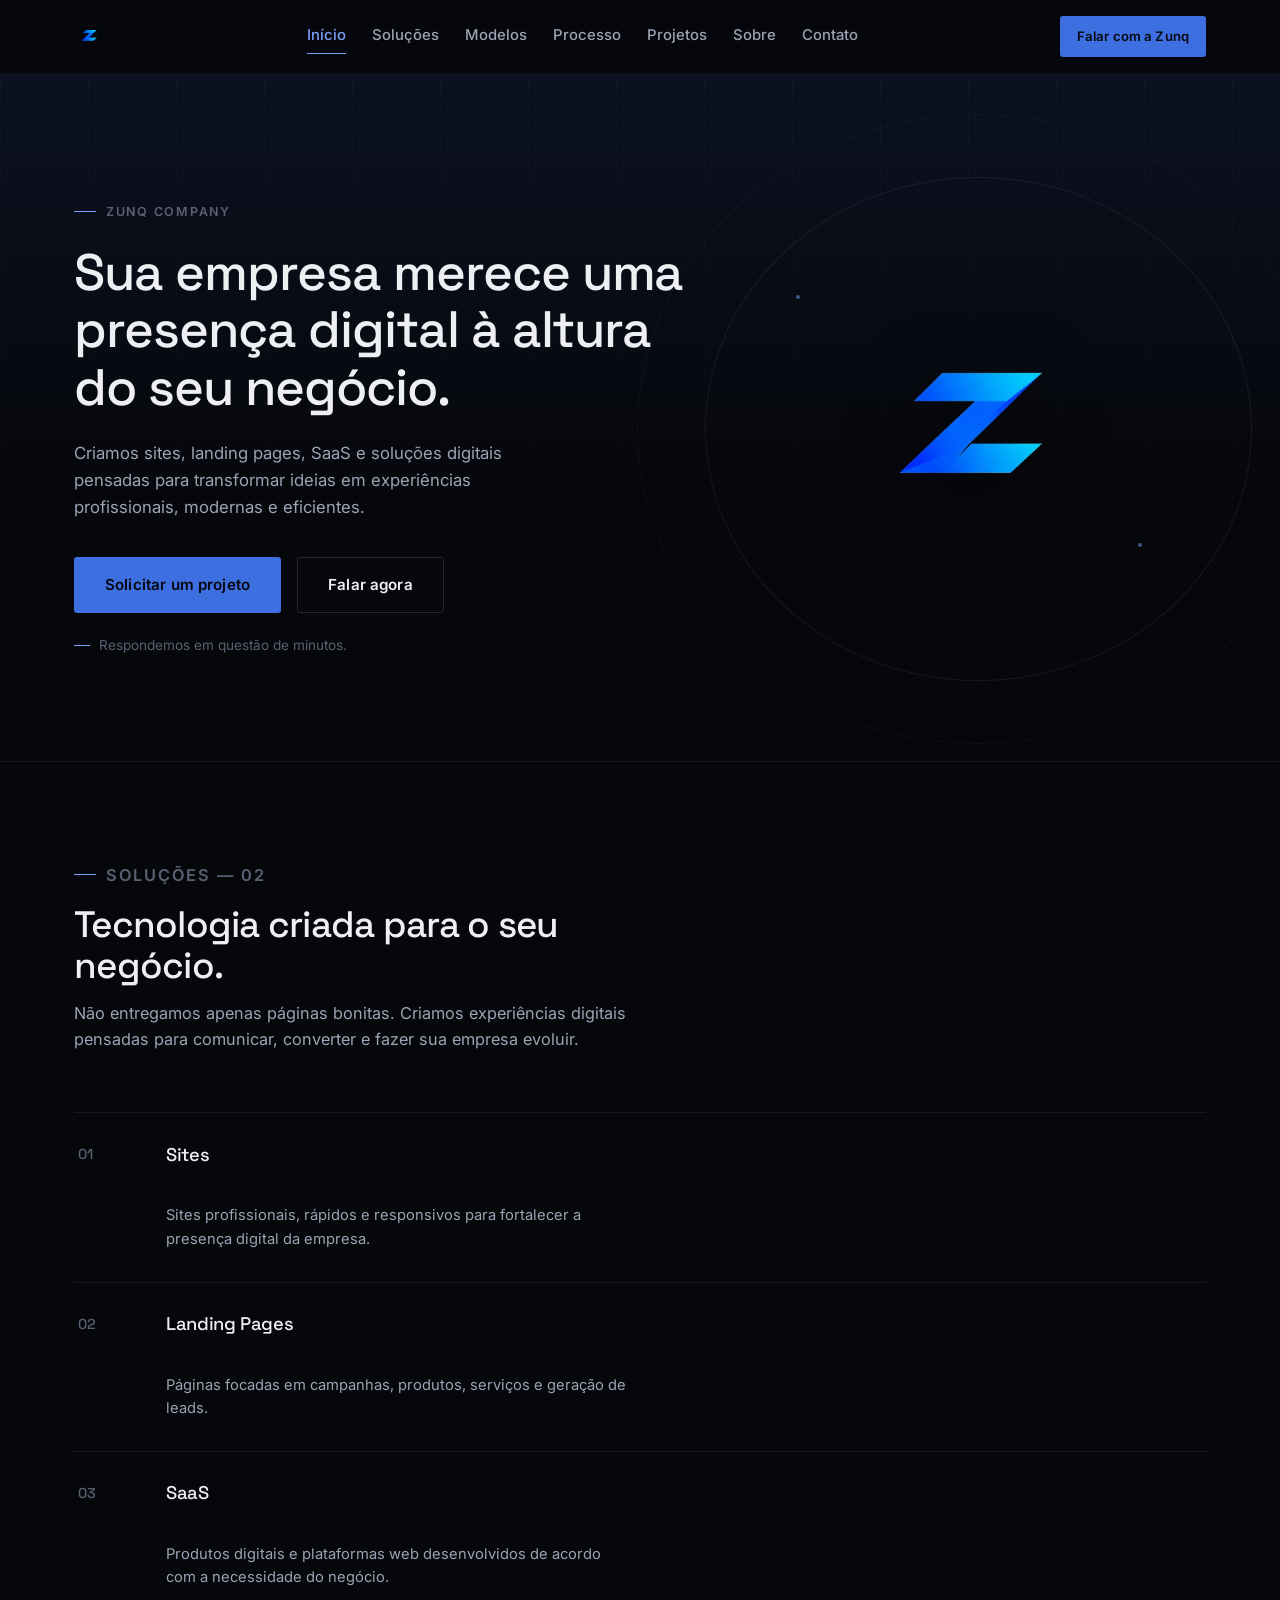
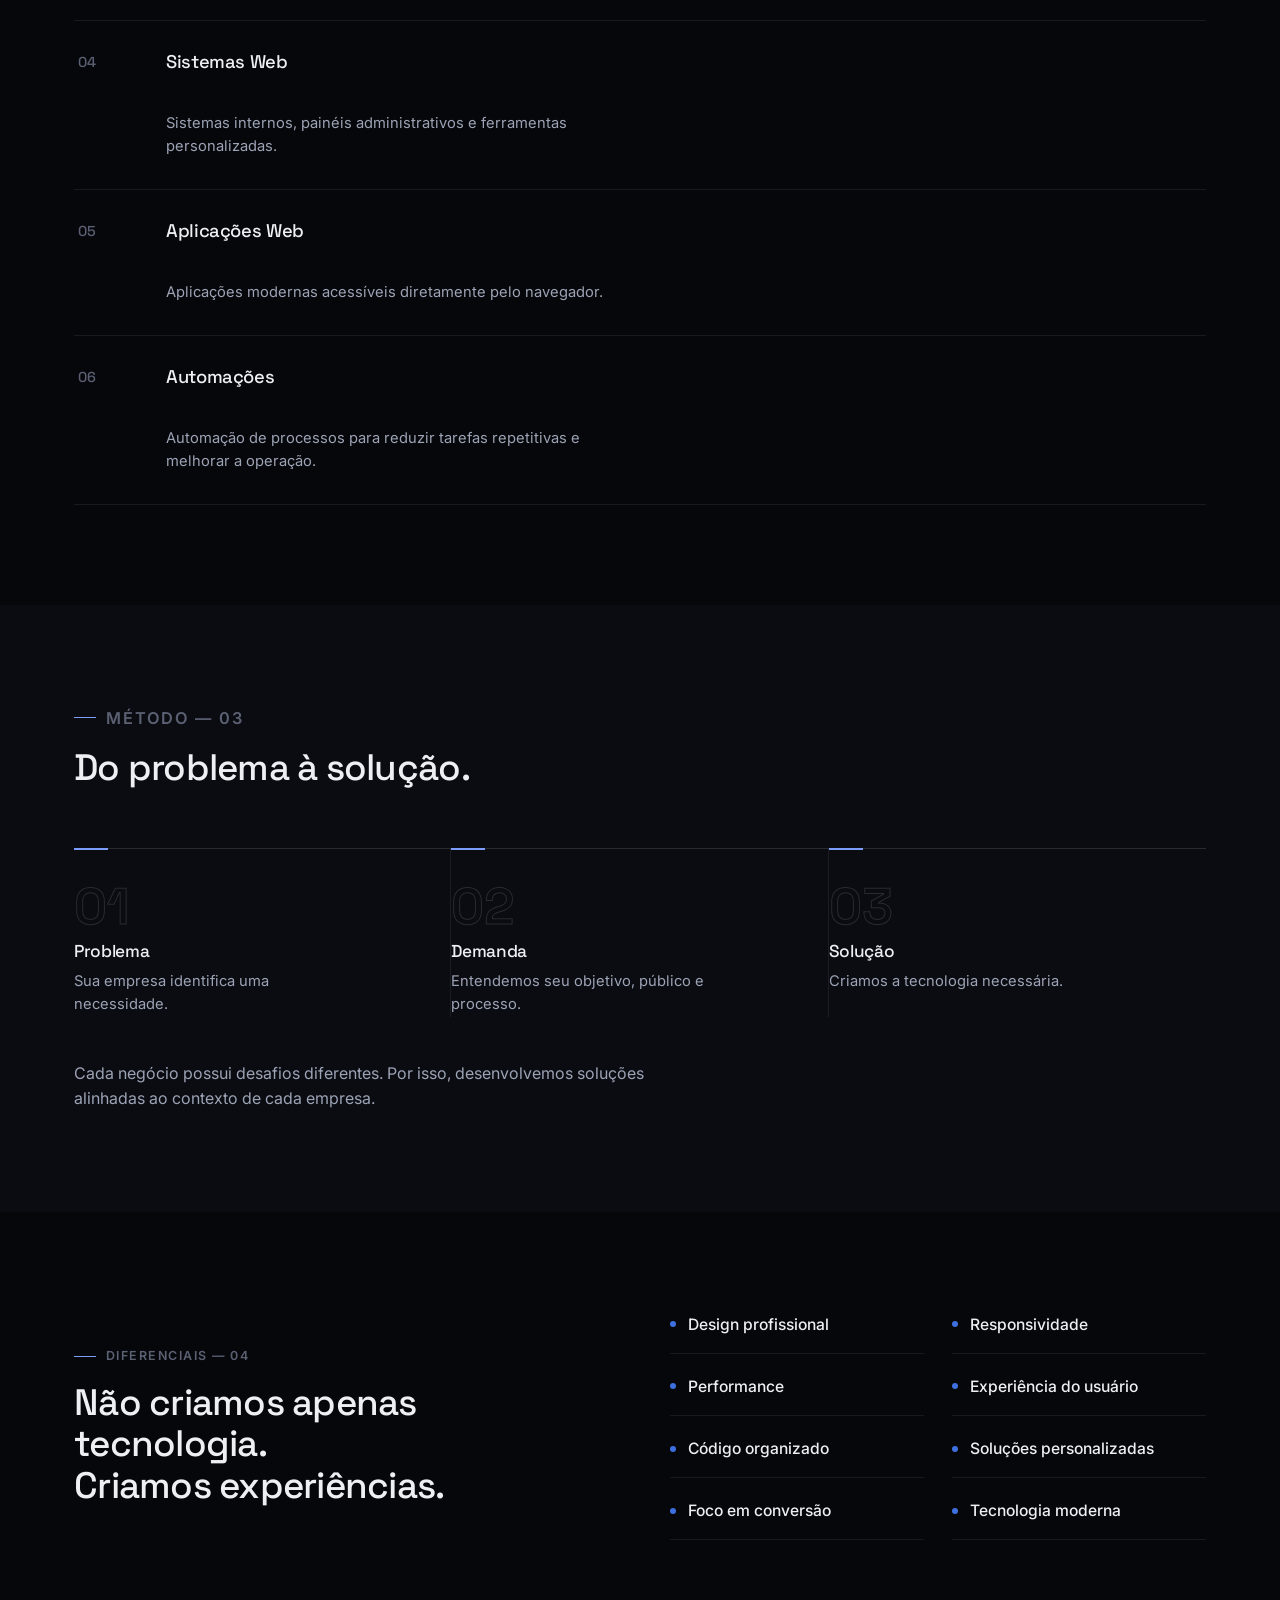
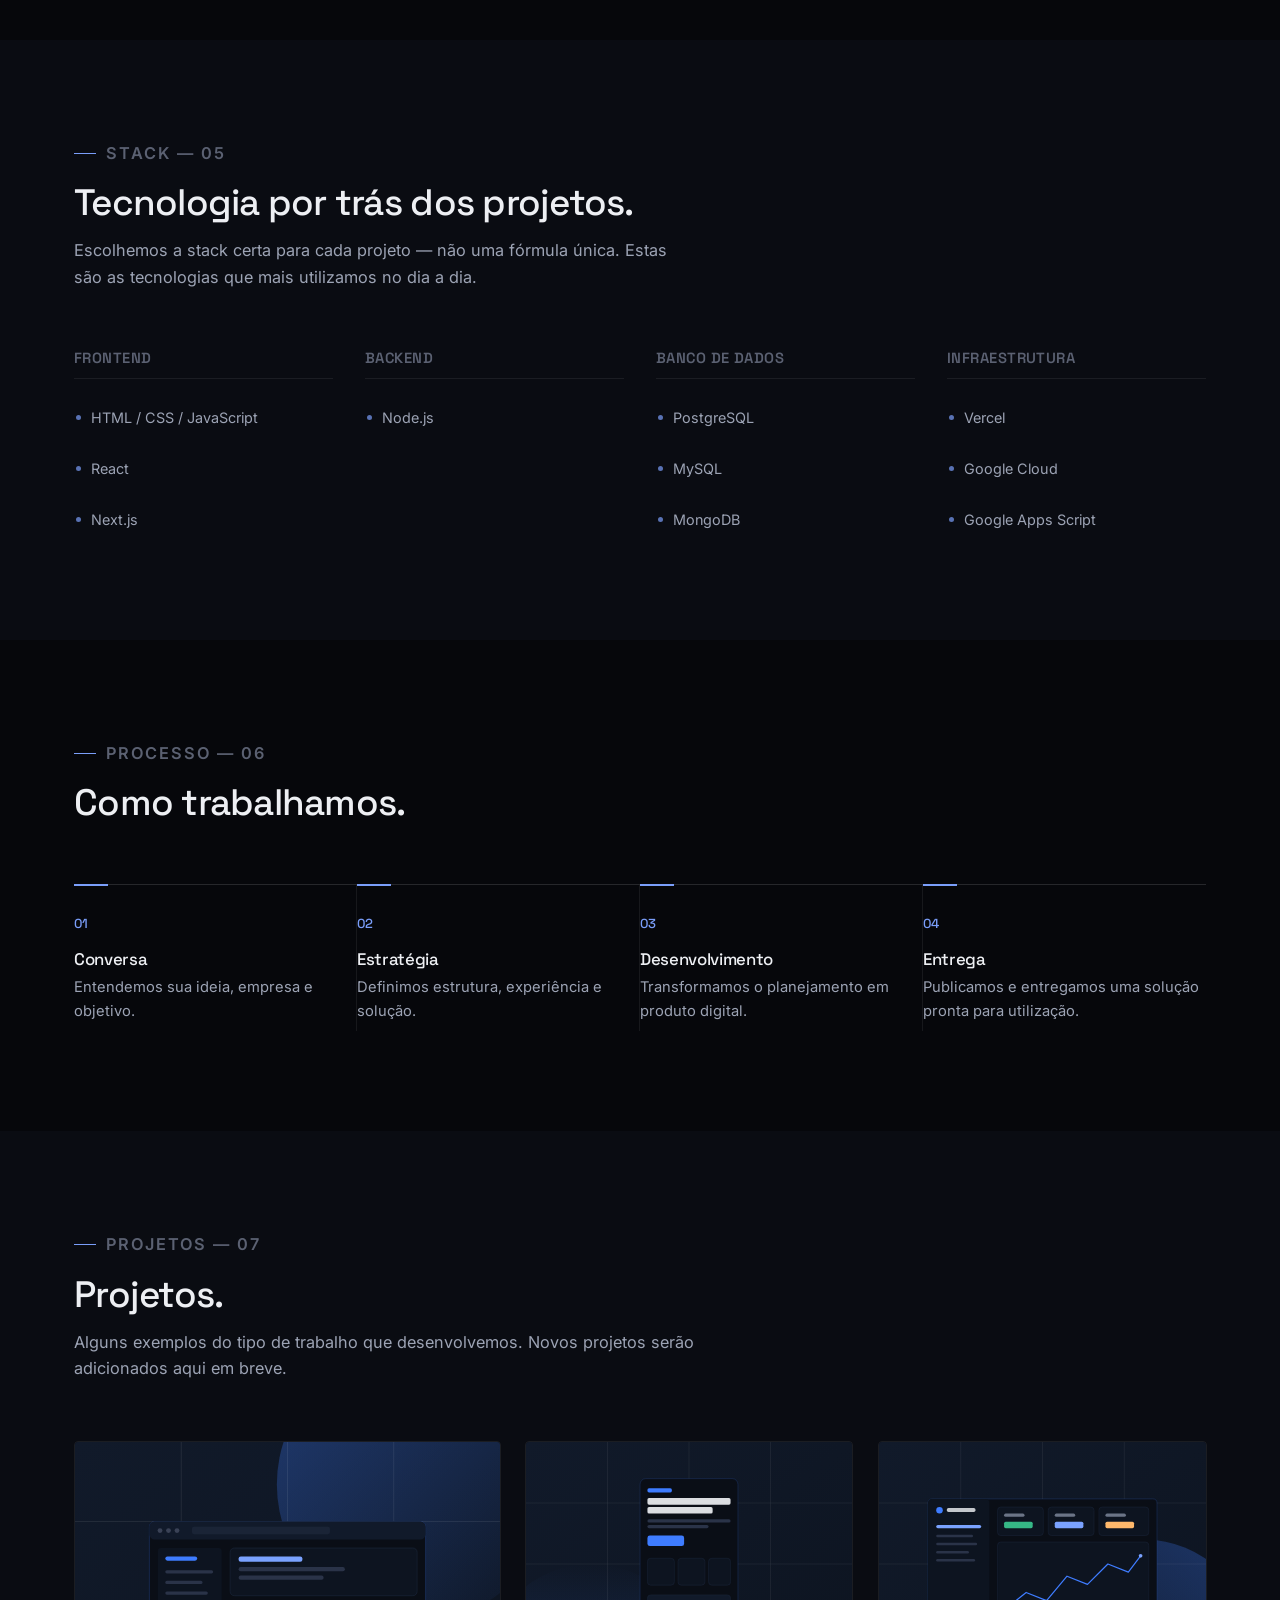
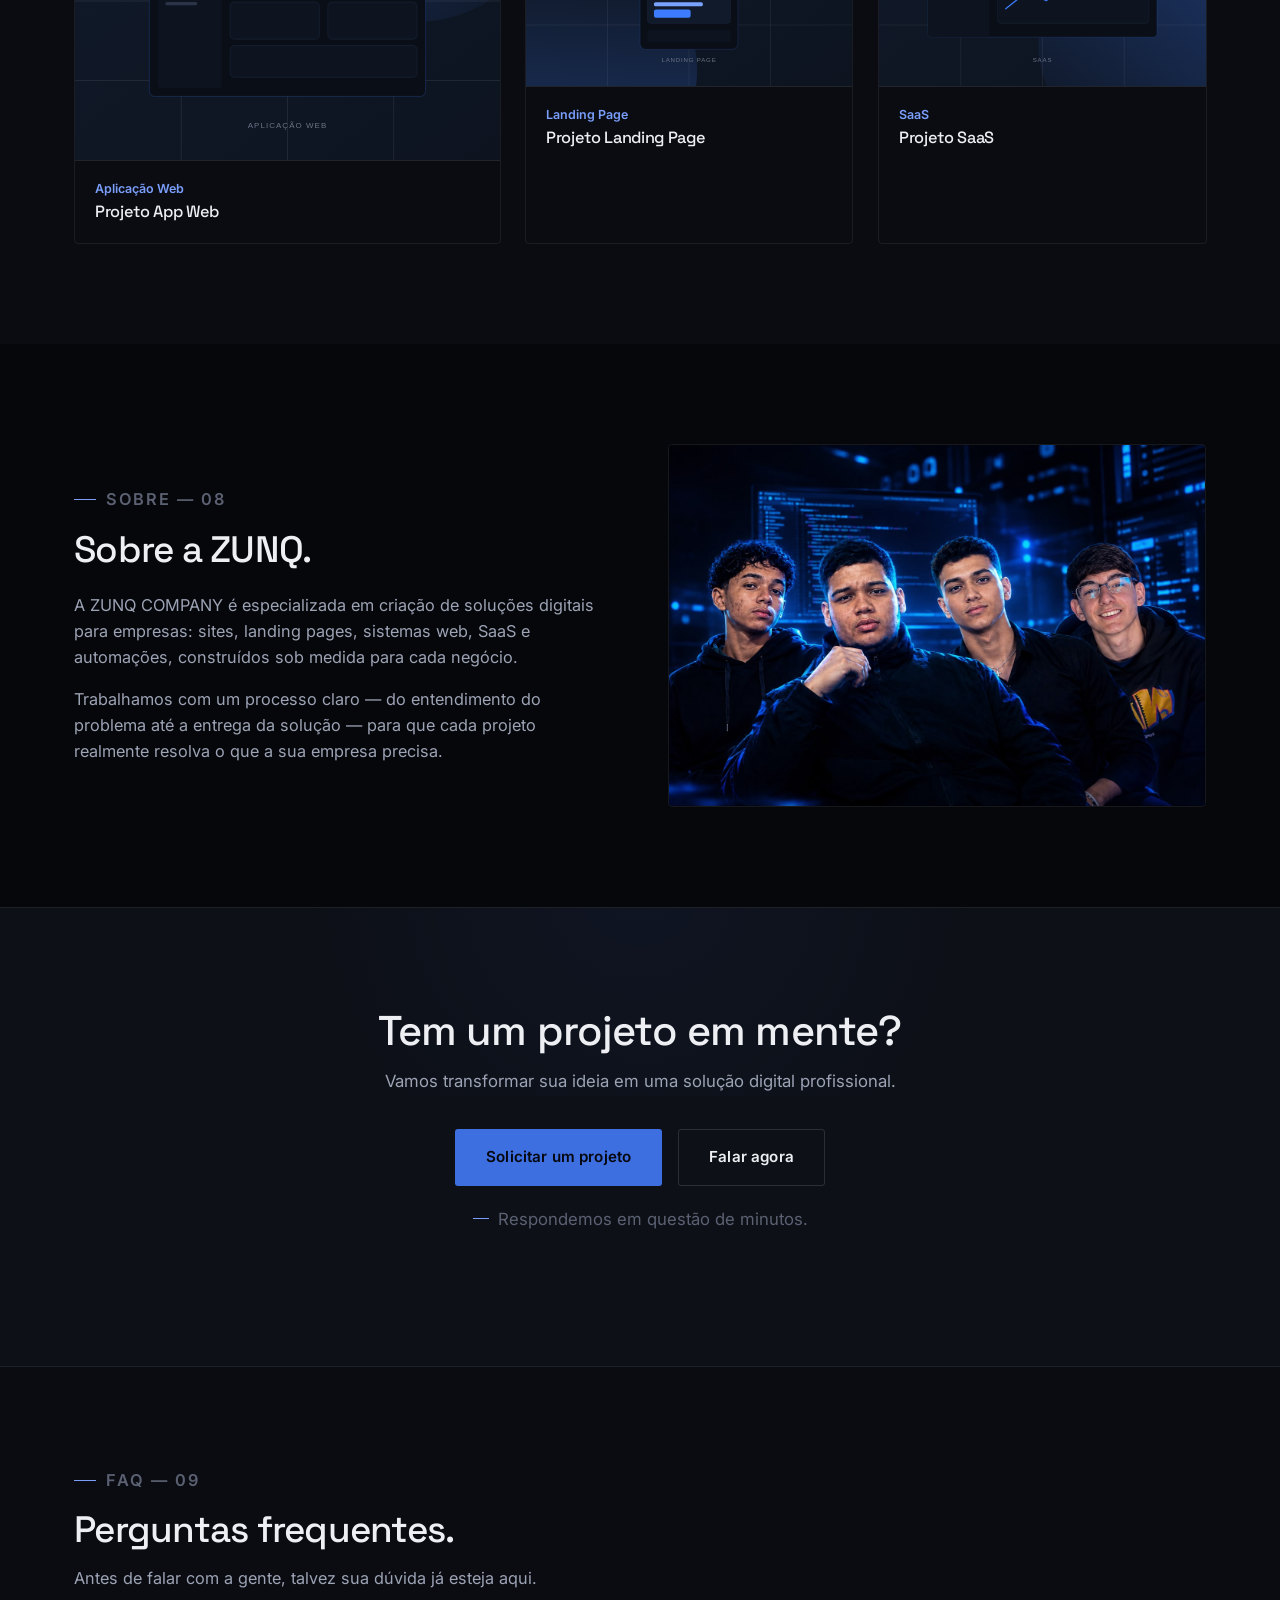
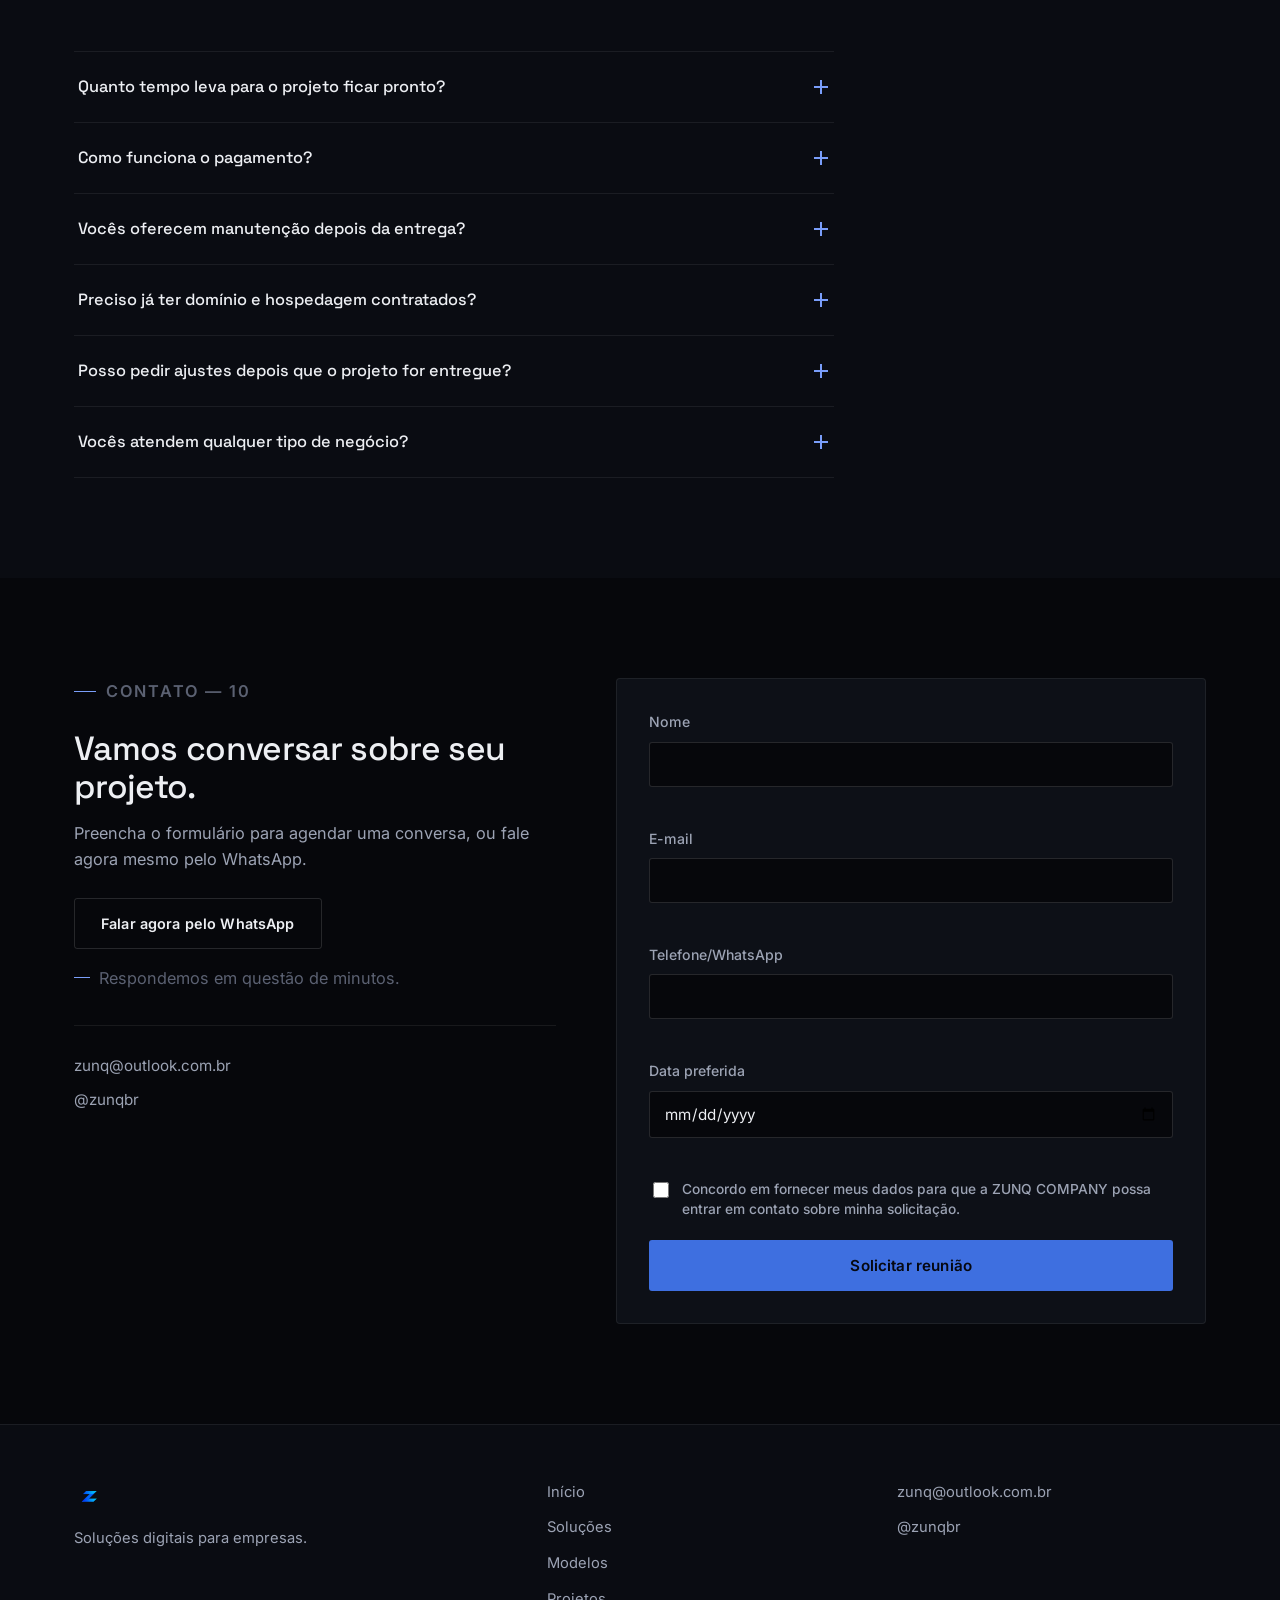
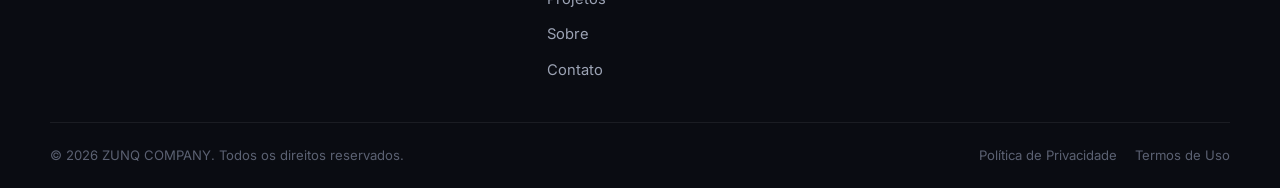
==== commit 8c574fa2: "Update title from 'ZUNQ COMPANY' to 'ZUNQ BRASIL'" ====
--- a/index.html
+++ b/index.html
@@ -3,7 +3,7 @@
 <head>
 <meta charset="UTF-8">
 <meta name="viewport" content="width=device-width, initial-scale=1.0">
-<title>ZUNQ COMPANY — Sites, SaaS e Soluções Digitais</title>
+<title>ZUNQ BRASIL — Sites, SaaS e Soluções Digitais</title>
 <meta name="description" content="A ZUNQ COMPANY cria sites, landing pages, SaaS, sistemas web e soluções digitais profissionais para empresas.">
 
 <meta property="og:title" content="ZUNQ COMPANY — Sites, SaaS e Soluções Digitais">
--- a/style.css
+++ b/style.css
@@ -108,16 +108,6 @@
   z-index:-1;
 }
 .btn--primary:hover::before{ transform: scaleX(1); }
-.btn--primary::after{
-  content:'';
-  position:absolute; top:0; left:-60%;
-  width: 40%; height:100%;
-  background: linear-gradient(120deg, transparent, rgba(255,255,255,0.35), transparent);
-  transform: skewX(-20deg);
-  transition: left .6s var(--ease);
-  pointer-events:none;
-}
-.btn--primary:hover::after{ left: 130%; }
 .btn--primary:hover{ color: var(--blue-soft); }
 
 .btn--ghost{
@@ -250,81 +240,6 @@
   background: linear-gradient(180deg, rgba(62,111,224,0.10), transparent);
   pointer-events:none;
 }
-.hero__glow::before,
-.hero__glow::after{
-  content:'';
-  position:absolute;
-  width: 480px; height: 480px;
-  border-radius:50%;
-  filter: blur(90px);
-  opacity:0.35;
-  animation: glow-drift 16s ease-in-out infinite;
-}
-.hero__glow::before{
-  top:-220px; left:-120px;
-  background: radial-gradient(circle, var(--blue) 0%, transparent 70%);
-}
-.hero__glow::after{
-  top:-260px; right:-160px;
-  background: radial-gradient(circle, var(--blue-soft) 0%, transparent 70%);
-  animation-delay: -8s;
-  animation-direction: reverse;
-}
-@keyframes glow-drift{
-  0%,100%{ transform: translate(0,0) scale(1); }
-  50%{ transform: translate(40px,60px) scale(1.15); }
-}
-
-/* ---------- Stats strip ---------- */
-.stats-strip{
-  position:relative;
-  border-bottom: 1px solid var(--border);
-  background: var(--bg-alt);
-  overflow:hidden;
-}
-.stats-strip::before{
-  content:'';
-  position:absolute;
-  top:50%; left:50%;
-  width: 700px; height: 260px;
-  transform: translate(-50%,-50%);
-  background: radial-gradient(ellipse, rgba(62,111,224,0.16), transparent 70%);
-  filter: blur(30px);
-  animation: stats-glow 7s ease-in-out infinite;
-  pointer-events:none;
-}
-@keyframes stats-glow{
-  0%,100%{ opacity:0.5; transform: translate(-50%,-50%) scale(1); }
-  50%{ opacity:0.9; transform: translate(-50%,-50%) scale(1.15); }
-}
-.stat{ position:relative; }
-.stats-strip__inner{
-  display:grid;
-  grid-template-columns: repeat(4, 1fr);
-  gap: 32px;
-  padding: 48px 24px;
-}
-.stat{ text-align:center; }
-.stat__num{
-  display:block;
-  font-family:'Space Grotesk', sans-serif;
-  font-size: clamp(1.9rem, 3.2vw, 2.6rem);
-  font-weight:600;
-  color: var(--text);
-  letter-spacing: -0.02em;
-  background: linear-gradient(120deg, var(--text) 40%, var(--blue-soft));
-  -webkit-background-clip: text;
-  background-clip: text;
-  -webkit-text-fill-color: transparent;
-}
-.stat__label{
-  margin-top:6px;
-  font-size:0.85rem;
-  color: var(--text-dim);
-}
-@media (max-width: 720px){
-  .stats-strip__inner{ grid-template-columns: repeat(2, 1fr); }
-}
 .hero__inner{
   position:relative;
   display:grid;
@@ -362,23 +277,9 @@
 }
 .hero__note--center{ justify-content:center; margin-top:20px; }
 .dot{
-  position:relative;
-  width:7px; height:7px;
-  border-radius:50%;
+  width:16px; height:1px;
   background: var(--blue-soft);
   flex-shrink:0;
-}
-.dot::after{
-  content:'';
-  position:absolute; inset:-4px;
-  border-radius:50%;
-  border: 1px solid var(--blue-soft);
-  opacity:0.6;
-  animation: dot-ping 1.8s ease-out infinite;
-}
-@keyframes dot-ping{
-  0%{ transform: scale(0.6); opacity:0.7; }
-  100%{ transform: scale(1.9); opacity:0; }
 }
 
 .hero__visual{ position:relative; }
@@ -437,13 +338,7 @@
 .section__label::before{
   content:'';
   width: 22px; height:1px;
-  background: linear-gradient(90deg, var(--blue-soft), transparent);
-  background-size: 200% 100%;
-  animation: label-shimmer 3.2s ease-in-out infinite;
-}
-@keyframes label-shimmer{
-  0%,100%{ background-position: 0% 0; }
-  50%{ background-position: 100% 0; }
+  background: var(--blue-soft);
 }
 
 .section__head{
@@ -509,12 +404,6 @@
 }
 .solution-row:hover .solution-row__icon{
   opacity:1; transform:none; color: var(--blue-soft);
-  filter: drop-shadow(0 0 8px rgba(122,158,255,0.65));
-  animation: icon-pulse 1.6s ease-in-out infinite;
-}
-@keyframes icon-pulse{
-  0%,100%{ filter: drop-shadow(0 0 4px rgba(122,158,255,0.4)); }
-  50%{ filter: drop-shadow(0 0 12px rgba(122,158,255,0.85)); }
 }
 
 
@@ -666,13 +555,7 @@
   margin-bottom: 16px;
   transition: color .3s var(--ease) .15s;
 }
-.timeline__item.is-visible .timeline__num{
-  color: var(--blue-soft);
-  text-shadow: 0 0 16px rgba(122,158,255,0.5);
-}
-.timeline__item::before{
-  background: linear-gradient(90deg, var(--blue), var(--blue-soft));
-}
+.timeline__item.is-visible .timeline__num{ color: var(--blue-soft); }
 .timeline__item h3{ font-size: 1.05rem; font-weight:500; margin-bottom:8px; }
 .timeline__item p{ font-size: 0.92rem; }
 
@@ -786,6 +669,57 @@
 .cta__inner h2{ font-size: clamp(1.9rem, 3.4vw, 2.6rem); margin-bottom:14px; }
 .cta__inner p{ font-size: 1.05rem; margin-bottom: 34px; }
 .cta__actions{ display:flex; gap:16px; justify-content:center; flex-wrap:wrap; }
+
+/* ---------- FAQ ---------- */
+.faq-list{
+  max-width: 760px;
+  border-top: 1px solid var(--border);
+}
+.faq-item{
+  border-bottom: 1px solid var(--border);
+}
+.faq-item summary{
+  display:flex;
+  align-items:center;
+  justify-content:space-between;
+  gap: 20px;
+  padding: 22px 4px;
+  cursor:pointer;
+  list-style:none;
+  font-family:'Space Grotesk', sans-serif;
+  font-size: 1.02rem;
+  font-weight:500;
+  color: var(--text);
+  transition: color .2s var(--ease);
+}
+.faq-item summary::-webkit-details-marker{ display:none; }
+.faq-item summary:hover{ color: var(--blue-soft); }
+
+.faq-item__icon{
+  position:relative;
+  flex-shrink:0;
+  width:18px; height:18px;
+}
+.faq-item__icon::before,
+.faq-item__icon::after{
+  content:'';
+  position:absolute;
+  top:50%; left:50%;
+  background: var(--blue-soft);
+  transform: translate(-50%,-50%);
+  transition: transform .3s var(--ease);
+}
+.faq-item__icon::before{ width:14px; height:2px; }
+.faq-item__icon::after{ width:2px; height:14px; }
+.faq-item[open] .faq-item__icon::after{ transform: translate(-50%,-50%) rotate(90deg) scale(0); }
+
+.faq-item p{
+  padding: 0 4px 24px;
+  max-width: 640px;
+  color: var(--text-dim);
+  font-size: 0.95rem;
+  line-height:1.7;
+}
 
 /* ---------- Contact ---------- */
 .contact{
@@ -874,110 +808,6 @@
   color: #F26D6D;
 }
 
-/* ---------- Trust badges (form) ---------- */
-.trust-badges{
-  display:grid;
-  grid-template-columns: 1fr 1fr;
-  gap: 10px;
-  margin-top: 22px;
-  padding-top: 20px;
-  border-top: 1px solid var(--border);
-}
-.trust-badge{
-  display:flex;
-  align-items:center;
-  gap:8px;
-  font-size: 0.78rem;
-  color: var(--text-dim);
-  padding: 9px 10px;
-  border: 1px solid var(--border);
-  border-radius: var(--radius-sm);
-  background: var(--surface);
-  transition: border-color .25s var(--ease), transform .25s var(--ease), color .25s var(--ease);
-}
-.trust-badge:hover{
-  border-color: rgba(62,111,224,0.35);
-  color: var(--text);
-  transform: translateY(-2px);
-}
-.trust-badge svg{
-  width:16px; height:16px;
-  flex-shrink:0;
-  color: var(--blue-soft);
-}
-@media (max-width: 520px){
-  .trust-badges{ grid-template-columns: 1fr; }
-}
-
-/* ---------- Seletor de idioma ---------- */
-.lang-switch{ position:relative; }
-.lang-switch__btn{
-  display:flex; align-items:center; gap:6px;
-  background: var(--surface);
-  border: 1px solid var(--border);
-  color: var(--text-dim);
-  padding: 8px 12px;
-  border-radius: var(--radius-sm);
-  font-size: 0.8rem;
-  font-weight:600;
-  cursor:pointer;
-  transition: border-color .25s var(--ease), color .25s var(--ease), box-shadow .25s var(--ease);
-}
-.lang-switch__btn svg{ width:15px; height:15px; }
-.lang-switch__btn:hover,
-.lang-switch.is-open .lang-switch__btn{
-  border-color: rgba(62,111,224,0.45);
-  color: var(--text);
-  box-shadow: 0 0 0 3px var(--blue-dim);
-}
-.lang-switch__menu{
-  position:absolute; top: calc(100% + 10px); right:0;
-  list-style:none; margin:0; padding:6px;
-  background: var(--surface-2);
-  border: 1px solid var(--border-strong);
-  border-radius: var(--radius-md);
-  min-width: 160px;
-  box-shadow: 0 18px 40px rgba(0,0,0,0.45);
-  opacity:0; visibility:hidden; transform: translateY(-6px);
-  transition: opacity .22s var(--ease), transform .22s var(--ease), visibility .22s;
-  z-index: 60;
-}
-.lang-switch.is-open .lang-switch__menu{
-  opacity:1; visibility:visible; transform:none;
-}
-.lang-switch__menu li{
-  display:flex; align-items:center; gap:9px;
-  padding: 9px 10px;
-  border-radius: 3px;
-  font-size: 0.85rem;
-  color: var(--text-dim);
-  cursor:pointer;
-  transition: background .2s var(--ease), color .2s var(--ease);
-}
-.lang-switch__menu li:hover{ background: rgba(62,111,224,0.1); color: var(--text); }
-.lang-switch__menu li.is-active{ color: var(--blue-soft); }
-.lang-flag{ font-size: 1rem; }
-
-.lang-switch--mobile{
-  display:flex; gap:8px; margin: 18px 0 6px;
-}
-.lang-switch--mobile button{
-  flex:1;
-  display:flex; align-items:center; justify-content:center; gap:6px;
-  background: var(--surface);
-  border: 1px solid var(--border);
-  color: var(--text-dim);
-  padding: 9px 0;
-  border-radius: var(--radius-sm);
-  font-size: 0.82rem;
-  cursor:pointer;
-  transition: border-color .2s var(--ease), color .2s var(--ease);
-}
-.lang-switch--mobile button.is-active{
-  border-color: rgba(62,111,224,0.5);
-  color: var(--blue-soft);
-}
-
 /* ---------- Footer ---------- */
 .footer{
   background: var(--bg-alt);
@@ -1005,27 +835,6 @@
   flex-wrap:wrap; gap:10px;
 }
 .footer__bottom p{ font-size: 0.82rem; color: var(--text-faint); }
-
-.footer__trust{
-  display:flex;
-  flex-wrap:wrap;
-  gap: 20px;
-  justify-content:center;
-  padding: 18px 0 26px;
-  border-top: 1px solid var(--border);
-}
-.footer__trust-item{
-  display:flex;
-  align-items:center;
-  gap:7px;
-  font-size: 0.78rem;
-  color: var(--text-faint);
-}
-.footer__trust-item svg{
-  width:15px; height:15px;
-  color: var(--blue-soft);
-  opacity: 0.85;
-}
 .footer__legal{ display:flex; gap:18px; }
 .footer__legal a{
   font-size: 0.82rem; color: var(--text-faint);
@@ -1047,16 +856,9 @@
   position:fixed; top:0; left:0;
   height: 2px;
   width: 0%;
-  background: linear-gradient(90deg, var(--blue), var(--blue-soft), var(--blue));
-  background-size: 200% 100%;
-  animation: progress-shimmer 2.4s linear infinite;
-  box-shadow: 0 0 10px rgba(122,158,255,0.6);
+  background: linear-gradient(90deg, var(--blue), var(--blue-soft));
   z-index: 200;
   transition: width .1s linear;
-}
-@keyframes progress-shimmer{
-  0%{ background-position: 0% 0; }
-  100%{ background-position: 200% 0; }
 }
 
 /* ---------- Cursor glow on buttons ---------- */
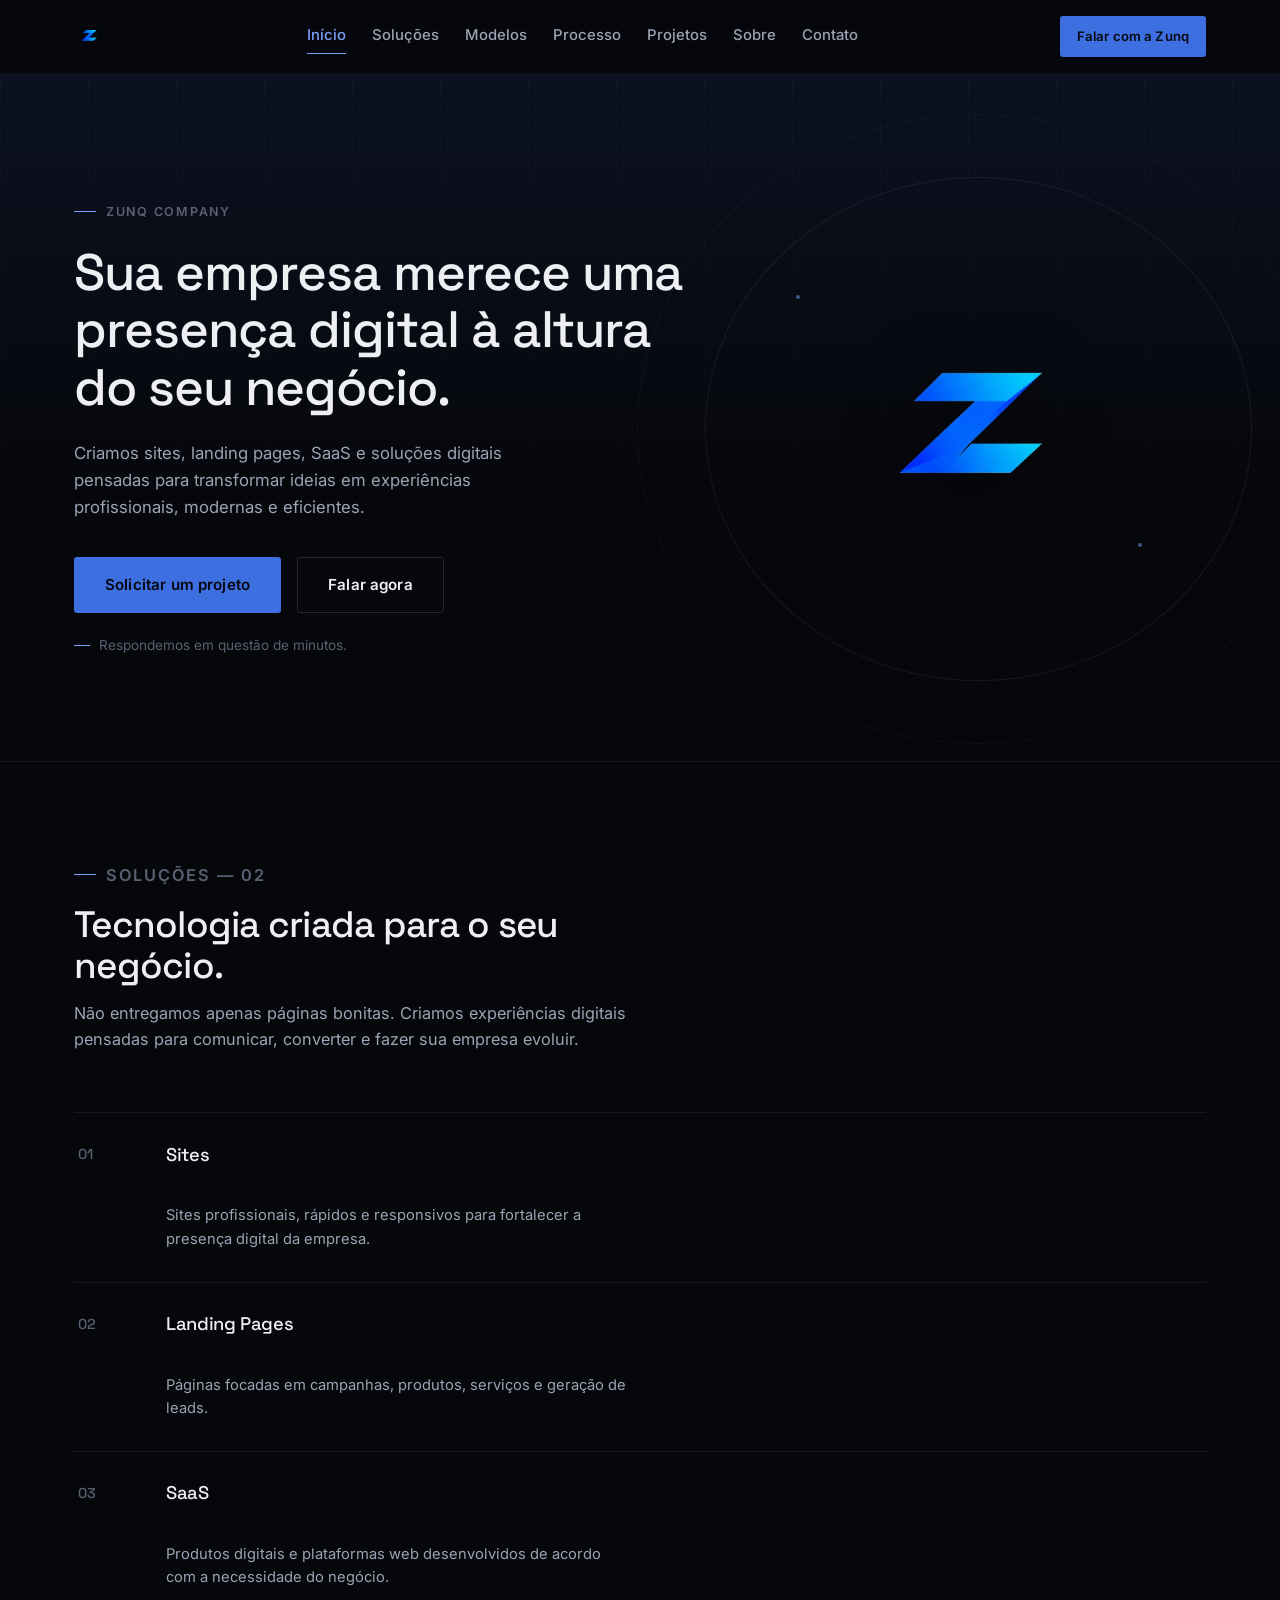
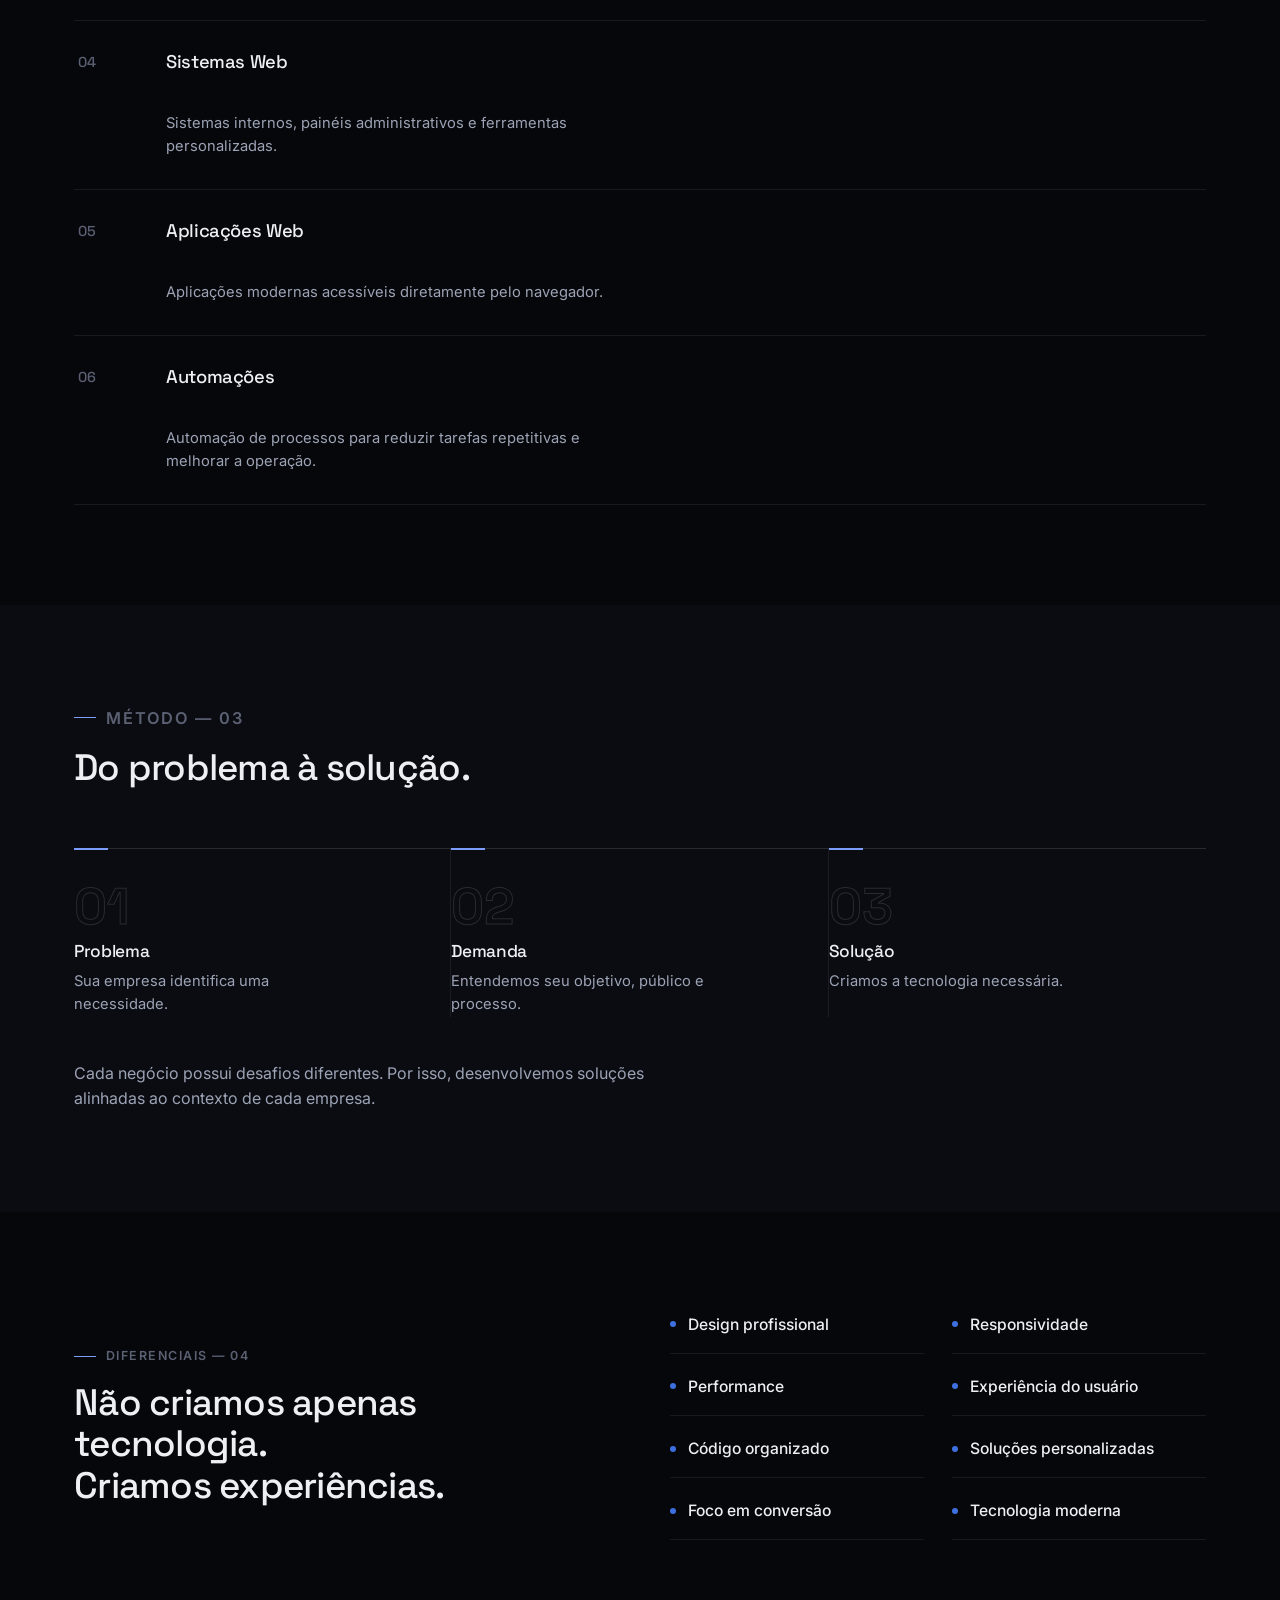
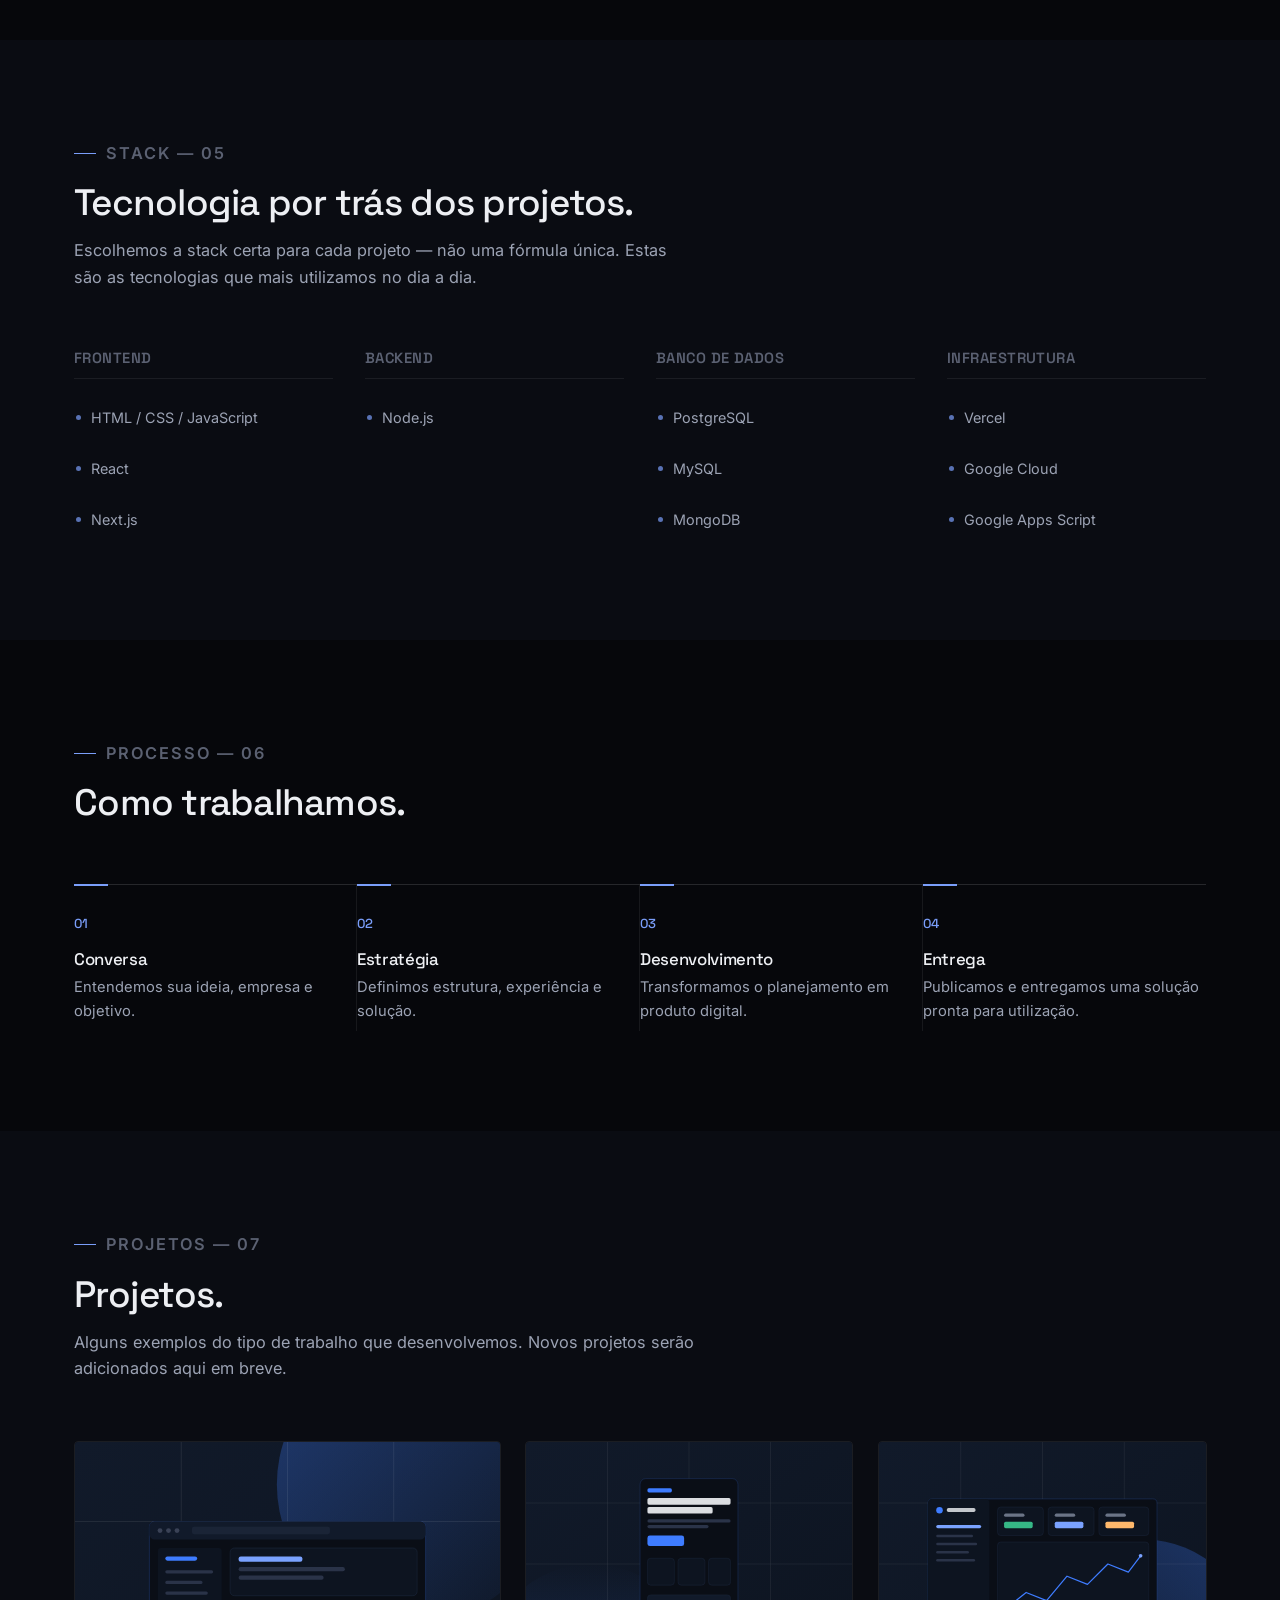
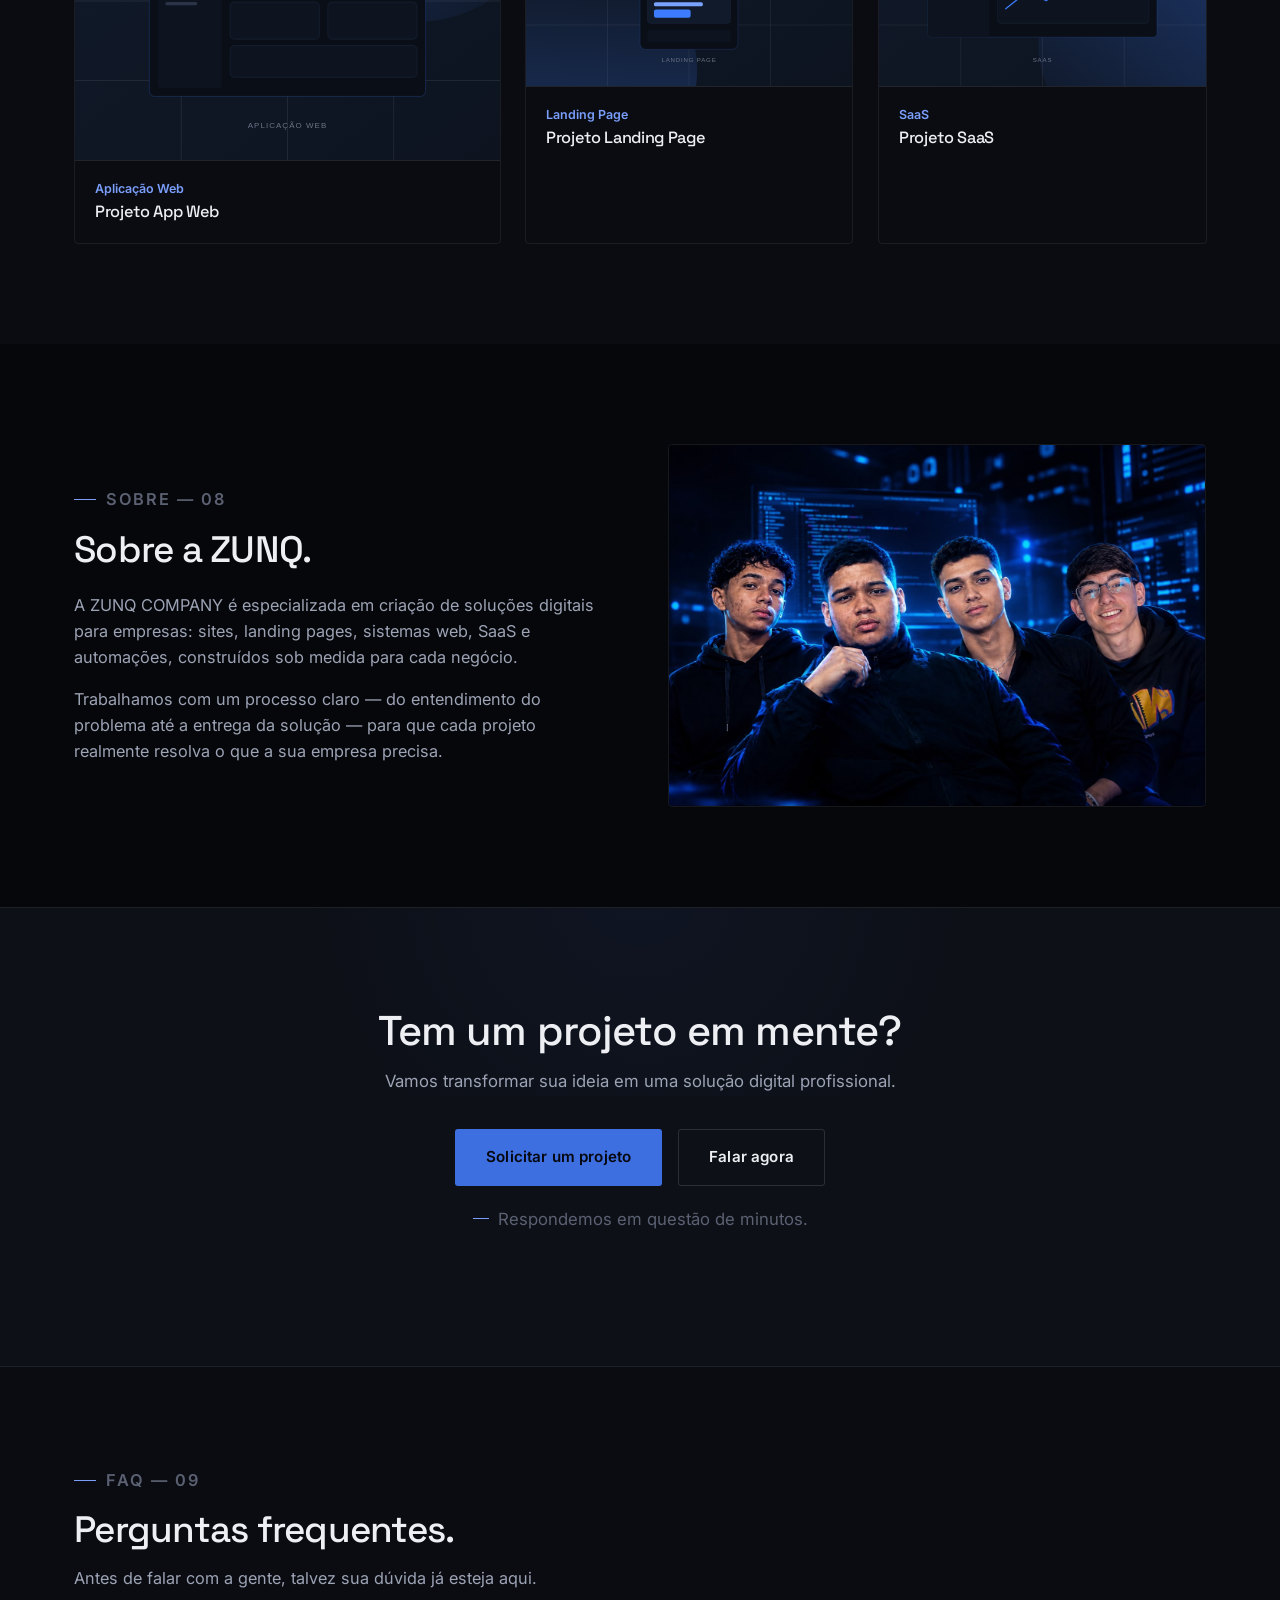
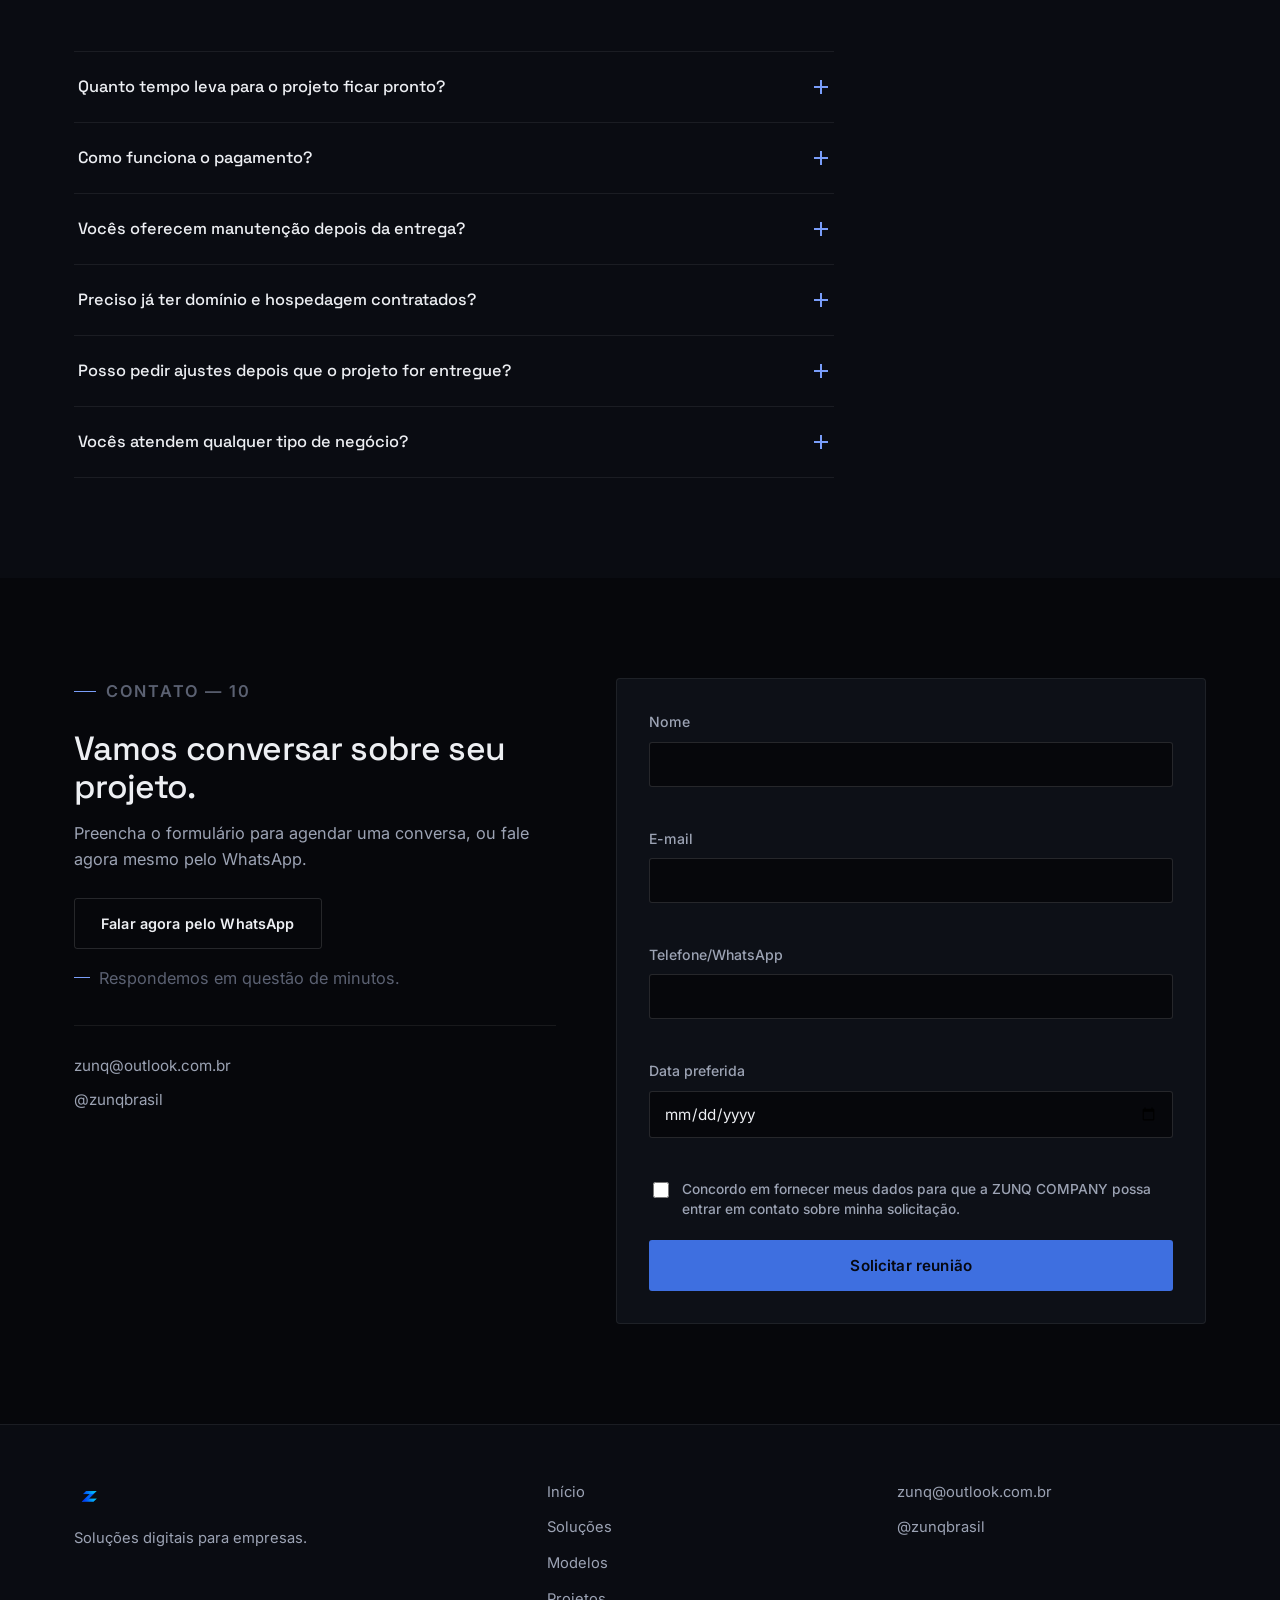
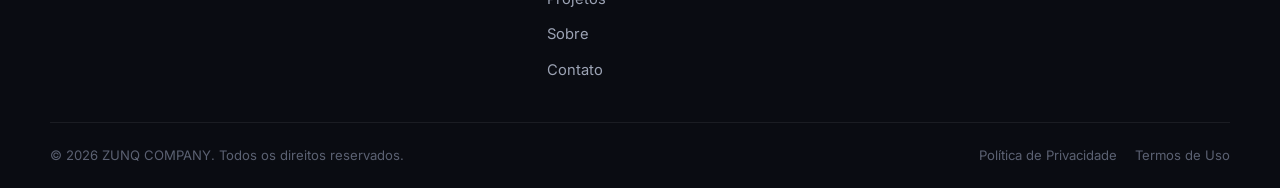
==== commit cb3d6235: "Update Instagram handle to @zunqbrasil" ====
--- a/index.html
+++ b/index.html
@@ -6,7 +6,7 @@
 <title>ZUNQ BRASIL — Sites, SaaS e Soluções Digitais</title>
 <meta name="description" content="A ZUNQ COMPANY cria sites, landing pages, SaaS, sistemas web e soluções digitais profissionais para empresas.">
 
-<meta property="og:title" content="ZUNQ COMPANY — Sites, SaaS e Soluções Digitais">
+<meta property="og:title" content="ZUNQ BRASIL — Sites, SaaS e Soluções Digitais">
 <meta property="og:description" content="Criamos sites, landing pages, SaaS e soluções digitais pensadas para transformar ideias em experiências profissionais, modernas e eficientes.">
 <meta property="og:type" content="website">
 
@@ -452,7 +452,7 @@
 
       <div class="contact__details">
         <a href="mailto:zunq@outlook.com.br">zunq@outlook.com.br</a>
-        <a href="https://instagram.com/zunqbr" target="_blank" rel="noopener">@zunqbr</a>
+        <a href="https://instagram.com/zunqbr" target="_blank" rel="noopener">@zunqbrasil</a>
       </div>
     </div>
 
@@ -520,7 +520,7 @@
 
     <div class="footer__contact">
       <a href="mailto:zunq@outlook.com.br">zunq@outlook.com.br</a>
-      <a href="https://instagram.com/zunqbr" target="_blank" rel="noopener">@zunqbr</a>
+      <a href="https://instagram.com/zunqbr" target="_blank" rel="noopener">@zunqbrasil</a>
     </div>
   </div>
 
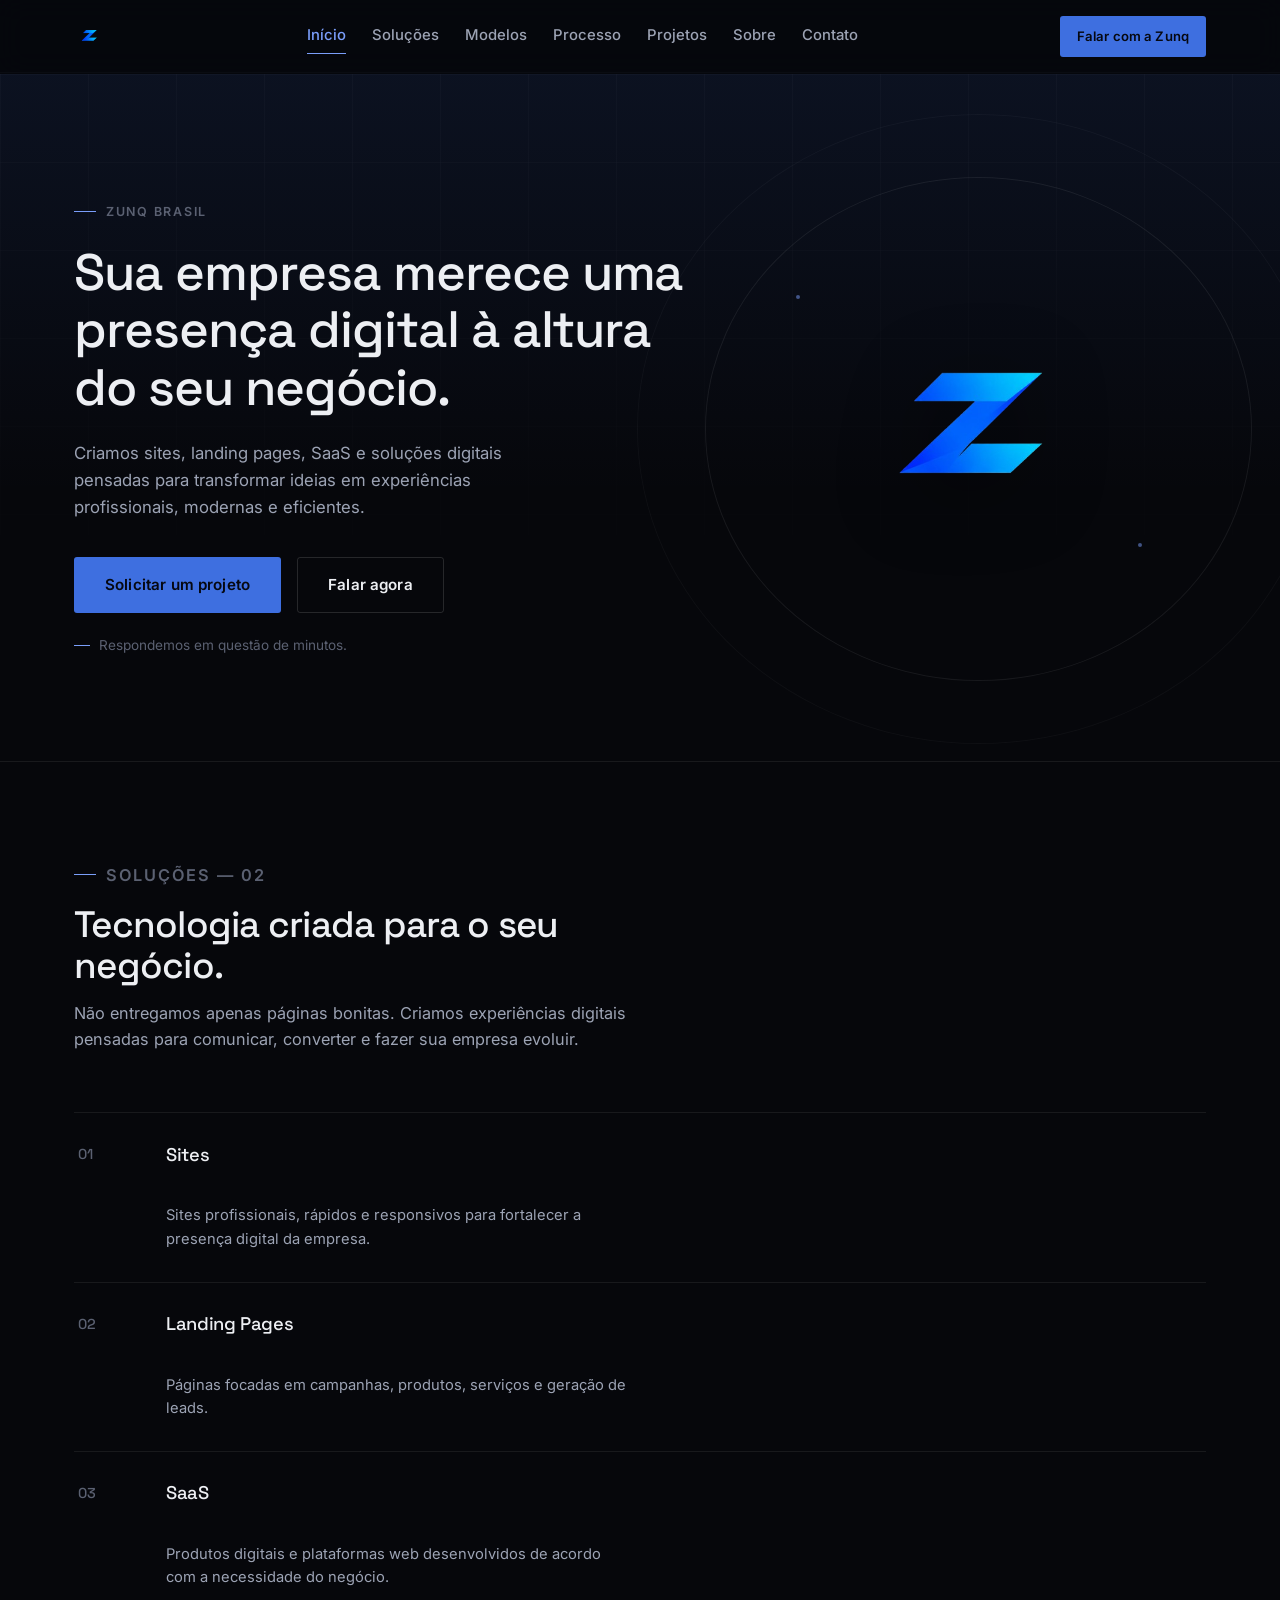
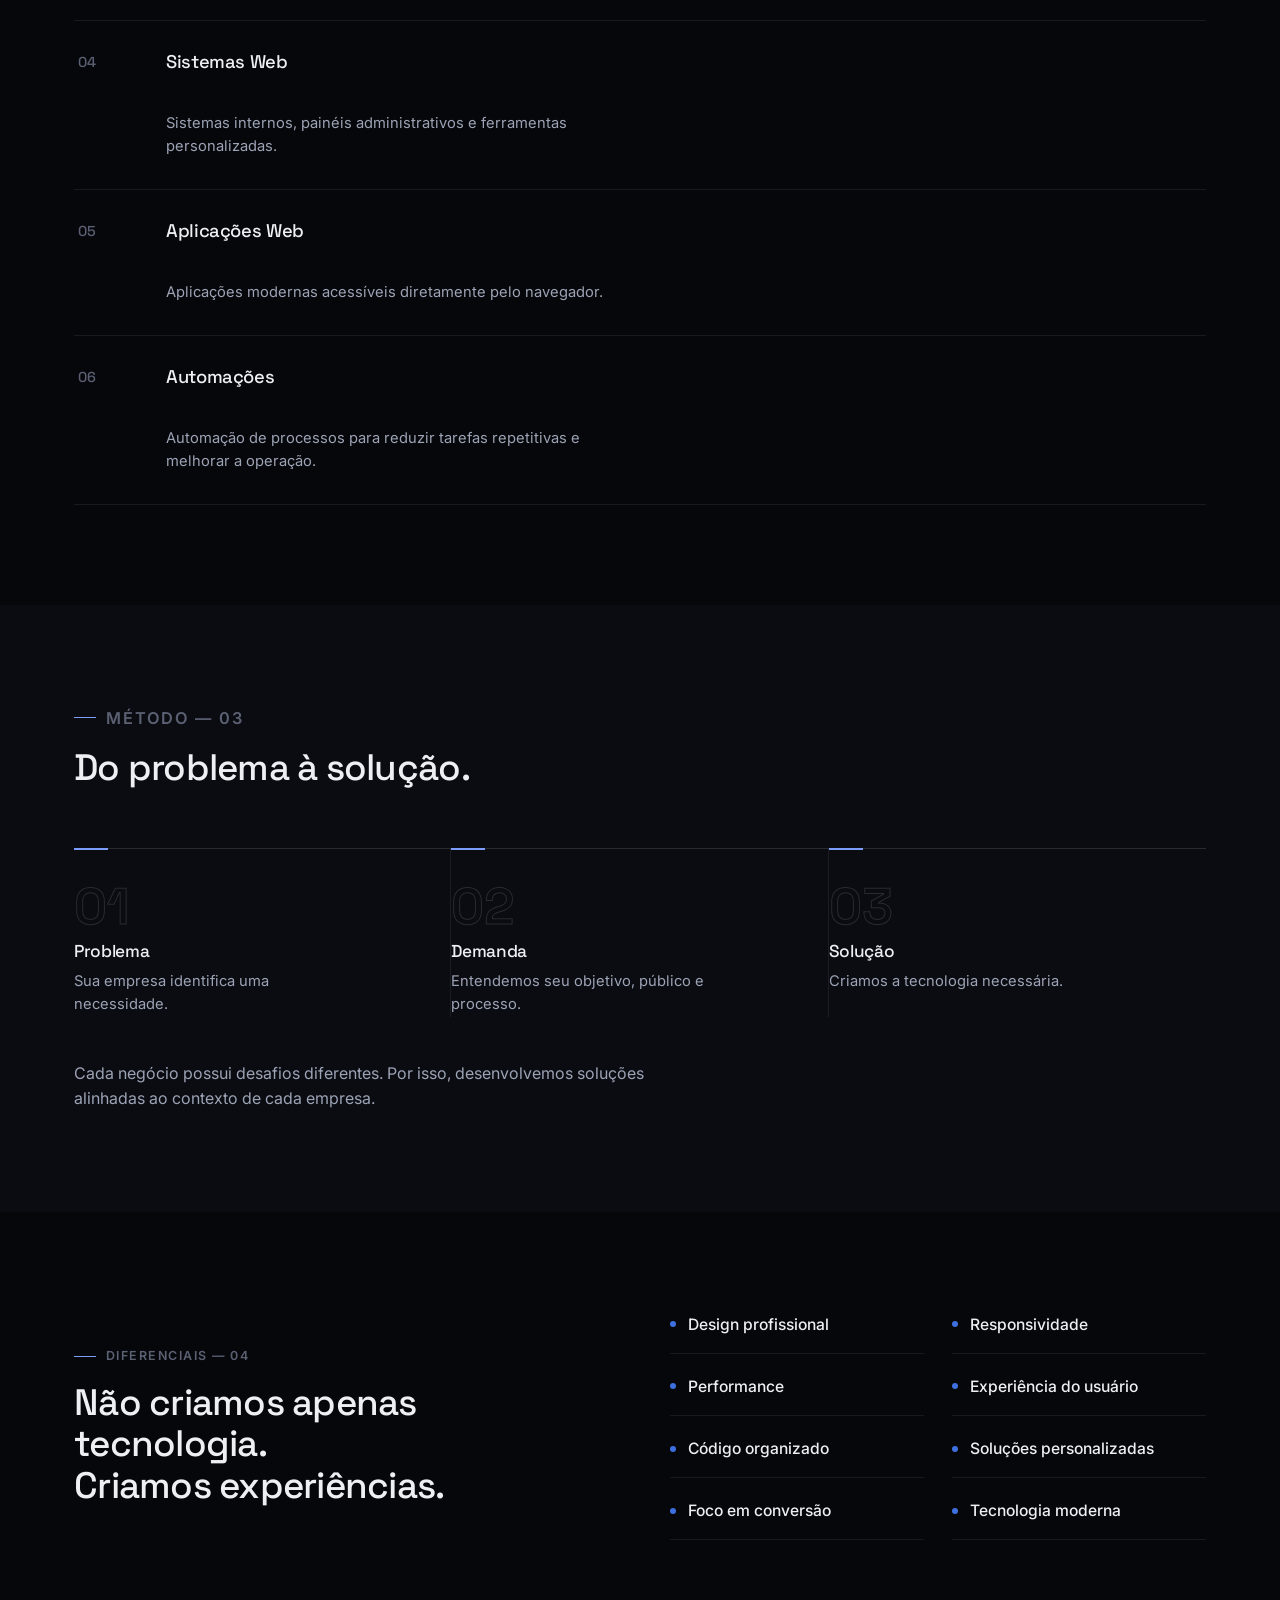
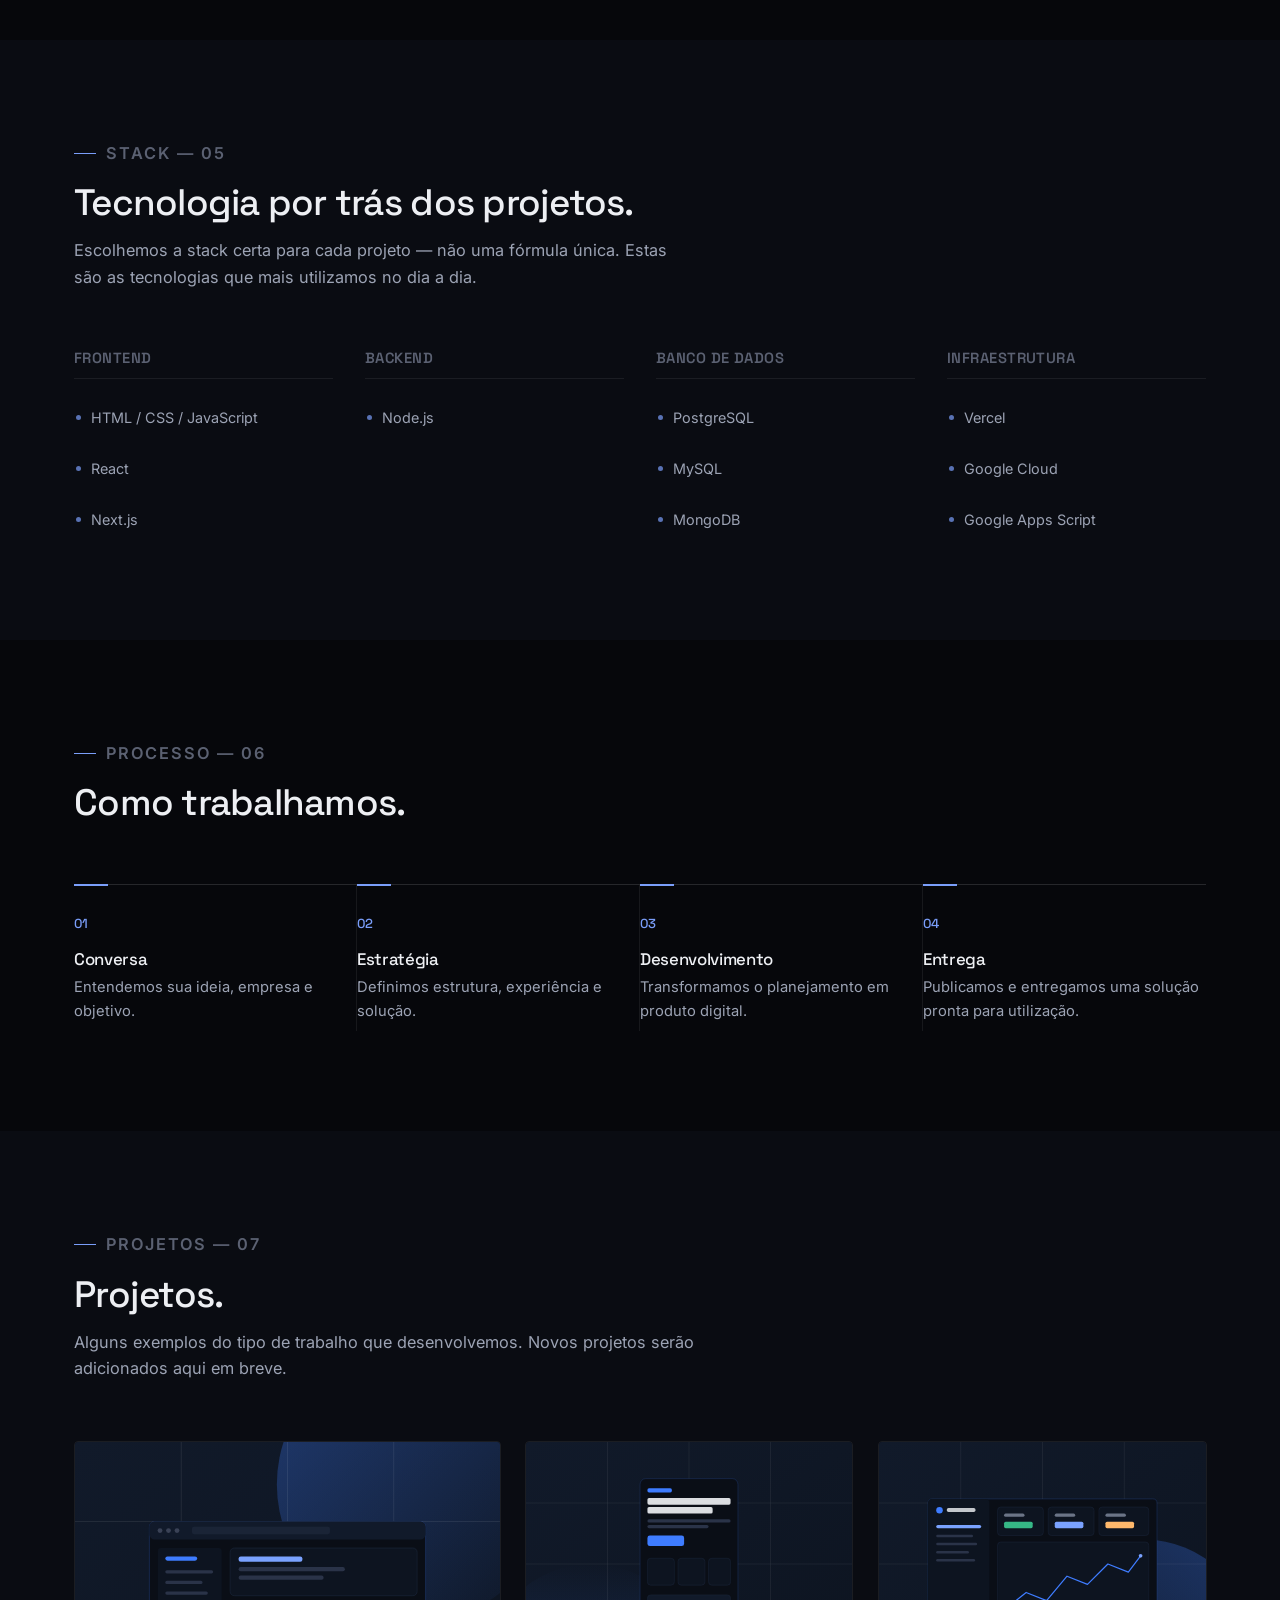
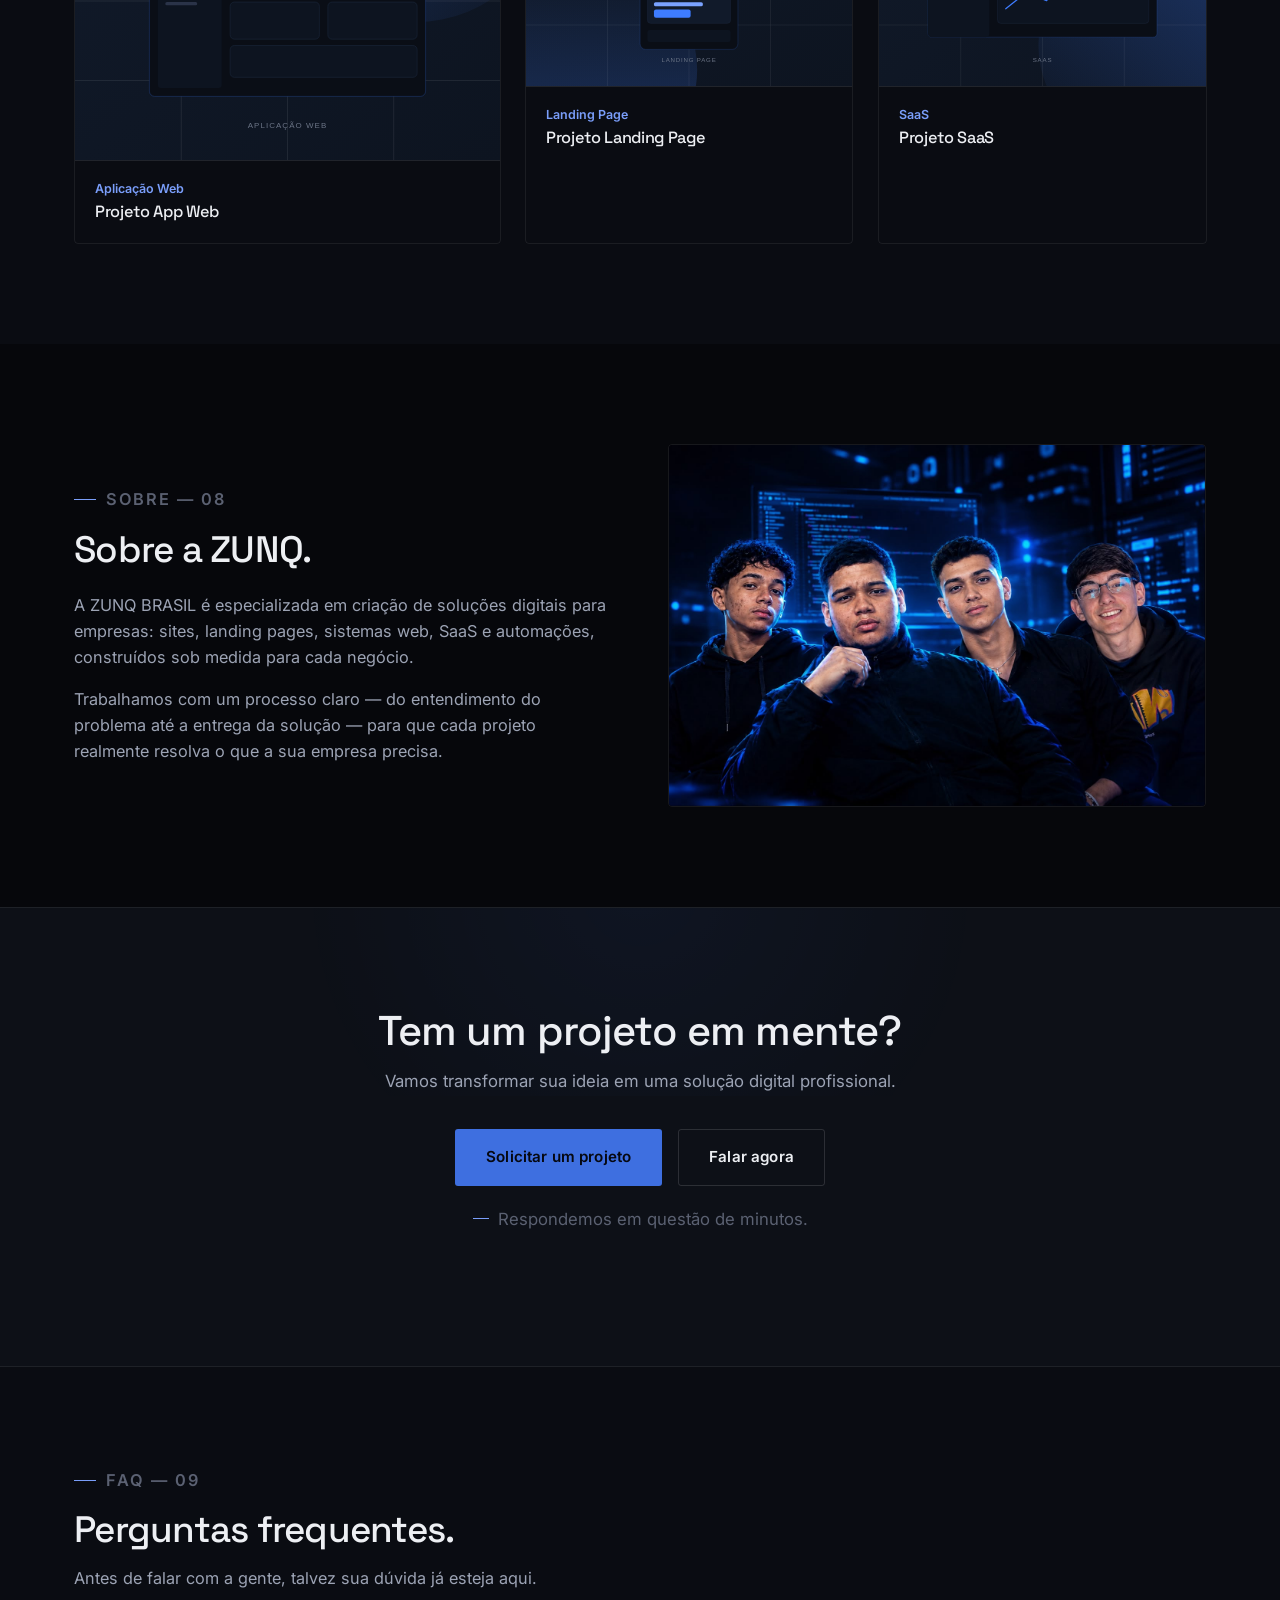
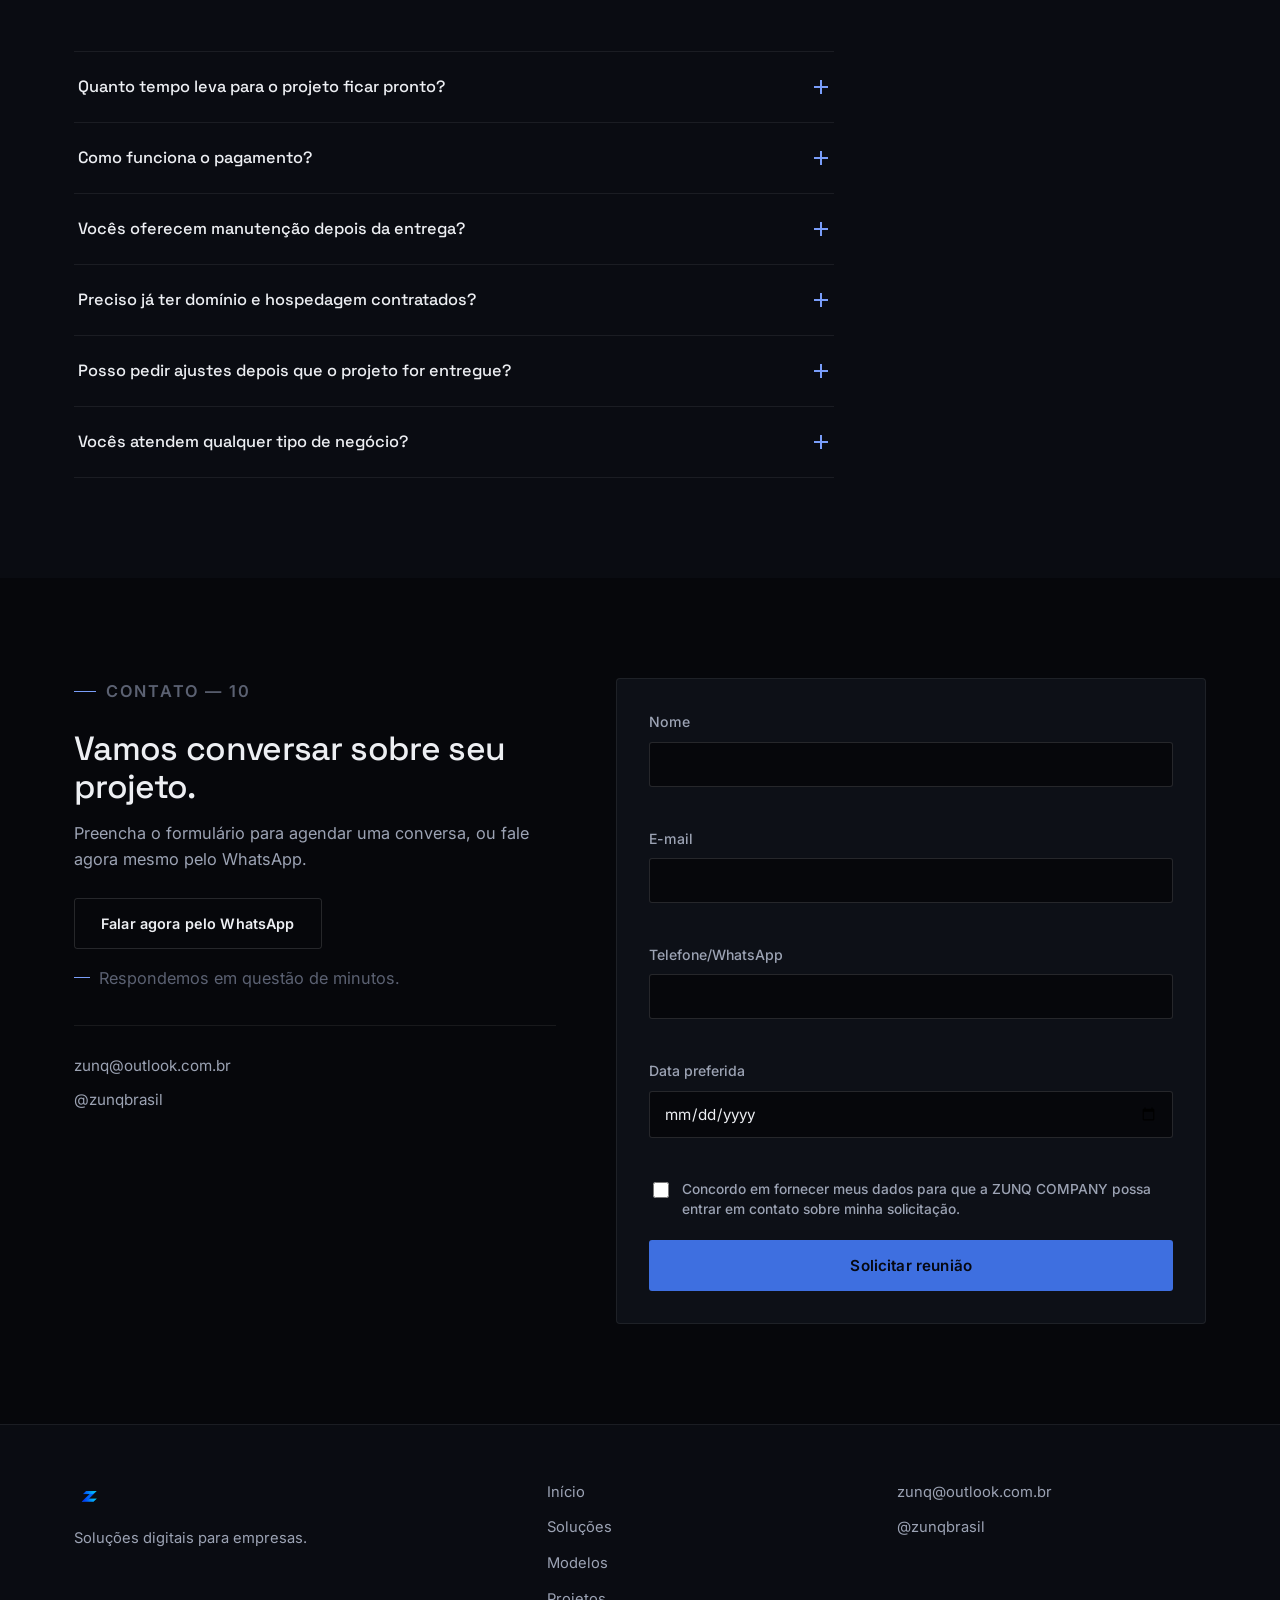
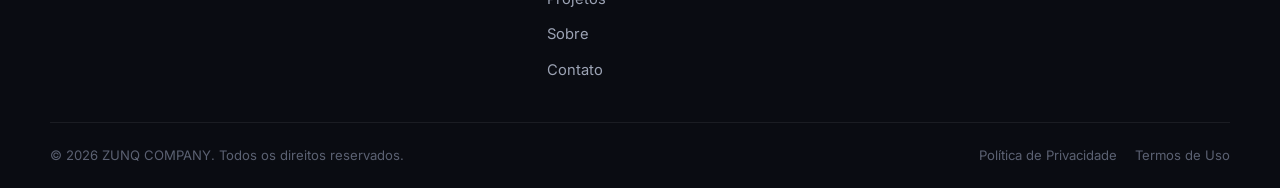
==== commit 2632d35f: "Update company name from 'ZUNQ COMPANY' to 'ZUNQ BRASIL'" ====
--- a/index.html
+++ b/index.html
@@ -94,7 +94,7 @@
 
   <div class="wrap hero__inner">
     <div class="hero__content reveal">
-      <p class="hero__kicker">ZUNQ COMPANY</p>
+      <p class="hero__kicker">ZUNQ BRASIL</p>
       <h1 class="hero__title">Sua empresa merece uma presença digital à altura do seu negócio.</h1>
       <p class="hero__text">Criamos sites, landing pages, SaaS e soluções digitais pensadas para transformar ideias em experiências profissionais, modernas e eficientes.</p>
 
@@ -349,7 +349,7 @@
     <div class="about__text reveal">
       <p class="section__label">Sobre — 08</p>
       <h2>Sobre a ZUNQ.</h2>
-      <p>A ZUNQ COMPANY é especializada em criação de soluções digitais para empresas: sites, landing pages, sistemas web, SaaS e automações, construídos sob medida para cada negócio.</p>
+      <p>A ZUNQ BRASIL é especializada em criação de soluções digitais para empresas: sites, landing pages, sistemas web, SaaS e automações, construídos sob medida para cada negócio.</p>
       <p>Trabalhamos com um processo claro — do entendimento do problema até a entrega da solução — para que cada projeto realmente resolva o que a sua empresa precisa.</p>
     </div>
     <div class="about__media reveal">
